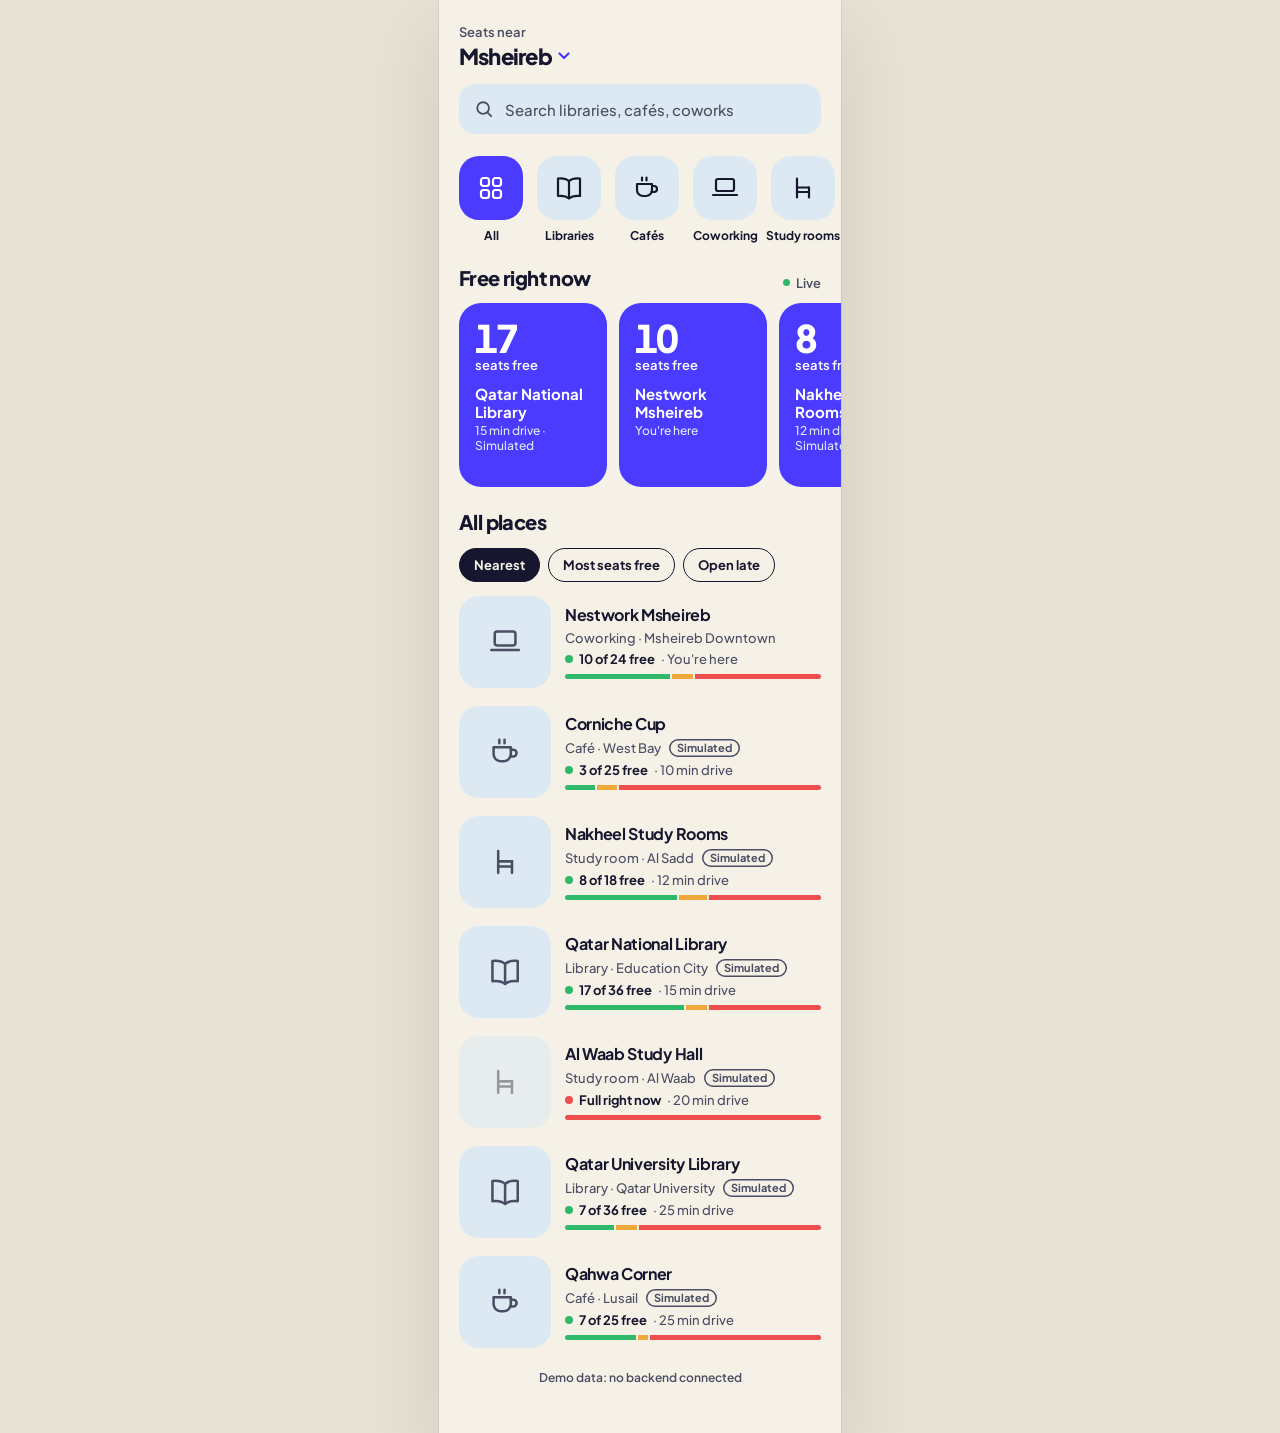
==== web/index.html @ 3b6928c1 "Mobile web app: splash, browse and live floor plan Plain HTML/CSS/JS app in web/ built from screens " ====
<!doctype html>
<html lang="en">
<head>
<meta charset="utf-8">
<meta name="viewport" content="width=device-width, initial-scale=1, viewport-fit=cover">
<meta name="theme-color" content="#F6F1E7">
<meta name="color-scheme" content="light">
<meta name="mobile-web-app-capable" content="yes">
<meta name="apple-mobile-web-app-capable" content="yes">
<meta name="apple-mobile-web-app-title" content="Birdie">
<meta name="description" content="Live study seats in Doha, verified by camera. See what's free before you drive there.">
<title>Birdie</title>
<link rel="icon" type="image/svg+xml" href="data:image/svg+xml,%3Csvg xmlns='http://www.w3.org/2000/svg' viewBox='0 0 100 100'%3E%3Crect width='100' height='100' rx='24' fill='%234B3BFF'/%3E%3Cpath d='M22 84 C20 52 34 24 60 22 C75 21 86 29 89 43 C90.5 50 88 57 82 61 C82.5 55 80 51 75.5 50.5 L69 51 C66 62 61 74 58 84 Z' fill='%23FFFFFF'/%3E%3Cpath d='M58.5 40 C55 50 52.5 60 51.5 72' stroke='%234B3BFF' stroke-width='5.5' stroke-linecap='round' fill='none'/%3E%3Ccircle cx='64' cy='36' r='6.5' fill='%232FB86A'/%3E%3C/svg%3E">
<link rel="preconnect" href="https://fonts.googleapis.com">
<link rel="preconnect" href="https://fonts.gstatic.com" crossorigin>
<link rel="stylesheet" href="https://fonts.googleapis.com/css2?family=Plus+Jakarta+Sans:wght@500;600;700;800&display=swap">
<link rel="stylesheet" href="app.css">
</head>
<body>
<div id="app" class="app"></div>
<script src="mock.js"></script>
<script src="app.js"></script>
</body>
</html>
---- web/app.css ----
/* Birdie mobile app. Values follow design/mobile/README.md (high fidelity). */

:root {
  --cream: #F6F1E7;
  --mist: #DCE9F2;
  --indigo: #4B3BFF;
  --ink: #16172E;
  --slate: #4A4D63;
  --free: #2FB86A;
  --taken: #EF4E4E;
  --held: #F2A93B;
  --white: #FFFFFF;

  --safe-top: env(safe-area-inset-top, 0px);
  --safe-bottom: env(safe-area-inset-bottom, 0px);
  --frame: 402px;

  --font: 'Plus Jakarta Sans', system-ui, -apple-system, 'Segoe UI', sans-serif;
  --ease-out: cubic-bezier(0.2, 0.8, 0.2, 1);
}

* { box-sizing: border-box; }

html { -webkit-text-size-adjust: 100%; text-size-adjust: 100%; }

body {
  margin: 0;
  background: var(--cream);
  color: var(--ink);
  font-family: var(--font);
  -webkit-font-smoothing: antialiased;
  -moz-osx-font-smoothing: grayscale;
}

button { font-family: inherit; color: inherit; -webkit-tap-highlight-color: transparent; }
button:focus-visible, input:focus-visible { outline: 2px solid var(--indigo); outline-offset: 2px; }
::-webkit-scrollbar { display: none; }

.app {
  position: relative;
  max-width: var(--frame);
  min-height: 100vh;
  min-height: 100dvh;
  margin: 0 auto;
  background: var(--cream);
  overflow-x: hidden;
}

/* On a laptop, show the app as a phone-width column. */
@media (min-width: 520px) {
  body { background: #E8E2D5; }
  .app { box-shadow: 0 0 0 1px rgba(22, 23, 46, 0.06), 0 30px 80px rgba(22, 23, 46, 0.12); }
}

.rail { display: flex; overflow-x: auto; scrollbar-width: none; padding: 0 20px; }

.dot { display: inline-block; flex-shrink: 0; width: 8px; height: 8px; border-radius: 999px; }

.live { display: flex; align-items: center; gap: 6px; font-size: 13px; font-weight: 600; color: var(--slate); }
.live .dot { background: var(--free); }
.live.is-offline .dot { background: var(--slate); }
.live.is-sim .dot { background: transparent; box-shadow: inset 0 0 0 1.5px var(--slate); }

.sec-title { margin: 0; font-size: 20px; font-weight: 800; letter-spacing: -0.03em; }

.chip {
  display: inline-flex; align-items: center;
  font-size: 12px; font-weight: 700; line-height: 1.2;
  background: var(--mist); color: var(--ink);
  border-radius: 999px; padding: 5px 11px;
}
.chip-sim { background: transparent; color: var(--slate); box-shadow: inset 0 0 0 1.5px var(--slate); }

/* ---------- Browse ---------- */

.browse {
  display: flex; flex-direction: column; gap: 22px;
  padding: calc(var(--safe-top) + 16px) 0 48px;
}

.browse-top { display: flex; flex-direction: column; gap: 14px; padding: 8px 20px 0; }

.loc { display: flex; flex-direction: column; gap: 2px; }
.loc-k { font-size: 13px; font-weight: 600; color: var(--slate); }
.loc-v { display: flex; align-items: center; gap: 6px; font-size: 22px; font-weight: 800; letter-spacing: -0.035em; }

.search {
  display: flex; align-items: center; gap: 10px;
  height: 50px; padding: 0 16px;
  background: var(--mist); border-radius: 16px;
}
.search svg { flex-shrink: 0; }
.search input {
  flex: 1; min-width: 0; height: 100%;
  border: none; background: transparent; outline: none;
  font: 500 15px var(--font); color: var(--ink);
  -webkit-appearance: none; appearance: none;
}
.search input::placeholder { color: var(--slate); opacity: 1; }
.search input::-webkit-search-cancel-button { display: none; }

.cats { gap: 14px; }
.cat {
  display: flex; flex-direction: column; align-items: center; gap: 8px;
  flex-shrink: 0; width: 64px; padding: 0;
  border: none; background: transparent; cursor: pointer;
}
.cat-tile {
  display: flex; align-items: center; justify-content: center;
  width: 64px; height: 64px; border-radius: 20px;
  background: var(--mist); color: var(--ink);
  transition: background-color 160ms ease, color 160ms ease;
}
.cat.is-on .cat-tile { background: var(--indigo); color: var(--white); }
.cat-label { font-size: 12px; font-weight: 700; white-space: nowrap; }

.featured { display: flex; flex-direction: column; gap: 12px; }
.featured[hidden] { display: none; }
.featured-head { display: flex; align-items: baseline; justify-content: space-between; padding: 0 20px; }
.featured-head .live .dot { width: 7px; height: 7px; }
.cards { gap: 12px; }
.card {
  display: flex; flex-direction: column; gap: 12px;
  flex-shrink: 0; width: 148px; padding: 16px;
  border: none; border-radius: 22px;
  background: var(--indigo); color: var(--white);
  text-align: left; cursor: pointer;
}
.card-num { display: flex; flex-direction: column; }
.card-free { font-size: 38px; font-weight: 800; letter-spacing: -0.045em; line-height: 1; font-variant-numeric: tabular-nums; }
.card-k { font-size: 13px; font-weight: 600; }
.card-place { display: flex; flex-direction: column; gap: 2px; }
.card-name { font-size: 15px; font-weight: 700; line-height: 1.2; }
.card-drive { font-size: 12px; font-weight: 500; color: var(--mist); }

.list { display: flex; flex-direction: column; gap: 14px; padding: 0 20px; }
.sorts { display: flex; flex-wrap: wrap; gap: 8px; }
.sort {
  height: 34px; padding: 0 14px;
  border: 1.5px solid var(--ink); border-radius: 999px;
  background: transparent; color: var(--ink);
  font-size: 13px; font-weight: 700; cursor: pointer;
}
.sort.is-on { background: var(--ink); color: var(--cream); }

.rows { display: flex; flex-direction: column; gap: 18px; }
.row {
  display: flex; align-items: center; gap: 14px;
  padding: 0; border: none; background: transparent;
  text-align: left; cursor: pointer; color: var(--ink);
}
.thumb {
  display: flex; align-items: center; justify-content: center;
  flex-shrink: 0; width: 92px; height: 92px;
  border-radius: 20px; background: var(--mist); color: var(--slate);
}
.row.is-full .thumb { opacity: 0.55; }
.row-body { flex: 1; min-width: 0; display: flex; flex-direction: column; gap: 5px; }
.row-name { font-size: 16px; font-weight: 700; letter-spacing: -0.02em; }
.row-meta { display: flex; flex-wrap: wrap; align-items: center; gap: 4px 8px; font-size: 13px; font-weight: 500; color: var(--slate); }
.row-meta .chip-sim { font-size: 11px; padding: 2px 8px; }
.row-free { display: flex; align-items: center; gap: 6px; font-size: 13px; font-weight: 700; }
.row-drive { font-weight: 500; color: var(--slate); }
.bar { display: flex; gap: 2px; height: 5px; margin-top: 2px; border-radius: 999px; overflow: hidden; }
.bar i { display: block; }
.bar .b-free { background: var(--free); }
.bar .b-held { background: var(--held); }
.bar .b-taken { flex: 1; background: var(--taken); }

.empty { padding: 24px 0; text-align: center; font-size: 15px; font-weight: 500; color: var(--slate); }
.note { margin: 0; padding: 0 20px; text-align: center; font-size: 12px; font-weight: 600; color: var(--slate); }

/* ---------- Place ---------- */

.place { display: flex; flex-direction: column; padding-bottom: 48px; }
.place.has-sheet { padding-bottom: 240px; }

.hero {
  position: relative; flex-shrink: 0;
  display: flex; align-items: center; justify-content: center;
  width: 100%; height: 250px;
  background: var(--mist); color: var(--slate);
}
.hero > svg { opacity: 0.5; }
.back {
  position: absolute; top: calc(var(--safe-top) + 16px); left: 16px;
  display: flex; align-items: center; justify-content: center;
  width: 42px; height: 42px; padding: 0;
  border: none; border-radius: 999px;
  background: var(--cream); cursor: pointer;
  box-shadow: 0 4px 14px rgba(22, 23, 46, 0.18);
}

.place-body {
  position: relative; margin-top: -28px;
  display: flex; flex-direction: column; gap: 18px;
  padding: 22px 20px 0;
  background: var(--cream); border-radius: 28px 28px 0 0;
}
.place-head { display: flex; flex-direction: column; gap: 6px; }
.place-head h1 { margin: 0; font-size: 28px; font-weight: 800; letter-spacing: -0.035em; line-height: 1.1; }
.place-meta { font-size: 14px; font-weight: 500; color: var(--slate); }
.amenities { display: flex; flex-wrap: wrap; gap: 6px; padding-top: 4px; }
.divider { height: 1px; background: var(--mist); }

.headline-row { display: flex; align-items: flex-end; justify-content: space-between; gap: 12px; }
.headline { font-size: 30px; font-weight: 800; letter-spacing: -0.04em; line-height: 1.05; }
.headline-row .live { padding-bottom: 4px; white-space: nowrap; }
.headline-row .live .dot { box-shadow: 0 0 0 4px rgba(47, 184, 106, 0.18); }
.headline-row .live.is-offline .dot, .headline-row .live.is-sim .dot { box-shadow: inset 0 0 0 1.5px var(--slate); background: transparent; }

.seg {
  display: grid; grid-template-columns: repeat(3, minmax(0, 1fr)); gap: 2px;
  padding: 3px; background: var(--mist); border-radius: 12px;
}
.seg button {
  height: 34px; border: none; border-radius: 9px;
  background: transparent; font-size: 14px; font-weight: 700; color: var(--ink); cursor: pointer;
  transition: background-color 160ms ease, box-shadow 160ms ease;
}
.seg button.is-on { background: var(--cream); box-shadow: 0 1px 3px rgba(22, 23, 46, 0.14); }

.plan-wrap { position: relative; width: 100%; }
.plan {
  position: absolute; top: 0; left: 0;
  background: var(--mist); border-radius: 28px; overflow: hidden;
  transform-origin: 0 0;
}
.window-strip { position: absolute; top: 0; left: 28px; right: 28px; height: 5px; border-radius: 0 0 4px 4px; background: var(--cream); }
.fixture {
  position: absolute; display: flex; align-items: center; justify-content: center;
  border: 1.5px dashed var(--slate); border-radius: 10px; opacity: 0.7;
  font-size: 12px; font-weight: 600; color: var(--slate);
}
.table {
  position: absolute; display: flex; align-items: center; justify-content: center;
  background: var(--cream); box-shadow: 0 1px 2px rgba(22, 23, 46, 0.08);
  font-size: 13px; font-weight: 700; color: var(--slate);
}
.chair {
  --c: var(--taken);
  position: absolute; width: 34px; height: 34px; padding: 0;
  display: flex; flex-direction: column; align-items: center; justify-content: center; gap: 2px;
  border: none; background: transparent; cursor: default;
  transition: opacity 200ms ease;
}
.chair.is-free { --c: var(--free); cursor: pointer; }
.chair.is-held { --c: var(--held); cursor: pointer; }
.chair.is-dim { opacity: 0.22; cursor: default; }
.chair-back { width: 18px; height: 5px; border-radius: 3px; background: var(--c); transition: background-color 200ms ease; }
.chair-seat { width: 22px; height: 16px; border-radius: 6px; background: var(--c); transition: background-color 200ms ease; }
.chair.is-sel .chair-seat { box-shadow: 0 0 0 2.5px var(--mist), 0 0 0 5px var(--indigo); }
.entrance {
  position: absolute; left: 0; right: 0; bottom: 10px;
  display: flex; align-items: center; justify-content: center; gap: 5px;
  font-size: 12px; font-weight: 600; color: var(--slate);
}

.legend { display: flex; flex-wrap: wrap; justify-content: center; gap: 14px; padding-bottom: 8px; font-size: 13px; font-weight: 600; color: var(--slate); }
.legend span { display: flex; align-items: center; gap: 6px; }
.legend i { width: 12px; height: 10px; border-radius: 3px; }

/* ---------- Seat sheet ---------- */

.sheet {
  position: fixed; left: 0; right: 0; bottom: 0; z-index: 30;
  max-width: var(--frame); margin: 0 auto;
  display: flex; flex-direction: column; gap: 16px;
  padding: 10px 20px calc(var(--safe-bottom) + 32px);
  background: var(--cream); border-radius: 32px 32px 0 0;
  box-shadow: 0 -14px 40px rgba(22, 23, 46, 0.16);
  animation: sheet-up 320ms var(--ease-out);
}
@keyframes sheet-up { from { transform: translateY(100%); } }
.sheet-handle { align-self: center; width: 36px; height: 5px; border-radius: 999px; background: var(--mist); }
.sheet-row { display: flex; align-items: center; gap: 14px; }
.sheet-tile {
  display: flex; align-items: center; justify-content: center; flex-shrink: 0;
  width: 56px; height: 56px; border-radius: 18px;
  font-size: 19px; font-weight: 800; color: var(--ink);
  transition: background-color 200ms ease;
}
.sheet-text { flex: 1; min-width: 0; display: flex; flex-direction: column; gap: 6px; }
.sheet-title { font-size: 20px; font-weight: 800; letter-spacing: -0.03em; line-height: 1.15; }
.sheet-sub { font-size: 14px; font-weight: 500; color: var(--slate); }
.sheet-chips { display: flex; flex-wrap: wrap; gap: 6px; }
.sheet-chips .chip { padding: 4px 10px; }
.sheet-close {
  display: flex; align-items: center; justify-content: center; flex-shrink: 0; align-self: flex-start;
  width: 32px; height: 32px; padding: 0;
  border: none; border-radius: 999px; background: var(--mist); cursor: pointer;
}

/* ---------- Splash ---------- */

.splash {
  position: fixed; inset: 0; z-index: 100;
  max-width: var(--frame); margin: 0 auto;
  display: flex; align-items: center; justify-content: center;
  background: var(--indigo); cursor: pointer;
  transition: opacity 450ms ease;
}
.splash-mark {
  display: flex; align-items: center; gap: 16px;
  opacity: 0; transform: scale(0.86);
  transition: transform 700ms var(--ease-out), opacity 500ms ease;
}
.splash-word { font-size: 56px; font-weight: 800; letter-spacing: -0.045em; line-height: 1; color: var(--white); }
.splash.is-in .splash-mark { opacity: 1; transform: scale(1); }
.splash.is-out { opacity: 0; }
.splash.is-out .splash-mark { opacity: 1; transform: scale(1.06); }

/* ---------- Loading ---------- */

.loading { padding: calc(var(--safe-top) + 120px) 20px; text-align: center; font-size: 15px; font-weight: 600; color: var(--slate); }

@media (prefers-reduced-motion: reduce) {
  *, *::before, *::after { transition-duration: 1ms !important; animation-duration: 1ms !important; }
}
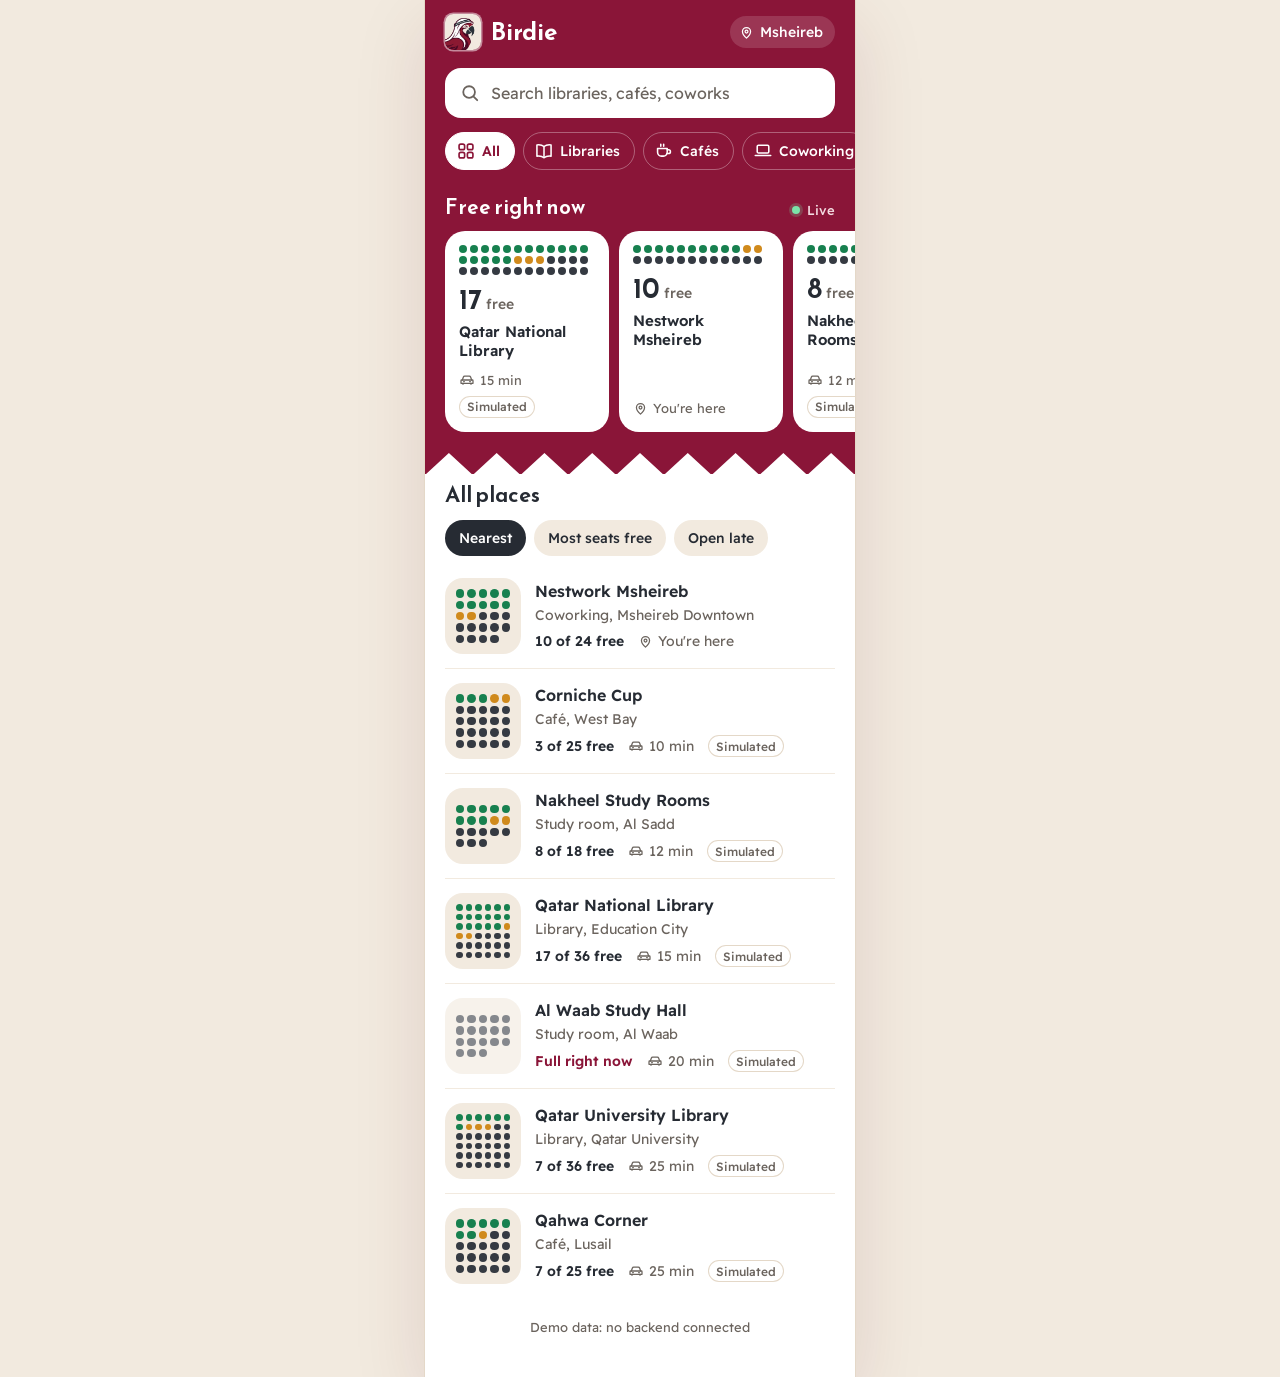
==== commit 8977ba57: "Redesign the mobile app around the Birdie logo Brand from the new logo (maroon bird in a ghutra and " ====
--- a/web/index.html
+++ b/web/index.html
@@ -3,17 +3,20 @@
 <head>
 <meta charset="utf-8">
 <meta name="viewport" content="width=device-width, initial-scale=1, viewport-fit=cover">
-<meta name="theme-color" content="#F6F1E7">
+<meta name="theme-color" content="#8A1538">
 <meta name="color-scheme" content="light">
 <meta name="mobile-web-app-capable" content="yes">
 <meta name="apple-mobile-web-app-capable" content="yes">
+<meta name="apple-mobile-web-app-status-bar-style" content="black-translucent">
 <meta name="apple-mobile-web-app-title" content="Birdie">
-<meta name="description" content="Live study seats in Doha, verified by camera. See what's free before you drive there.">
+<meta name="description" content="Live study seats in Doha, checked by camera. See what's free before you drive there.">
 <title>Birdie</title>
-<link rel="icon" type="image/svg+xml" href="data:image/svg+xml,%3Csvg xmlns='http://www.w3.org/2000/svg' viewBox='0 0 100 100'%3E%3Crect width='100' height='100' rx='24' fill='%234B3BFF'/%3E%3Cpath d='M22 84 C20 52 34 24 60 22 C75 21 86 29 89 43 C90.5 50 88 57 82 61 C82.5 55 80 51 75.5 50.5 L69 51 C66 62 61 74 58 84 Z' fill='%23FFFFFF'/%3E%3Cpath d='M58.5 40 C55 50 52.5 60 51.5 72' stroke='%234B3BFF' stroke-width='5.5' stroke-linecap='round' fill='none'/%3E%3Ccircle cx='64' cy='36' r='6.5' fill='%232FB86A'/%3E%3C/svg%3E">
+<link rel="icon" type="image/png" href="assets/favicon-64.png">
+<link rel="apple-touch-icon" href="assets/apple-touch-icon.jpg">
+<link rel="preload" as="image" href="assets/logo-512.jpg">
 <link rel="preconnect" href="https://fonts.googleapis.com">
 <link rel="preconnect" href="https://fonts.gstatic.com" crossorigin>
-<link rel="stylesheet" href="https://fonts.googleapis.com/css2?family=Plus+Jakarta+Sans:wght@500;600;700;800&display=swap">
+<link rel="stylesheet" href="https://fonts.googleapis.com/css2?family=Readex+Pro:wght@400;500;600;700&family=Reem+Kufi:wght@500;600;700&display=swap">
 <link rel="stylesheet" href="app.css">
 </head>
 <body>
--- a/web/app.css
+++ b/web/app.css
@@ -1,22 +1,41 @@
-/* Birdie mobile app. Values follow design/mobile/README.md (high fidelity). */
+/* Birdie mobile app.
+ *
+ * Identity from the logo (design/brand/): Qatar maroon, the white of the ghutra, the charcoal of the agal,
+ * and the sand of the logo tile. The one bold device is the maroon band with nine serrated points, after
+ * the flag. Seat colours were checked for colour-blind separation; held seats are also striped.
+ */
 
 :root {
-  --cream: #F6F1E7;
-  --mist: #DCE9F2;
-  --indigo: #4B3BFF;
-  --ink: #16172E;
-  --slate: #4A4D63;
-  --free: #2FB86A;
-  --taken: #EF4E4E;
-  --held: #F2A93B;
-  --white: #FFFFFF;
+  /* Brand */
+  --maroon: #8A1538;
+  --maroon-deep: #5A0F24;
+  --rose: #F4DCE2;          /* secondary text on maroon (7.2:1) */
+  --paper: #FFFFFF;
+  --sand: #F2EADF;
+  --sand-deep: #E4D8C8;
+  --ink: #262B33;
+  --muted: #6B645E;         /* 5.8:1 on paper, 4.9:1 on sand */
+
+  /* Seat states */
+  --free: #17804F;
+  --held: #D08A1C;
+  --held-stripe: #A9690C;
+  --taken: #353A42;
+  --live-dot: #7BE3A8;      /* only on maroon */
+
+  --held-fill: repeating-linear-gradient(135deg, var(--held) 0 3px, var(--held-stripe) 3px 5px);
 
   --safe-top: env(safe-area-inset-top, 0px);
   --safe-bottom: env(safe-area-inset-bottom, 0px);
-  --frame: 402px;
-
-  --font: 'Plus Jakarta Sans', system-ui, -apple-system, 'Segoe UI', sans-serif;
-  --ease-out: cubic-bezier(0.2, 0.8, 0.2, 1);
+  --frame: 430px;
+  --gutter: 20px;
+  --teeth: 22px;
+
+  --font-display: 'Reem Kufi', 'Readex Pro', system-ui, sans-serif;
+  --font-text: 'Readex Pro', system-ui, -apple-system, 'Segoe UI', sans-serif;
+
+  --ease-out: cubic-bezier(0.23, 1, 0.32, 1);
+  --ease-drawer: cubic-bezier(0.32, 0.72, 0, 1);
 }
 
 * { box-sizing: border-box; }
@@ -25,15 +44,21 @@
 
 body {
   margin: 0;
-  background: var(--cream);
+  background: var(--paper);
   color: var(--ink);
-  font-family: var(--font);
+  font: 400 15px/1.45 var(--font-text);
   -webkit-font-smoothing: antialiased;
   -moz-osx-font-smoothing: grayscale;
 }
 
-button { font-family: inherit; color: inherit; -webkit-tap-highlight-color: transparent; }
-button:focus-visible, input:focus-visible { outline: 2px solid var(--indigo); outline-offset: 2px; }
+button {
+  font: inherit;
+  color: inherit;
+  -webkit-tap-highlight-color: transparent;
+  touch-action: manipulation;
+}
+:focus-visible { outline: 2px solid var(--maroon); outline-offset: 2px; }
+.band :focus-visible { outline-color: var(--paper); }
 ::-webkit-scrollbar { display: none; }
 
 .app {
@@ -42,278 +67,340 @@
   min-height: 100vh;
   min-height: 100dvh;
   margin: 0 auto;
-  background: var(--cream);
+  background: var(--paper);
   overflow-x: hidden;
 }
 
-/* On a laptop, show the app as a phone-width column. */
-@media (min-width: 520px) {
-  body { background: #E8E2D5; }
-  .app { box-shadow: 0 0 0 1px rgba(22, 23, 46, 0.06), 0 30px 80px rgba(22, 23, 46, 0.12); }
-}
-
-.rail { display: flex; overflow-x: auto; scrollbar-width: none; padding: 0 20px; }
-
-.dot { display: inline-block; flex-shrink: 0; width: 8px; height: 8px; border-radius: 999px; }
-
-.live { display: flex; align-items: center; gap: 6px; font-size: 13px; font-weight: 600; color: var(--slate); }
-.live .dot { background: var(--free); }
-.live.is-offline .dot { background: var(--slate); }
-.live.is-sim .dot { background: transparent; box-shadow: inset 0 0 0 1.5px var(--slate); }
-
-.sec-title { margin: 0; font-size: 20px; font-weight: 800; letter-spacing: -0.03em; }
-
-.chip {
-  display: inline-flex; align-items: center;
-  font-size: 12px; font-weight: 700; line-height: 1.2;
-  background: var(--mist); color: var(--ink);
-  border-radius: 999px; padding: 5px 11px;
-}
-.chip-sim { background: transparent; color: var(--slate); box-shadow: inset 0 0 0 1.5px var(--slate); }
+/* On a laptop the app sits as a phone-width column. */
+@media (min-width: 560px) {
+  body { background: var(--sand); }
+  .app { box-shadow: 0 0 0 1px var(--sand-deep), 0 24px 70px rgba(90, 15, 36, 0.12); }
+}
+
+/* Every pressable thing answers the touch. */
+.press { transition: transform 160ms var(--ease-out); }
+.press:active { transform: scale(0.97); }
+
+.rail { display: flex; overflow-x: auto; scrollbar-width: none; overscroll-behavior-x: contain; }
+
+/* ---------- The band: maroon header with the flag's nine points ---------- */
+
+.band {
+  position: relative;
+  background: var(--maroon);
+  color: var(--paper);
+  padding-bottom: calc(var(--teeth) + 18px);
+}
+.band::after {
+  content: '';
+  position: absolute; left: 0; right: 0; bottom: -1px;
+  height: var(--teeth);
+  background: url("data:image/svg+xml,%3Csvg xmlns='http://www.w3.org/2000/svg' viewBox='0 0 90 10' preserveAspectRatio='none'%3E%3Cpath d='M0 10 5 0 10 10 15 0 20 10 25 0 30 10 35 0 40 10 45 0 50 10 55 0 60 10 65 0 70 10 75 0 80 10 85 0 90 10Z' fill='%23FFFFFF'/%3E%3C/svg%3E") 0 0 / 100% 100% no-repeat;
+  pointer-events: none;
+}
+
+.topbar {
+  display: flex; align-items: center; justify-content: space-between; gap: 12px;
+  padding: calc(var(--safe-top) + 14px) var(--gutter) 0;
+}
+.brand { display: flex; align-items: center; gap: 10px; }
+.brand img { width: 36px; height: 36px; border-radius: 23%; box-shadow: 0 0 0 1.5px rgba(255, 255, 255, 0.5); }
+.wordmark { font: 700 24px/1 var(--font-display); letter-spacing: -0.01em; }
+.place-tag {
+  display: inline-flex; align-items: center; gap: 6px;
+  height: 32px; padding: 0 12px 0 9px;
+  border-radius: 999px; background: rgba(255, 255, 255, 0.14);
+  font-size: 14px; font-weight: 500; color: var(--paper);
+}
+
+.live { display: inline-flex; align-items: center; gap: 7px; font-size: 13px; font-weight: 500; color: var(--rose); white-space: nowrap; }
+.live .dot { width: 8px; height: 8px; border-radius: 999px; background: var(--live-dot); box-shadow: 0 0 0 3px rgba(123, 227, 168, 0.22); }
+.live.is-offline .dot { background: transparent; box-shadow: inset 0 0 0 1.5px var(--rose); }
 
 /* ---------- Browse ---------- */
-
-.browse {
-  display: flex; flex-direction: column; gap: 22px;
-  padding: calc(var(--safe-top) + 16px) 0 48px;
-}
-
-.browse-top { display: flex; flex-direction: column; gap: 14px; padding: 8px 20px 0; }
-
-.loc { display: flex; flex-direction: column; gap: 2px; }
-.loc-k { font-size: 13px; font-weight: 600; color: var(--slate); }
-.loc-v { display: flex; align-items: center; gap: 6px; font-size: 22px; font-weight: 800; letter-spacing: -0.035em; }
 
 .search {
   display: flex; align-items: center; gap: 10px;
-  height: 50px; padding: 0 16px;
-  background: var(--mist); border-radius: 16px;
+  height: 50px; margin: 18px var(--gutter) 0; padding: 0 16px;
+  background: var(--paper); border-radius: 16px; color: var(--muted);
 }
 .search svg { flex-shrink: 0; }
 .search input {
   flex: 1; min-width: 0; height: 100%;
   border: none; background: transparent; outline: none;
-  font: 500 15px var(--font); color: var(--ink);
+  font: 400 16px var(--font-text); color: var(--ink);
   -webkit-appearance: none; appearance: none;
 }
-.search input::placeholder { color: var(--slate); opacity: 1; }
+.search input::placeholder { color: var(--muted); opacity: 1; }
 .search input::-webkit-search-cancel-button { display: none; }
-
-.cats { gap: 14px; }
+.search:focus-within { box-shadow: 0 0 0 3px rgba(255, 255, 255, 0.45); }
+
+.cats { gap: 8px; padding: 14px var(--gutter) 0; }
 .cat {
-  display: flex; flex-direction: column; align-items: center; gap: 8px;
-  flex-shrink: 0; width: 64px; padding: 0;
-  border: none; background: transparent; cursor: pointer;
-}
-.cat-tile {
-  display: flex; align-items: center; justify-content: center;
-  width: 64px; height: 64px; border-radius: 20px;
-  background: var(--mist); color: var(--ink);
-  transition: background-color 160ms ease, color 160ms ease;
-}
-.cat.is-on .cat-tile { background: var(--indigo); color: var(--white); }
-.cat-label { font-size: 12px; font-weight: 700; white-space: nowrap; }
-
-.featured { display: flex; flex-direction: column; gap: 12px; }
-.featured[hidden] { display: none; }
-.featured-head { display: flex; align-items: baseline; justify-content: space-between; padding: 0 20px; }
-.featured-head .live .dot { width: 7px; height: 7px; }
-.cards { gap: 12px; }
+  display: inline-flex; align-items: center; gap: 7px; flex-shrink: 0;
+  height: 38px; padding: 0 14px 0 11px;
+  border: 1.5px solid rgba(255, 255, 255, 0.32); border-radius: 999px;
+  background: transparent; color: var(--paper);
+  font-size: 14px; font-weight: 500; cursor: pointer;
+  transition: background-color 160ms ease, color 160ms ease, border-color 160ms ease, transform 160ms var(--ease-out);
+}
+.cat svg { width: 18px; height: 18px; }
+.cat.is-on { background: var(--paper); border-color: var(--paper); color: var(--maroon); font-weight: 600; }
+
+.free-now { padding-top: 24px; }
+.free-now[hidden] { display: none; }
+.free-now-head { display: flex; align-items: baseline; justify-content: space-between; padding: 0 var(--gutter); }
+.free-now-head h2 { margin: 0; font: 600 21px/1.2 var(--font-display); color: var(--paper); }
+.cards { gap: 10px; padding: 12px var(--gutter) 2px; }
 .card {
-  display: flex; flex-direction: column; gap: 12px;
-  flex-shrink: 0; width: 148px; padding: 16px;
-  border: none; border-radius: 22px;
-  background: var(--indigo); color: var(--white);
+  display: flex; flex-direction: column; gap: 10px; flex-shrink: 0;
+  width: 164px; padding: 14px;
+  border: none; border-radius: 20px;
+  background: var(--paper); color: var(--ink);
   text-align: left; cursor: pointer;
 }
-.card-num { display: flex; flex-direction: column; }
-.card-free { font-size: 38px; font-weight: 800; letter-spacing: -0.045em; line-height: 1; font-variant-numeric: tabular-nums; }
-.card-k { font-size: 13px; font-weight: 600; }
-.card-place { display: flex; flex-direction: column; gap: 2px; }
-.card-name { font-size: 15px; font-weight: 700; line-height: 1.2; }
-.card-drive { font-size: 12px; font-weight: 500; color: var(--mist); }
-
-.list { display: flex; flex-direction: column; gap: 14px; padding: 0 20px; }
+.card-count { font: 600 28px/1 var(--font-display); color: var(--ink); }
+.card-count span { font: 500 14px var(--font-text); color: var(--muted); margin-left: 4px; }
+.card-name { font-size: 15px; font-weight: 600; line-height: 1.25; }
+.card-foot { margin-top: auto; display: flex; flex-wrap: wrap; align-items: center; gap: 6px 8px; font-size: 13px; color: var(--muted); }
+
+/* Seat dots: one dot per seat, free first. */
+.dots { display: grid; gap: 3px; }
+.dots i { display: block; aspect-ratio: 1; border-radius: 999px; background: var(--taken); }
+.dots .d-free { background: var(--free); }
+.dots .d-held { background: var(--held); }
+.card .dots { grid-template-columns: repeat(12, 8px); }
+
+.list { padding: 8px var(--gutter) 0; }
+.list-head { display: flex; flex-direction: column; gap: 12px; }
+.list-head h2 { margin: 0; font: 600 22px/1.2 var(--font-display); }
 .sorts { display: flex; flex-wrap: wrap; gap: 8px; }
 .sort {
-  height: 34px; padding: 0 14px;
-  border: 1.5px solid var(--ink); border-radius: 999px;
-  background: transparent; color: var(--ink);
-  font-size: 13px; font-weight: 700; cursor: pointer;
-}
-.sort.is-on { background: var(--ink); color: var(--cream); }
-
-.rows { display: flex; flex-direction: column; gap: 18px; }
+  height: 36px; padding: 0 14px;
+  border: none; border-radius: 999px;
+  background: var(--sand); color: var(--ink);
+  font-size: 14px; font-weight: 500; cursor: pointer;
+  transition: background-color 160ms ease, color 160ms ease, transform 160ms var(--ease-out);
+}
+.sort.is-on { background: var(--ink); color: var(--paper); }
+
+.rows { display: flex; flex-direction: column; margin-top: 8px; }
 .row {
   display: flex; align-items: center; gap: 14px;
-  padding: 0; border: none; background: transparent;
-  text-align: left; cursor: pointer; color: var(--ink);
-}
+  padding: 14px 0; border: none; border-bottom: 1px solid var(--sand);
+  background: transparent; text-align: left; cursor: pointer; color: var(--ink);
+}
+.row:last-child { border-bottom: none; }
 .thumb {
+  display: flex; align-items: center; justify-content: center; flex-shrink: 0;
+  width: 76px; height: 76px; padding: 11px;
+  border-radius: 18px; background: var(--sand);
+}
+.thumb .dots { width: 100%; }
+.row.is-full .thumb { opacity: 0.6; }
+.row-body { flex: 1; min-width: 0; display: flex; flex-direction: column; gap: 3px; }
+.row-name { font-size: 16px; font-weight: 600; line-height: 1.3; }
+.row-kind { font-size: 14px; color: var(--muted); }
+.row-facts { display: flex; flex-wrap: wrap; align-items: center; gap: 4px 14px; margin-top: 3px; font-size: 14px; }
+.row-free { font-weight: 600; }
+.row.is-full .row-free { color: var(--maroon); }
+.fact { display: inline-flex; align-items: center; gap: 5px; color: var(--muted); white-space: nowrap; }
+.fact svg { flex-shrink: 0; }
+
+.tag-sim {
+  display: inline-flex; align-items: center;
+  height: 22px; padding: 0 8px; border-radius: 999px;
+  font-size: 12px; font-weight: 500; color: var(--muted);
+  box-shadow: inset 0 0 0 1px var(--sand-deep);
+}
+
+.empty { padding: 28px 0; text-align: center; font-size: 15px; color: var(--muted); }
+.note { margin: 20px 0 0; padding: 0 var(--gutter) 40px; text-align: center; font-size: 13px; color: var(--muted); }
+
+/* ---------- Place ---------- */
+
+.place { padding-bottom: 40px; }
+.place.has-sheet { padding-bottom: 230px; }
+
+.place-top {
+  display: flex; align-items: center; justify-content: space-between;
+  padding: calc(var(--safe-top) + 12px) var(--gutter) 0;
+}
+.back {
   display: flex; align-items: center; justify-content: center;
-  flex-shrink: 0; width: 92px; height: 92px;
-  border-radius: 20px; background: var(--mist); color: var(--slate);
-}
-.row.is-full .thumb { opacity: 0.55; }
-.row-body { flex: 1; min-width: 0; display: flex; flex-direction: column; gap: 5px; }
-.row-name { font-size: 16px; font-weight: 700; letter-spacing: -0.02em; }
-.row-meta { display: flex; flex-wrap: wrap; align-items: center; gap: 4px 8px; font-size: 13px; font-weight: 500; color: var(--slate); }
-.row-meta .chip-sim { font-size: 11px; padding: 2px 8px; }
-.row-free { display: flex; align-items: center; gap: 6px; font-size: 13px; font-weight: 700; }
-.row-drive { font-weight: 500; color: var(--slate); }
-.bar { display: flex; gap: 2px; height: 5px; margin-top: 2px; border-radius: 999px; overflow: hidden; }
-.bar i { display: block; }
-.bar .b-free { background: var(--free); }
-.bar .b-held { background: var(--held); }
-.bar .b-taken { flex: 1; background: var(--taken); }
-
-.empty { padding: 24px 0; text-align: center; font-size: 15px; font-weight: 500; color: var(--slate); }
-.note { margin: 0; padding: 0 20px; text-align: center; font-size: 12px; font-weight: 600; color: var(--slate); }
-
-/* ---------- Place ---------- */
-
-.place { display: flex; flex-direction: column; padding-bottom: 48px; }
-.place.has-sheet { padding-bottom: 240px; }
-
-.hero {
-  position: relative; flex-shrink: 0;
-  display: flex; align-items: center; justify-content: center;
-  width: 100%; height: 250px;
-  background: var(--mist); color: var(--slate);
-}
-.hero > svg { opacity: 0.5; }
-.back {
-  position: absolute; top: calc(var(--safe-top) + 16px); left: 16px;
-  display: flex; align-items: center; justify-content: center;
-  width: 42px; height: 42px; padding: 0;
+  width: 44px; height: 44px; padding: 0;
   border: none; border-radius: 999px;
-  background: var(--cream); cursor: pointer;
-  box-shadow: 0 4px 14px rgba(22, 23, 46, 0.18);
-}
-
-.place-body {
-  position: relative; margin-top: -28px;
-  display: flex; flex-direction: column; gap: 18px;
-  padding: 22px 20px 0;
-  background: var(--cream); border-radius: 28px 28px 0 0;
-}
-.place-head { display: flex; flex-direction: column; gap: 6px; }
-.place-head h1 { margin: 0; font-size: 28px; font-weight: 800; letter-spacing: -0.035em; line-height: 1.1; }
-.place-meta { font-size: 14px; font-weight: 500; color: var(--slate); }
-.amenities { display: flex; flex-wrap: wrap; gap: 6px; padding-top: 4px; }
-.divider { height: 1px; background: var(--mist); }
-
-.headline-row { display: flex; align-items: flex-end; justify-content: space-between; gap: 12px; }
-.headline { font-size: 30px; font-weight: 800; letter-spacing: -0.04em; line-height: 1.05; }
-.headline-row .live { padding-bottom: 4px; white-space: nowrap; }
-.headline-row .live .dot { box-shadow: 0 0 0 4px rgba(47, 184, 106, 0.18); }
-.headline-row .live.is-offline .dot, .headline-row .live.is-sim .dot { box-shadow: inset 0 0 0 1.5px var(--slate); background: transparent; }
+  background: var(--paper); color: var(--maroon); cursor: pointer;
+}
+.place-head { display: flex; flex-direction: column; gap: 6px; padding: 18px var(--gutter) 0; }
+.place-head h1 { margin: 0; font: 700 32px/1.1 var(--font-display); letter-spacing: -0.01em; text-wrap: balance; }
+.place-kind { font-size: 15px; color: var(--rose); }
+.place-facts { display: flex; flex-wrap: wrap; gap: 4px 16px; font-size: 14px; color: var(--rose); }
+.place-facts .fact { color: var(--rose); }
+.chips { display: flex; flex-wrap: wrap; gap: 6px; padding-top: 10px; }
+.chip {
+  display: inline-flex; align-items: center;
+  height: 28px; padding: 0 11px; border-radius: 999px;
+  background: rgba(255, 255, 255, 0.14); color: var(--paper);
+  font-size: 13px; font-weight: 500;
+}
+.chip-sim { background: transparent; box-shadow: inset 0 0 0 1.5px rgba(255, 255, 255, 0.55); }
+
+.place-body { display: flex; flex-direction: column; gap: 16px; padding: 6px var(--gutter) 0; }
+.count h2 { margin: 0; font: 700 32px/1.1 var(--font-display); letter-spacing: -0.01em; }
+.count p { margin: 4px 0 0; font-size: 15px; color: var(--muted); }
 
 .seg {
   display: grid; grid-template-columns: repeat(3, minmax(0, 1fr)); gap: 2px;
-  padding: 3px; background: var(--mist); border-radius: 12px;
+  padding: 3px; border-radius: 14px; background: var(--sand);
 }
 .seg button {
-  height: 34px; border: none; border-radius: 9px;
-  background: transparent; font-size: 14px; font-weight: 700; color: var(--ink); cursor: pointer;
+  height: 38px; border: none; border-radius: 11px;
+  background: transparent; font-size: 14px; font-weight: 500; color: var(--ink); cursor: pointer;
   transition: background-color 160ms ease, box-shadow 160ms ease;
 }
-.seg button.is-on { background: var(--cream); box-shadow: 0 1px 3px rgba(22, 23, 46, 0.14); }
+.seg button.is-on { background: var(--paper); font-weight: 600; box-shadow: 0 1px 3px rgba(38, 43, 51, 0.14); }
 
 .plan-wrap { position: relative; width: 100%; }
 .plan {
   position: absolute; top: 0; left: 0;
-  background: var(--mist); border-radius: 28px; overflow: hidden;
+  background: var(--sand); border-radius: 24px; overflow: hidden;
   transform-origin: 0 0;
 }
-.window-strip { position: absolute; top: 0; left: 28px; right: 28px; height: 5px; border-radius: 0 0 4px 4px; background: var(--cream); }
+.window-strip { position: absolute; top: 0; left: 28px; right: 28px; height: 5px; border-radius: 0 0 4px 4px; background: var(--paper); }
 .fixture {
   position: absolute; display: flex; align-items: center; justify-content: center;
-  border: 1.5px dashed var(--slate); border-radius: 10px; opacity: 0.7;
-  font-size: 12px; font-weight: 600; color: var(--slate);
+  border: 1.5px dashed var(--muted); border-radius: 10px; opacity: 0.6;
+  font-size: 12px; font-weight: 500; color: var(--muted);
 }
 .table {
   position: absolute; display: flex; align-items: center; justify-content: center;
-  background: var(--cream); box-shadow: 0 1px 2px rgba(22, 23, 46, 0.08);
-  font-size: 13px; font-weight: 700; color: var(--slate);
+  background: var(--paper); box-shadow: inset 0 0 0 1px var(--sand-deep);
+  font: 600 13px var(--font-display); color: var(--muted);
 }
 .chair {
   --c: var(--taken);
   position: absolute; width: 34px; height: 34px; padding: 0;
-  display: flex; flex-direction: column; align-items: center; justify-content: center; gap: 2px;
   border: none; background: transparent; cursor: default;
   transition: opacity 200ms ease;
 }
+.chair-in {
+  display: flex; flex-direction: column; align-items: center; justify-content: center; gap: 2px;
+  width: 100%; height: 100%;
+  transition: transform 160ms var(--ease-out);
+}
+.chair-back, .chair-seat { background: var(--c); transition: background-color 300ms ease; }
+.chair-back { width: 18px; height: 5px; border-radius: 3px; }
+.chair-seat { width: 22px; height: 16px; border-radius: 6px; }
 .chair.is-free { --c: var(--free); cursor: pointer; }
 .chair.is-held { --c: var(--held); cursor: pointer; }
-.chair.is-dim { opacity: 0.22; cursor: default; }
-.chair-back { width: 18px; height: 5px; border-radius: 3px; background: var(--c); transition: background-color 200ms ease; }
-.chair-seat { width: 22px; height: 16px; border-radius: 6px; background: var(--c); transition: background-color 200ms ease; }
-.chair.is-sel .chair-seat { box-shadow: 0 0 0 2.5px var(--mist), 0 0 0 5px var(--indigo); }
+.chair.is-held .chair-seat { background: var(--held-fill); }
+.chair.is-free:active .chair-in, .chair.is-held:active .chair-in { transform: scale(0.88); }
+.chair.is-dim { opacity: 0.2; cursor: default; }
+.chair.is-sel .chair-seat { box-shadow: 0 0 0 2.5px var(--sand), 0 0 0 5px var(--maroon); }
+/* A seat that just changed state rings once, so a change in the room is easy to spot. */
+.chair.is-changed::after {
+  content: '';
+  position: absolute; inset: 3px;
+  border: 2px solid var(--c); border-radius: 12px;
+  animation: ring 900ms var(--ease-out) forwards;
+  pointer-events: none;
+}
+@keyframes ring { from { opacity: 0.9; transform: scale(0.7); } to { opacity: 0; transform: scale(1.7); } }
 .entrance {
   position: absolute; left: 0; right: 0; bottom: 10px;
   display: flex; align-items: center; justify-content: center; gap: 5px;
-  font-size: 12px; font-weight: 600; color: var(--slate);
-}
-
-.legend { display: flex; flex-wrap: wrap; justify-content: center; gap: 14px; padding-bottom: 8px; font-size: 13px; font-weight: 600; color: var(--slate); }
-.legend span { display: flex; align-items: center; gap: 6px; }
-.legend i { width: 12px; height: 10px; border-radius: 3px; }
+  font-size: 12px; font-weight: 500; color: var(--muted);
+}
+
+.legend { display: flex; flex-wrap: wrap; justify-content: center; gap: 16px; font-size: 13px; color: var(--muted); }
+.legend span { display: inline-flex; align-items: center; gap: 7px; }
+.legend i { width: 14px; height: 11px; border-radius: 4px; }
+.legend .l-free { background: var(--free); }
+.legend .l-taken { background: var(--taken); }
+.legend .l-held { background: var(--held-fill); }
 
 /* ---------- Seat sheet ---------- */
 
 .sheet {
   position: fixed; left: 0; right: 0; bottom: 0; z-index: 30;
   max-width: var(--frame); margin: 0 auto;
-  display: flex; flex-direction: column; gap: 16px;
-  padding: 10px 20px calc(var(--safe-bottom) + 32px);
-  background: var(--cream); border-radius: 32px 32px 0 0;
-  box-shadow: 0 -14px 40px rgba(22, 23, 46, 0.16);
-  animation: sheet-up 320ms var(--ease-out);
-}
-@keyframes sheet-up { from { transform: translateY(100%); } }
-.sheet-handle { align-self: center; width: 36px; height: 5px; border-radius: 999px; background: var(--mist); }
-.sheet-row { display: flex; align-items: center; gap: 14px; }
+  display: flex; flex-direction: column; gap: 14px;
+  padding: 10px var(--gutter) calc(var(--safe-bottom) + 28px);
+  background: var(--paper); border-radius: 28px 28px 0 0;
+  box-shadow: 0 -12px 40px rgba(90, 15, 36, 0.16);
+  transform: translateY(0);
+  transition: transform 340ms var(--ease-drawer);
+}
+@starting-style { .sheet { transform: translateY(100%); } }
+.sheet.is-closing { transform: translateY(100%); transition: transform 220ms var(--ease-out); }
+.sheet-handle { align-self: center; width: 36px; height: 5px; border-radius: 999px; background: var(--sand-deep); }
+.sheet-row { display: flex; align-items: flex-start; gap: 14px; }
 .sheet-tile {
   display: flex; align-items: center; justify-content: center; flex-shrink: 0;
   width: 56px; height: 56px; border-radius: 18px;
-  font-size: 19px; font-weight: 800; color: var(--ink);
-  transition: background-color 200ms ease;
-}
-.sheet-text { flex: 1; min-width: 0; display: flex; flex-direction: column; gap: 6px; }
-.sheet-title { font-size: 20px; font-weight: 800; letter-spacing: -0.03em; line-height: 1.15; }
-.sheet-sub { font-size: 14px; font-weight: 500; color: var(--slate); }
-.sheet-chips { display: flex; flex-wrap: wrap; gap: 6px; }
-.sheet-chips .chip { padding: 4px 10px; }
+  font: 700 19px var(--font-display); color: var(--paper);
+}
+.sheet-tile.is-free { background: var(--free); }
+.sheet-tile.is-held { background: var(--held); color: var(--ink); }
+.sheet-text { flex: 1; min-width: 0; display: flex; flex-direction: column; gap: 4px; padding-top: 2px; }
+.sheet-title { font: 600 21px/1.2 var(--font-display); }
+.sheet-sub { font-size: 14px; color: var(--muted); }
+.sheet-chips { display: flex; flex-wrap: wrap; gap: 6px; padding-top: 6px; }
+.sheet-chips span {
+  display: inline-flex; align-items: center; height: 28px; padding: 0 11px;
+  border-radius: 999px; background: var(--sand); font-size: 13px; font-weight: 500;
+}
 .sheet-close {
-  display: flex; align-items: center; justify-content: center; flex-shrink: 0; align-self: flex-start;
-  width: 32px; height: 32px; padding: 0;
-  border: none; border-radius: 999px; background: var(--mist); cursor: pointer;
-}
+  display: flex; align-items: center; justify-content: center; flex-shrink: 0;
+  width: 44px; height: 44px; margin: -4px -6px 0 0; padding: 0;
+  border: none; border-radius: 999px; background: transparent; color: var(--muted); cursor: pointer;
+}
+.sheet-close span { display: flex; align-items: center; justify-content: center; width: 32px; height: 32px; border-radius: 999px; background: var(--sand); }
 
 /* ---------- Splash ---------- */
 
 .splash {
   position: fixed; inset: 0; z-index: 100;
   max-width: var(--frame); margin: 0 auto;
-  display: flex; align-items: center; justify-content: center;
-  background: var(--indigo); cursor: pointer;
-  transition: opacity 450ms ease;
-}
-.splash-mark {
-  display: flex; align-items: center; gap: 16px;
-  opacity: 0; transform: scale(0.86);
-  transition: transform 700ms var(--ease-out), opacity 500ms ease;
-}
-.splash-word { font-size: 56px; font-weight: 800; letter-spacing: -0.045em; line-height: 1; color: var(--white); }
-.splash.is-in .splash-mark { opacity: 1; transform: scale(1); }
+  display: flex; flex-direction: column; align-items: center; justify-content: center; gap: 22px;
+  background: var(--maroon); color: var(--paper); cursor: pointer;
+  transition: opacity 300ms var(--ease-out);
+}
+.splash img {
+  width: 128px; height: 128px; border-radius: 23%;
+  box-shadow: 0 18px 40px rgba(40, 6, 16, 0.35);
+  opacity: 0; transform: scale(0.9);
+  transition: opacity 500ms var(--ease-out), transform 600ms var(--ease-out);
+}
+.splash-word {
+  font: 700 46px/1 var(--font-display); letter-spacing: -0.01em;
+  opacity: 0; transform: translateY(6px);
+  transition: opacity 500ms var(--ease-out) 120ms, transform 600ms var(--ease-out) 120ms;
+}
+.splash-line { font-size: 15px; color: var(--rose); opacity: 0; transition: opacity 500ms var(--ease-out) 240ms; }
+.splash.is-in img, .splash.is-in .splash-word { opacity: 1; transform: none; }
+.splash.is-in .splash-line { opacity: 1; }
 .splash.is-out { opacity: 0; }
-.splash.is-out .splash-mark { opacity: 1; transform: scale(1.06); }
 
 /* ---------- Loading ---------- */
 
-.loading { padding: calc(var(--safe-top) + 120px) 20px; text-align: center; font-size: 15px; font-weight: 600; color: var(--slate); }
+.loading { padding: calc(var(--safe-top) + 120px) var(--gutter); text-align: center; color: var(--muted); }
+
+/* ---------- Hover, only where there is a real pointer ---------- */
+
+@media (hover: hover) and (pointer: fine) {
+  .row:hover .row-name { color: var(--maroon); }
+  .cat:not(.is-on):hover { border-color: rgba(255, 255, 255, 0.6); }
+  .sort:not(.is-on):hover { background: var(--sand-deep); }
+  .sheet-close:hover span { background: var(--sand-deep); }
+}
 
 @media (prefers-reduced-motion: reduce) {
-  *, *::before, *::after { transition-duration: 1ms !important; animation-duration: 1ms !important; }
-}
+  .press:active, .chair:active .chair-in { transform: none; }
+  .chair.is-changed::after { animation: none; }
+  .sheet, .sheet.is-closing { transition: opacity 200ms ease; }
+  @starting-style { .sheet { transform: none; opacity: 0; } }
+  .sheet.is-closing { transform: none; opacity: 0; }
+  .splash img, .splash-word { transform: none; }
+}
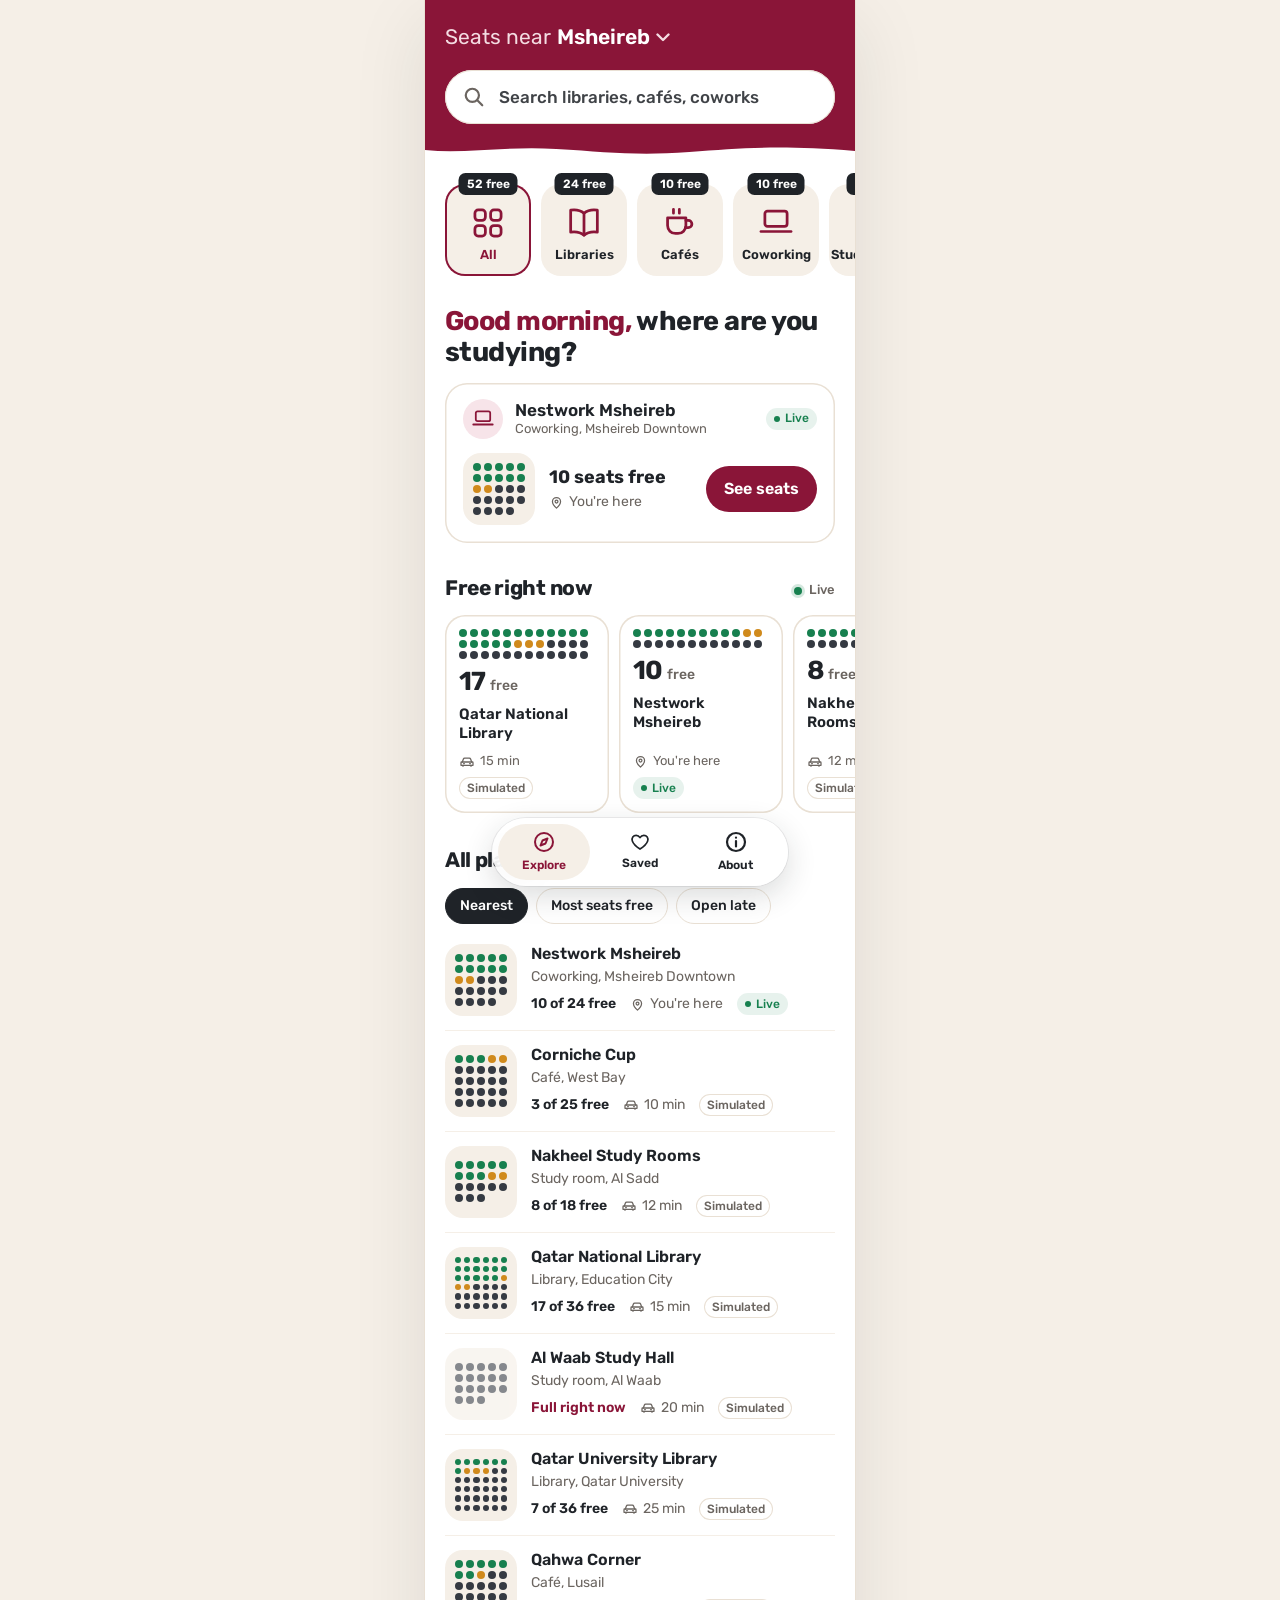
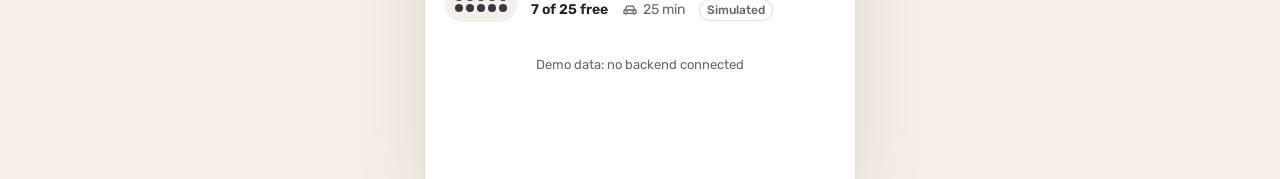
==== commit 58daf965: "Restyle the app after familiar delivery apps, drop the logo Remove the Birdie logo (splash, header, " ====
--- a/web/index.html
+++ b/web/index.html
@@ -11,12 +11,10 @@
 <meta name="apple-mobile-web-app-title" content="Birdie">
 <meta name="description" content="Live study seats in Doha, checked by camera. See what's free before you drive there.">
 <title>Birdie</title>
-<link rel="icon" type="image/png" href="assets/favicon-64.png">
-<link rel="apple-touch-icon" href="assets/apple-touch-icon.jpg">
-<link rel="preload" as="image" href="assets/logo-512.jpg">
+<link rel="icon" type="image/svg+xml" href="data:image/svg+xml,%3Csvg xmlns='http://www.w3.org/2000/svg' viewBox='0 0 64 64'%3E%3Crect width='64' height='64' rx='16' fill='%238A1538'/%3E%3Crect x='17' y='30' width='30' height='10' rx='4' fill='%23FFFFFF'/%3E%3Crect x='20' y='20' width='24' height='7' rx='3.5' fill='%23FFFFFF'/%3E%3Crect x='20' y='42' width='4' height='9' rx='2' fill='%23FFFFFF'/%3E%3Crect x='40' y='42' width='4' height='9' rx='2' fill='%23FFFFFF'/%3E%3C/svg%3E">
 <link rel="preconnect" href="https://fonts.googleapis.com">
 <link rel="preconnect" href="https://fonts.gstatic.com" crossorigin>
-<link rel="stylesheet" href="https://fonts.googleapis.com/css2?family=Readex+Pro:wght@400;500;600;700&family=Reem+Kufi:wght@500;600;700&display=swap">
+<link rel="stylesheet" href="https://fonts.googleapis.com/css2?family=Rubik:wght@400;500;600;700;800&display=swap">
 <link rel="stylesheet" href="app.css">
 </head>
 <body>
--- a/web/app.css
+++ b/web/app.css
@@ -1,63 +1,58 @@
 /* Birdie mobile app.
  *
- * Identity from the logo (design/brand/): Qatar maroon, the white of the ghutra, the charcoal of the agal,
- * and the sand of the logo tile. The one bold device is the maroon band with nine serrated points, after
- * the flag. Seat colours were checked for colour-blind separation; held seats are also striped.
+ * Layout patterns borrowed from the delivery apps people in Doha already use (Talabat): a coloured header
+ * with a wavy edge, a pill search, category tiles with badges, an outlined suggestion card and a floating
+ * tab bar. Brand colour is Qatar maroon (change --brand to re-theme). Seat colours were checked for
+ * colour-blind separation; held seats are also striped.
  */
 
 :root {
-  /* Brand */
-  --maroon: #8A1538;
-  --maroon-deep: #5A0F24;
-  --rose: #F4DCE2;          /* secondary text on maroon (7.2:1) */
+  --brand: #8A1538;
+  --brand-deep: #5A0F24;
+  --brand-soft: #F7E4E9;
+  --on-brand: #FFFFFF;
+  --on-brand-dim: #F4DCE2;
+
   --paper: #FFFFFF;
-  --sand: #F2EADF;
-  --sand-deep: #E4D8C8;
-  --ink: #262B33;
-  --muted: #6B645E;         /* 5.8:1 on paper, 4.9:1 on sand */
+  --cream: #F5EFE7;          /* tiles, surfaces */
+  --cream-deep: #E9E0D4;     /* hairlines, outlines */
+  --ink: #1F2328;
+  --muted: #6B6560;          /* 5.7:1 on white */
+  --badge: #1F2328;
 
   /* Seat states */
   --free: #17804F;
   --held: #D08A1C;
   --held-stripe: #A9690C;
   --taken: #353A42;
-  --live-dot: #7BE3A8;      /* only on maroon */
-
   --held-fill: repeating-linear-gradient(135deg, var(--held) 0 3px, var(--held-stripe) 3px 5px);
 
   --safe-top: env(safe-area-inset-top, 0px);
   --safe-bottom: env(safe-area-inset-bottom, 0px);
   --frame: 430px;
   --gutter: 20px;
-  --teeth: 22px;
-
-  --font-display: 'Reem Kufi', 'Readex Pro', system-ui, sans-serif;
-  --font-text: 'Readex Pro', system-ui, -apple-system, 'Segoe UI', sans-serif;
-
+  --tabbar-space: calc(var(--safe-bottom) + 104px);
+
+  --font: 'Rubik', system-ui, -apple-system, 'Segoe UI', sans-serif;
   --ease-out: cubic-bezier(0.23, 1, 0.32, 1);
   --ease-drawer: cubic-bezier(0.32, 0.72, 0, 1);
 }
 
 * { box-sizing: border-box; }
-
 html { -webkit-text-size-adjust: 100%; text-size-adjust: 100%; }
 
 body {
   margin: 0;
   background: var(--paper);
   color: var(--ink);
-  font: 400 15px/1.45 var(--font-text);
+  font: 400 15px/1.45 var(--font);
   -webkit-font-smoothing: antialiased;
   -moz-osx-font-smoothing: grayscale;
 }
 
-button {
-  font: inherit;
-  color: inherit;
-  -webkit-tap-highlight-color: transparent;
-  touch-action: manipulation;
-}
-:focus-visible { outline: 2px solid var(--maroon); outline-offset: 2px; }
+button, a { font: inherit; color: inherit; -webkit-tap-highlight-color: transparent; touch-action: manipulation; }
+a { text-decoration: none; }
+:focus-visible { outline: 2px solid var(--brand); outline-offset: 2px; }
 .band :focus-visible { outline-color: var(--paper); }
 ::-webkit-scrollbar { display: none; }
 
@@ -71,200 +66,283 @@
   overflow-x: hidden;
 }
 
-/* On a laptop the app sits as a phone-width column. */
 @media (min-width: 560px) {
-  body { background: var(--sand); }
-  .app { box-shadow: 0 0 0 1px var(--sand-deep), 0 24px 70px rgba(90, 15, 36, 0.12); }
-}
-
-/* Every pressable thing answers the touch. */
+  body { background: var(--cream); }
+  .app { box-shadow: 0 0 0 1px var(--cream-deep), 0 24px 70px rgba(31, 35, 40, 0.10); }
+}
+
 .press { transition: transform 160ms var(--ease-out); }
 .press:active { transform: scale(0.97); }
 
 .rail { display: flex; overflow-x: auto; scrollbar-width: none; overscroll-behavior-x: contain; }
 
-/* ---------- The band: maroon header with the flag's nine points ---------- */
+.screen { padding-bottom: var(--tabbar-space); }
+
+/* ---------- Header band with a wavy edge ---------- */
 
 .band {
   position: relative;
-  background: var(--maroon);
-  color: var(--paper);
-  padding-bottom: calc(var(--teeth) + 18px);
+  background: var(--brand);
+  color: var(--on-brand);
+  padding: calc(var(--safe-top) + 22px) var(--gutter) 34px;
 }
 .band::after {
   content: '';
-  position: absolute; left: 0; right: 0; bottom: -1px;
-  height: var(--teeth);
-  background: url("data:image/svg+xml,%3Csvg xmlns='http://www.w3.org/2000/svg' viewBox='0 0 90 10' preserveAspectRatio='none'%3E%3Cpath d='M0 10 5 0 10 10 15 0 20 10 25 0 30 10 35 0 40 10 45 0 50 10 55 0 60 10 65 0 70 10 75 0 80 10 85 0 90 10Z' fill='%23FFFFFF'/%3E%3C/svg%3E") 0 0 / 100% 100% no-repeat;
+  position: absolute; left: 0; right: 0; bottom: -1px; height: 16px;
+  background: url("data:image/svg+xml,%3Csvg xmlns='http://www.w3.org/2000/svg' viewBox='0 0 400 16' preserveAspectRatio='none'%3E%3Cpath d='M0 7C38 11 74 3 122 6S196 13 246 9 330 2 400 8V16H0Z' fill='%23FFFFFF'/%3E%3C/svg%3E") 0 0 / 100% 100% no-repeat;
   pointer-events: none;
 }
 
-.topbar {
-  display: flex; align-items: center; justify-content: space-between; gap: 12px;
-  padding: calc(var(--safe-top) + 14px) var(--gutter) 0;
-}
-.brand { display: flex; align-items: center; gap: 10px; }
-.brand img { width: 36px; height: 36px; border-radius: 23%; box-shadow: 0 0 0 1.5px rgba(255, 255, 255, 0.5); }
-.wordmark { font: 700 24px/1 var(--font-display); letter-spacing: -0.01em; }
-.place-tag {
-  display: inline-flex; align-items: center; gap: 6px;
-  height: 32px; padding: 0 12px 0 9px;
-  border-radius: 999px; background: rgba(255, 255, 255, 0.14);
-  font-size: 14px; font-weight: 500; color: var(--paper);
-}
-
-.live { display: inline-flex; align-items: center; gap: 7px; font-size: 13px; font-weight: 500; color: var(--rose); white-space: nowrap; }
-.live .dot { width: 8px; height: 8px; border-radius: 999px; background: var(--live-dot); box-shadow: 0 0 0 3px rgba(123, 227, 168, 0.22); }
-.live.is-offline .dot { background: transparent; box-shadow: inset 0 0 0 1.5px var(--rose); }
-
-/* ---------- Browse ---------- */
+.loc { margin: 0; display: flex; align-items: center; gap: 6px; font-size: 21px; font-weight: 400; color: var(--on-brand-dim); }
+.loc b { font-weight: 600; color: var(--on-brand); }
 
 .search {
-  display: flex; align-items: center; gap: 10px;
-  height: 50px; margin: 18px var(--gutter) 0; padding: 0 16px;
-  background: var(--paper); border-radius: 16px; color: var(--muted);
+  display: flex; align-items: center; gap: 12px;
+  height: 54px; margin-top: 18px; padding: 0 18px;
+  background: var(--paper); border-radius: 999px;
+  box-shadow: inset 0 0 0 1px var(--cream-deep);
+  color: var(--muted);
 }
 .search svg { flex-shrink: 0; }
 .search input {
   flex: 1; min-width: 0; height: 100%;
   border: none; background: transparent; outline: none;
-  font: 400 16px var(--font-text); color: var(--ink);
+  font: 500 17px var(--font); color: var(--ink);
   -webkit-appearance: none; appearance: none;
 }
-.search input::placeholder { color: var(--muted); opacity: 1; }
+.search input::placeholder { color: var(--ink); opacity: 0.85; }
 .search input::-webkit-search-cancel-button { display: none; }
-.search:focus-within { box-shadow: 0 0 0 3px rgba(255, 255, 255, 0.45); }
-
-.cats { gap: 8px; padding: 14px var(--gutter) 0; }
-.cat {
-  display: inline-flex; align-items: center; gap: 7px; flex-shrink: 0;
-  height: 38px; padding: 0 14px 0 11px;
-  border: 1.5px solid rgba(255, 255, 255, 0.32); border-radius: 999px;
-  background: transparent; color: var(--paper);
-  font-size: 14px; font-weight: 500; cursor: pointer;
-  transition: background-color 160ms ease, color 160ms ease, border-color 160ms ease, transform 160ms var(--ease-out);
-}
-.cat svg { width: 18px; height: 18px; }
-.cat.is-on { background: var(--paper); border-color: var(--paper); color: var(--maroon); font-weight: 600; }
-
-.free-now { padding-top: 24px; }
+
+.band-title h1 { margin: 0; font-size: 28px; font-weight: 700; letter-spacing: -0.02em; line-height: 1.15; }
+.band-title p { margin: 6px 0 0; font-size: 15px; color: var(--on-brand-dim); }
+
+/* ---------- Category tiles ---------- */
+
+.tiles { gap: 10px; padding: 26px var(--gutter) 4px; }
+.tile {
+  position: relative; flex-shrink: 0;
+  display: flex; flex-direction: column; align-items: center; justify-content: flex-end; gap: 6px;
+  width: 86px; height: 92px; padding: 0 4px 12px;
+  border: none; border-radius: 20px; background: var(--cream);
+  color: var(--ink); cursor: pointer;
+  transition: box-shadow 160ms ease, transform 160ms var(--ease-out);
+}
+.tile svg { color: var(--brand); }
+.tile-label { font-size: 13px; font-weight: 600; white-space: nowrap; }
+.tile-badge {
+  position: absolute; top: 0; left: 50%; transform: translate(-50%, -50%);
+  height: 22px; padding: 0 8px; border-radius: 7px;
+  display: inline-flex; align-items: center;
+  background: var(--badge); color: var(--paper);
+  font-size: 12px; font-weight: 600; white-space: nowrap;
+}
+.tile.is-on { box-shadow: inset 0 0 0 2px var(--brand); }
+.tile.is-on .tile-label { color: var(--brand); }
+
+/* ---------- Greeting and the suggestion card ---------- */
+
+.intro { padding: 26px var(--gutter) 0; }
+.intro[hidden] { display: none; }
+.hello { margin: 0 0 14px; font-size: 27px; font-weight: 700; letter-spacing: -0.02em; line-height: 1.15; }
+.hello span { color: var(--brand); }
+
+.best {
+  display: flex; flex-direction: column; gap: 14px;
+  padding: 16px 18px 18px; border-radius: 22px;
+  box-shadow: inset 0 0 0 1.5px var(--cream-deep);
+}
+.best-head { display: flex; align-items: center; gap: 12px; }
+.best-icon {
+  display: flex; align-items: center; justify-content: center; flex-shrink: 0;
+  width: 40px; height: 40px; border-radius: 999px;
+  background: var(--brand-soft); color: var(--brand);
+}
+.best-name { flex: 1; min-width: 0; font-size: 17px; font-weight: 600; line-height: 1.25; }
+.best-name small { display: block; font-size: 13px; font-weight: 400; color: var(--muted); }
+.best-body { display: flex; align-items: center; gap: 14px; }
+.best-text { flex: 1; min-width: 0; display: flex; flex-direction: column; gap: 2px; font-size: 14px; color: var(--muted); }
+.best-text strong { font-size: 18px; font-weight: 700; color: var(--ink); white-space: nowrap; }
+.btn {
+  flex-shrink: 0; height: 46px; padding: 0 18px;
+  border: none; border-radius: 999px;
+  background: var(--brand); color: var(--on-brand);
+  font-size: 16px; font-weight: 600; cursor: pointer;
+}
+
+/* ---------- Seat dots (one per seat: free, held, taken) ---------- */
+
+.dots { display: grid; gap: 3px; }
+.dots i { display: block; aspect-ratio: 1; border-radius: 999px; background: var(--taken); }
+.dots .d-free { background: var(--free); }
+.dots .d-held { background: var(--held); }
+.thumb {
+  display: flex; align-items: center; justify-content: center; flex-shrink: 0;
+  width: 72px; height: 72px; padding: 10px;
+  border-radius: 18px; background: var(--cream);
+}
+.thumb .dots { width: 100%; }
+
+/* ---------- Free right now ---------- */
+
+.sec-head { display: flex; align-items: baseline; justify-content: space-between; gap: 12px; padding: 0 var(--gutter); }
+.sec-head h2 { margin: 0; font-size: 21px; font-weight: 700; letter-spacing: -0.015em; }
+.free-now { padding-top: 30px; }
 .free-now[hidden] { display: none; }
-.free-now-head { display: flex; align-items: baseline; justify-content: space-between; padding: 0 var(--gutter); }
-.free-now-head h2 { margin: 0; font: 600 21px/1.2 var(--font-display); color: var(--paper); }
 .cards { gap: 10px; padding: 12px var(--gutter) 2px; }
 .card {
   display: flex; flex-direction: column; gap: 10px; flex-shrink: 0;
   width: 164px; padding: 14px;
   border: none; border-radius: 20px;
-  background: var(--paper); color: var(--ink);
-  text-align: left; cursor: pointer;
-}
-.card-count { font: 600 28px/1 var(--font-display); color: var(--ink); }
-.card-count span { font: 500 14px var(--font-text); color: var(--muted); margin-left: 4px; }
+  background: var(--paper); box-shadow: inset 0 0 0 1.5px var(--cream-deep);
+  text-align: left; cursor: pointer; color: var(--ink);
+}
+.card .dots { grid-template-columns: repeat(12, 8px); }
+.card-count { font-size: 26px; font-weight: 700; line-height: 1; letter-spacing: -0.02em; }
+.card-count span { margin-left: 4px; font-size: 14px; font-weight: 500; color: var(--muted); letter-spacing: 0; }
 .card-name { font-size: 15px; font-weight: 600; line-height: 1.25; }
-.card-foot { margin-top: auto; display: flex; flex-wrap: wrap; align-items: center; gap: 6px 8px; font-size: 13px; color: var(--muted); }
-
-/* Seat dots: one dot per seat, free first. */
-.dots { display: grid; gap: 3px; }
-.dots i { display: block; aspect-ratio: 1; border-radius: 999px; background: var(--taken); }
-.dots .d-free { background: var(--free); }
-.dots .d-held { background: var(--held); }
-.card .dots { grid-template-columns: repeat(12, 8px); }
-
-.list { padding: 8px var(--gutter) 0; }
-.list-head { display: flex; flex-direction: column; gap: 12px; }
-.list-head h2 { margin: 0; font: 600 22px/1.2 var(--font-display); }
-.sorts { display: flex; flex-wrap: wrap; gap: 8px; }
+.card-foot { margin-top: auto; display: flex; flex-wrap: wrap; align-items: center; gap: 6px 8px; font-size: 13px; }
+
+.live { display: inline-flex; align-items: center; gap: 7px; font-size: 13px; font-weight: 500; color: var(--muted); white-space: nowrap; }
+.live .dot { width: 8px; height: 8px; border-radius: 999px; background: var(--free); box-shadow: 0 0 0 3px rgba(23, 128, 79, 0.18); }
+.live.is-offline .dot { background: transparent; box-shadow: inset 0 0 0 1.5px var(--muted); }
+.band .live { color: var(--on-brand-dim); }
+.band .live .dot { background: #7BE3A8; box-shadow: 0 0 0 3px rgba(123, 227, 168, 0.25); }
+
+/* ---------- List ---------- */
+
+.list { padding: 30px var(--gutter) 0; }
+.list .sec-head { padding: 0; }
+.sorts { display: flex; flex-wrap: wrap; gap: 8px; padding-top: 12px; }
 .sort {
   height: 36px; padding: 0 14px;
-  border: none; border-radius: 999px;
-  background: var(--sand); color: var(--ink);
+  border: 1.5px solid var(--cream-deep); border-radius: 999px;
+  background: var(--paper); color: var(--ink);
   font-size: 14px; font-weight: 500; cursor: pointer;
-  transition: background-color 160ms ease, color 160ms ease, transform 160ms var(--ease-out);
-}
-.sort.is-on { background: var(--ink); color: var(--paper); }
-
-.rows { display: flex; flex-direction: column; margin-top: 8px; }
+  transition: background-color 160ms ease, color 160ms ease, border-color 160ms ease, transform 160ms var(--ease-out);
+}
+.sort.is-on { background: var(--ink); border-color: var(--ink); color: var(--paper); }
+
+.rows { display: flex; flex-direction: column; margin-top: 6px; }
 .row {
   display: flex; align-items: center; gap: 14px;
-  padding: 14px 0; border: none; border-bottom: 1px solid var(--sand);
+  padding: 14px 0; border: none; border-bottom: 1px solid var(--cream);
   background: transparent; text-align: left; cursor: pointer; color: var(--ink);
 }
 .row:last-child { border-bottom: none; }
-.thumb {
-  display: flex; align-items: center; justify-content: center; flex-shrink: 0;
-  width: 76px; height: 76px; padding: 11px;
-  border-radius: 18px; background: var(--sand);
-}
-.thumb .dots { width: 100%; }
 .row.is-full .thumb { opacity: 0.6; }
-.row-body { flex: 1; min-width: 0; display: flex; flex-direction: column; gap: 3px; }
+.row-body { flex: 1; min-width: 0; display: flex; flex-direction: column; gap: 2px; }
 .row-name { font-size: 16px; font-weight: 600; line-height: 1.3; }
 .row-kind { font-size: 14px; color: var(--muted); }
-.row-facts { display: flex; flex-wrap: wrap; align-items: center; gap: 4px 14px; margin-top: 3px; font-size: 14px; }
+.row-facts { display: flex; flex-wrap: wrap; align-items: center; gap: 4px 14px; margin-top: 4px; font-size: 14px; }
 .row-free { font-weight: 600; }
-.row.is-full .row-free { color: var(--maroon); }
+.row.is-full .row-free { color: var(--brand); }
+
 .fact { display: inline-flex; align-items: center; gap: 5px; color: var(--muted); white-space: nowrap; }
 .fact svg { flex-shrink: 0; }
 
-.tag-sim {
-  display: inline-flex; align-items: center;
+.tag {
+  display: inline-flex; align-items: center; gap: 5px;
   height: 22px; padding: 0 8px; border-radius: 999px;
-  font-size: 12px; font-weight: 500; color: var(--muted);
-  box-shadow: inset 0 0 0 1px var(--sand-deep);
-}
+  font-size: 12px; font-weight: 500; white-space: nowrap;
+}
+.tag-sim { color: var(--muted); box-shadow: inset 0 0 0 1px var(--cream-deep); }
+.tag-live { color: var(--free); background: rgba(23, 128, 79, 0.10); }
+.tag-live::before { content: ''; width: 6px; height: 6px; border-radius: 999px; background: currentColor; }
 
 .empty { padding: 28px 0; text-align: center; font-size: 15px; color: var(--muted); }
-.note { margin: 20px 0 0; padding: 0 var(--gutter) 40px; text-align: center; font-size: 13px; color: var(--muted); }
+.empty strong { display: block; margin-bottom: 4px; font-size: 17px; color: var(--ink); }
+.note { margin: 20px 0 0; padding: 0 var(--gutter); text-align: center; font-size: 13px; color: var(--muted); }
+
+/* ---------- Floating tab bar ---------- */
+
+.tabbar {
+  position: fixed; z-index: 20;
+  left: 50%; bottom: calc(var(--safe-bottom) + 14px);
+  transform: translateX(-50%);
+  display: flex; gap: 4px; padding: 6px;
+  border-radius: 999px;
+  background: rgba(255, 255, 255, 0.86);
+  -webkit-backdrop-filter: blur(16px) saturate(1.4);
+  backdrop-filter: blur(16px) saturate(1.4);
+  box-shadow: 0 0 0 1px rgba(31, 35, 40, 0.08), 0 10px 30px rgba(31, 35, 40, 0.16);
+}
+.tab {
+  display: flex; flex-direction: column; align-items: center; justify-content: center; gap: 3px;
+  width: 92px; height: 56px; border-radius: 999px;
+  font-size: 12px; font-weight: 600; color: var(--ink);
+  transition: background-color 160ms ease, color 160ms ease;
+}
+.tab.is-on { background: var(--cream); color: var(--brand); }
+
+/* ---------- About ---------- */
+
+.about { padding: 26px var(--gutter) 0; display: flex; flex-direction: column; gap: 28px; }
+.about h2 { margin: 0 0 12px; font-size: 21px; font-weight: 700; letter-spacing: -0.015em; }
+.about p { margin: 0; color: var(--muted); max-width: 60ch; }
+.steps { margin: 0; padding: 0; list-style: none; display: flex; flex-direction: column; gap: 14px; }
+.steps li { display: flex; gap: 14px; align-items: flex-start; }
+.steps b {
+  display: flex; align-items: center; justify-content: center; flex-shrink: 0;
+  width: 30px; height: 30px; border-radius: 999px;
+  background: var(--brand-soft); color: var(--brand); font-size: 14px; font-weight: 700;
+}
+.steps span { padding-top: 4px; }
+.states { display: flex; flex-direction: column; gap: 12px; }
+.state { display: flex; gap: 14px; align-items: center; }
+.state i { flex-shrink: 0; width: 26px; height: 20px; border-radius: 7px; }
+.state strong { display: block; font-weight: 600; }
+.state span { font-size: 14px; color: var(--muted); }
+.panel { padding: 18px; border-radius: 20px; background: var(--cream); }
+.panel p { color: var(--ink); }
 
 /* ---------- Place ---------- */
 
 .place { padding-bottom: 40px; }
 .place.has-sheet { padding-bottom: 230px; }
-
-.place-top {
-  display: flex; align-items: center; justify-content: space-between;
-  padding: calc(var(--safe-top) + 12px) var(--gutter) 0;
-}
-.back {
-  display: flex; align-items: center; justify-content: center;
+.place .band { padding-top: calc(var(--safe-top) + 12px); padding-bottom: 36px; }
+
+.place-top { display: flex; align-items: center; justify-content: space-between; gap: 12px; }
+.place-top-right { display: flex; align-items: center; gap: 12px; }
+.round-btn {
+  display: flex; align-items: center; justify-content: center; flex-shrink: 0;
   width: 44px; height: 44px; padding: 0;
   border: none; border-radius: 999px;
-  background: var(--paper); color: var(--maroon); cursor: pointer;
-}
-.place-head { display: flex; flex-direction: column; gap: 6px; padding: 18px var(--gutter) 0; }
-.place-head h1 { margin: 0; font: 700 32px/1.1 var(--font-display); letter-spacing: -0.01em; text-wrap: balance; }
-.place-kind { font-size: 15px; color: var(--rose); }
-.place-facts { display: flex; flex-wrap: wrap; gap: 4px 16px; font-size: 14px; color: var(--rose); }
-.place-facts .fact { color: var(--rose); }
+  background: var(--paper); color: var(--brand); cursor: pointer;
+}
+.round-btn[aria-pressed="true"] svg path { fill: currentColor; }
+.place-head { display: flex; flex-direction: column; gap: 6px; padding-top: 18px; }
+.place-head h1 { margin: 0; font-size: 30px; font-weight: 700; letter-spacing: -0.02em; line-height: 1.12; text-wrap: balance; }
+.place-kind { font-size: 15px; color: var(--on-brand-dim); }
+.place-facts { display: flex; flex-wrap: wrap; gap: 4px 16px; font-size: 14px; }
+.place-facts .fact { color: var(--on-brand-dim); }
 .chips { display: flex; flex-wrap: wrap; gap: 6px; padding-top: 10px; }
 .chip {
   display: inline-flex; align-items: center;
   height: 28px; padding: 0 11px; border-radius: 999px;
-  background: rgba(255, 255, 255, 0.14); color: var(--paper);
+  background: rgba(255, 255, 255, 0.15); color: var(--on-brand);
   font-size: 13px; font-weight: 500;
 }
 .chip-sim { background: transparent; box-shadow: inset 0 0 0 1.5px rgba(255, 255, 255, 0.55); }
 
-.place-body { display: flex; flex-direction: column; gap: 16px; padding: 6px var(--gutter) 0; }
-.count h2 { margin: 0; font: 700 32px/1.1 var(--font-display); letter-spacing: -0.01em; }
+.place-body { display: flex; flex-direction: column; gap: 16px; padding: 4px var(--gutter) 0; }
+.count h2 { margin: 0; font-size: 30px; font-weight: 700; letter-spacing: -0.02em; line-height: 1.1; }
 .count p { margin: 4px 0 0; font-size: 15px; color: var(--muted); }
 
 .seg {
   display: grid; grid-template-columns: repeat(3, minmax(0, 1fr)); gap: 2px;
-  padding: 3px; border-radius: 14px; background: var(--sand);
+  padding: 3px; border-radius: 999px; background: var(--cream);
 }
 .seg button {
-  height: 38px; border: none; border-radius: 11px;
+  height: 38px; border: none; border-radius: 999px;
   background: transparent; font-size: 14px; font-weight: 500; color: var(--ink); cursor: pointer;
   transition: background-color 160ms ease, box-shadow 160ms ease;
 }
-.seg button.is-on { background: var(--paper); font-weight: 600; box-shadow: 0 1px 3px rgba(38, 43, 51, 0.14); }
+.seg button.is-on { background: var(--paper); font-weight: 600; box-shadow: 0 1px 3px rgba(31, 35, 40, 0.14); }
 
 .plan-wrap { position: relative; width: 100%; }
 .plan {
   position: absolute; top: 0; left: 0;
-  background: var(--sand); border-radius: 24px; overflow: hidden;
+  background: var(--cream); border-radius: 24px; overflow: hidden;
   transform-origin: 0 0;
 }
 .window-strip { position: absolute; top: 0; left: 28px; right: 28px; height: 5px; border-radius: 0 0 4px 4px; background: var(--paper); }
@@ -275,8 +353,8 @@
 }
 .table {
   position: absolute; display: flex; align-items: center; justify-content: center;
-  background: var(--paper); box-shadow: inset 0 0 0 1px var(--sand-deep);
-  font: 600 13px var(--font-display); color: var(--muted);
+  background: var(--paper); box-shadow: inset 0 0 0 1px var(--cream-deep);
+  font-size: 13px; font-weight: 600; color: var(--muted);
 }
 .chair {
   --c: var(--taken);
@@ -297,8 +375,7 @@
 .chair.is-held .chair-seat { background: var(--held-fill); }
 .chair.is-free:active .chair-in, .chair.is-held:active .chair-in { transform: scale(0.88); }
 .chair.is-dim { opacity: 0.2; cursor: default; }
-.chair.is-sel .chair-seat { box-shadow: 0 0 0 2.5px var(--sand), 0 0 0 5px var(--maroon); }
-/* A seat that just changed state rings once, so a change in the room is easy to spot. */
+.chair.is-sel .chair-seat { box-shadow: 0 0 0 2.5px var(--cream), 0 0 0 5px var(--brand); }
 .chair.is-changed::after {
   content: '';
   position: absolute; inset: 3px;
@@ -315,10 +392,11 @@
 
 .legend { display: flex; flex-wrap: wrap; justify-content: center; gap: 16px; font-size: 13px; color: var(--muted); }
 .legend span { display: inline-flex; align-items: center; gap: 7px; }
+.legend i, .state i { display: inline-block; }
 .legend i { width: 14px; height: 11px; border-radius: 4px; }
-.legend .l-free { background: var(--free); }
-.legend .l-taken { background: var(--taken); }
-.legend .l-held { background: var(--held-fill); }
+.sw-free { background: var(--free); }
+.sw-taken { background: var(--taken); }
+.sw-held { background: var(--held-fill); }
 
 /* ---------- Seat sheet ---------- */
 
@@ -328,72 +406,62 @@
   display: flex; flex-direction: column; gap: 14px;
   padding: 10px var(--gutter) calc(var(--safe-bottom) + 28px);
   background: var(--paper); border-radius: 28px 28px 0 0;
-  box-shadow: 0 -12px 40px rgba(90, 15, 36, 0.16);
+  box-shadow: 0 -12px 40px rgba(31, 35, 40, 0.16);
   transform: translateY(0);
   transition: transform 340ms var(--ease-drawer);
 }
 @starting-style { .sheet { transform: translateY(100%); } }
 .sheet.is-closing { transform: translateY(100%); transition: transform 220ms var(--ease-out); }
-.sheet-handle { align-self: center; width: 36px; height: 5px; border-radius: 999px; background: var(--sand-deep); }
+.sheet-handle { align-self: center; width: 36px; height: 5px; border-radius: 999px; background: var(--cream-deep); }
 .sheet-row { display: flex; align-items: flex-start; gap: 14px; }
 .sheet-tile {
   display: flex; align-items: center; justify-content: center; flex-shrink: 0;
   width: 56px; height: 56px; border-radius: 18px;
-  font: 700 19px var(--font-display); color: var(--paper);
+  font-size: 19px; font-weight: 700; color: var(--paper);
 }
 .sheet-tile.is-free { background: var(--free); }
 .sheet-tile.is-held { background: var(--held); color: var(--ink); }
 .sheet-text { flex: 1; min-width: 0; display: flex; flex-direction: column; gap: 4px; padding-top: 2px; }
-.sheet-title { font: 600 21px/1.2 var(--font-display); }
+.sheet-title { font-size: 20px; font-weight: 700; letter-spacing: -0.015em; line-height: 1.2; }
 .sheet-sub { font-size: 14px; color: var(--muted); }
 .sheet-chips { display: flex; flex-wrap: wrap; gap: 6px; padding-top: 6px; }
 .sheet-chips span {
   display: inline-flex; align-items: center; height: 28px; padding: 0 11px;
-  border-radius: 999px; background: var(--sand); font-size: 13px; font-weight: 500;
+  border-radius: 999px; background: var(--cream); font-size: 13px; font-weight: 500;
 }
 .sheet-close {
   display: flex; align-items: center; justify-content: center; flex-shrink: 0;
   width: 44px; height: 44px; margin: -4px -6px 0 0; padding: 0;
   border: none; border-radius: 999px; background: transparent; color: var(--muted); cursor: pointer;
 }
-.sheet-close span { display: flex; align-items: center; justify-content: center; width: 32px; height: 32px; border-radius: 999px; background: var(--sand); }
+.sheet-close span { display: flex; align-items: center; justify-content: center; width: 32px; height: 32px; border-radius: 999px; background: var(--cream); }
 
 /* ---------- Splash ---------- */
 
 .splash {
   position: fixed; inset: 0; z-index: 100;
   max-width: var(--frame); margin: 0 auto;
-  display: flex; flex-direction: column; align-items: center; justify-content: center; gap: 22px;
-  background: var(--maroon); color: var(--paper); cursor: pointer;
-  transition: opacity 300ms var(--ease-out);
-}
-.splash img {
-  width: 128px; height: 128px; border-radius: 23%;
-  box-shadow: 0 18px 40px rgba(40, 6, 16, 0.35);
-  opacity: 0; transform: scale(0.9);
-  transition: opacity 500ms var(--ease-out), transform 600ms var(--ease-out);
+  display: flex; flex-direction: column; align-items: center; justify-content: center; gap: 10px;
+  background: var(--brand); color: var(--on-brand); cursor: pointer;
+  transition: opacity 280ms var(--ease-out);
 }
 .splash-word {
-  font: 700 46px/1 var(--font-display); letter-spacing: -0.01em;
-  opacity: 0; transform: translateY(6px);
-  transition: opacity 500ms var(--ease-out) 120ms, transform 600ms var(--ease-out) 120ms;
-}
-.splash-line { font-size: 15px; color: var(--rose); opacity: 0; transition: opacity 500ms var(--ease-out) 240ms; }
-.splash.is-in img, .splash.is-in .splash-word { opacity: 1; transform: none; }
+  font-size: 54px; font-weight: 800; letter-spacing: -0.035em; line-height: 1;
+  opacity: 0; transform: scale(0.94);
+  transition: opacity 450ms var(--ease-out), transform 550ms var(--ease-out);
+}
+.splash-line { font-size: 16px; color: var(--on-brand-dim); opacity: 0; transition: opacity 450ms var(--ease-out) 150ms; }
+.splash.is-in .splash-word { opacity: 1; transform: none; }
 .splash.is-in .splash-line { opacity: 1; }
 .splash.is-out { opacity: 0; }
 
-/* ---------- Loading ---------- */
-
 .loading { padding: calc(var(--safe-top) + 120px) var(--gutter); text-align: center; color: var(--muted); }
 
-/* ---------- Hover, only where there is a real pointer ---------- */
-
 @media (hover: hover) and (pointer: fine) {
-  .row:hover .row-name { color: var(--maroon); }
-  .cat:not(.is-on):hover { border-color: rgba(255, 255, 255, 0.6); }
-  .sort:not(.is-on):hover { background: var(--sand-deep); }
-  .sheet-close:hover span { background: var(--sand-deep); }
+  .row:hover .row-name, .card:hover .card-name { color: var(--brand); }
+  .tab:not(.is-on):hover { background: rgba(31, 35, 40, 0.05); }
+  .sort:not(.is-on):hover { border-color: var(--muted); }
+  .sheet-close:hover span { background: var(--cream-deep); }
 }
 
 @media (prefers-reduced-motion: reduce) {
@@ -402,5 +470,5 @@
   .sheet, .sheet.is-closing { transition: opacity 200ms ease; }
   @starting-style { .sheet { transform: none; opacity: 0; } }
   .sheet.is-closing { transform: none; opacity: 0; }
-  .splash img, .splash-word { transform: none; }
-}
+  .splash-word { transform: none; }
+}
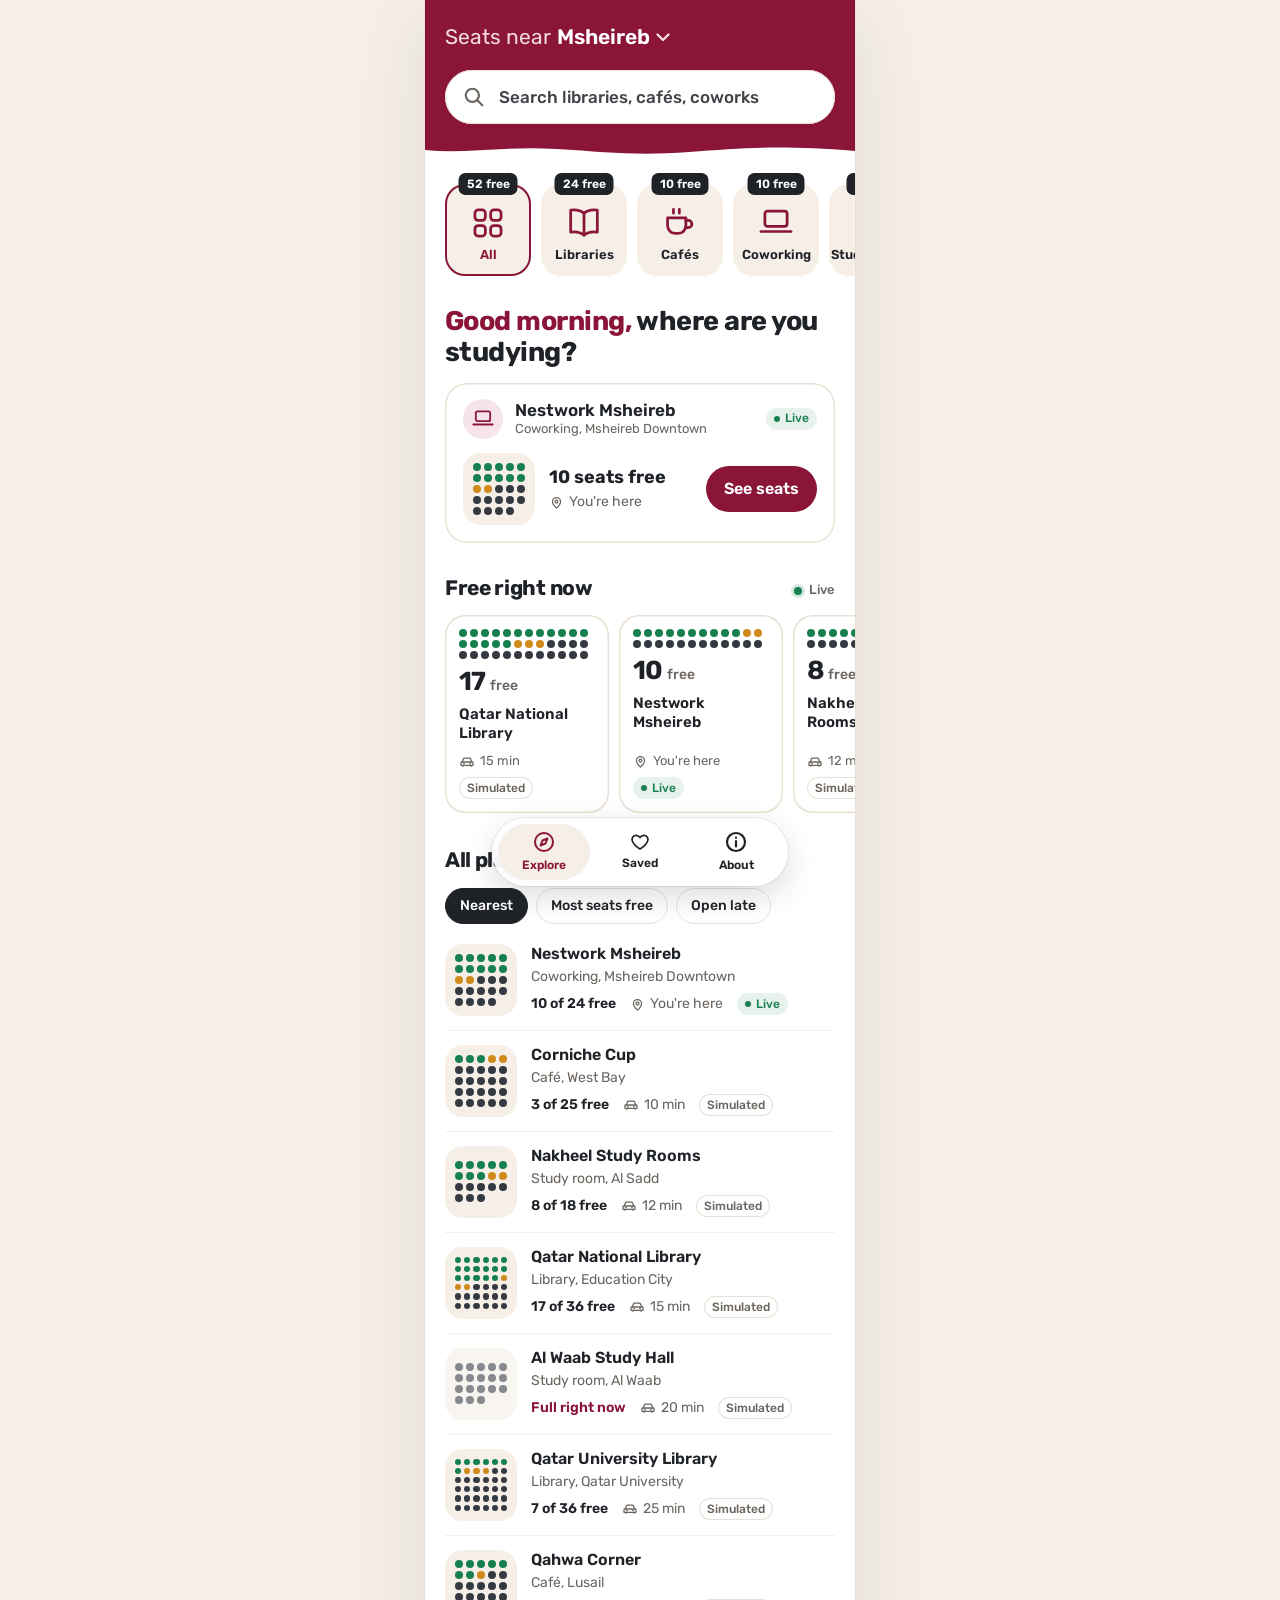
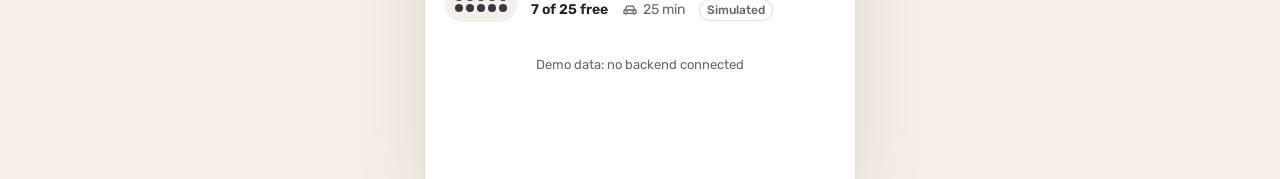
==== commit 995f2879: "Restore the Birdie logo as the app icon The previous commit deleted the logo files by mistake; they " ====
--- a/web/index.html
+++ b/web/index.html
@@ -11,7 +11,9 @@
 <meta name="apple-mobile-web-app-title" content="Birdie">
 <meta name="description" content="Live study seats in Doha, checked by camera. See what's free before you drive there.">
 <title>Birdie</title>
-<link rel="icon" type="image/svg+xml" href="data:image/svg+xml,%3Csvg xmlns='http://www.w3.org/2000/svg' viewBox='0 0 64 64'%3E%3Crect width='64' height='64' rx='16' fill='%238A1538'/%3E%3Crect x='17' y='30' width='30' height='10' rx='4' fill='%23FFFFFF'/%3E%3Crect x='20' y='20' width='24' height='7' rx='3.5' fill='%23FFFFFF'/%3E%3Crect x='20' y='42' width='4' height='9' rx='2' fill='%23FFFFFF'/%3E%3Crect x='40' y='42' width='4' height='9' rx='2' fill='%23FFFFFF'/%3E%3C/svg%3E">
+<link rel="icon" type="image/png" href="assets/favicon-64.png">
+<link rel="apple-touch-icon" href="assets/apple-touch-icon.jpg">
+<link rel="manifest" href="manifest.webmanifest">
 <link rel="preconnect" href="https://fonts.googleapis.com">
 <link rel="preconnect" href="https://fonts.gstatic.com" crossorigin>
 <link rel="stylesheet" href="https://fonts.googleapis.com/css2?family=Rubik:wght@400;500;600;700;800&display=swap">
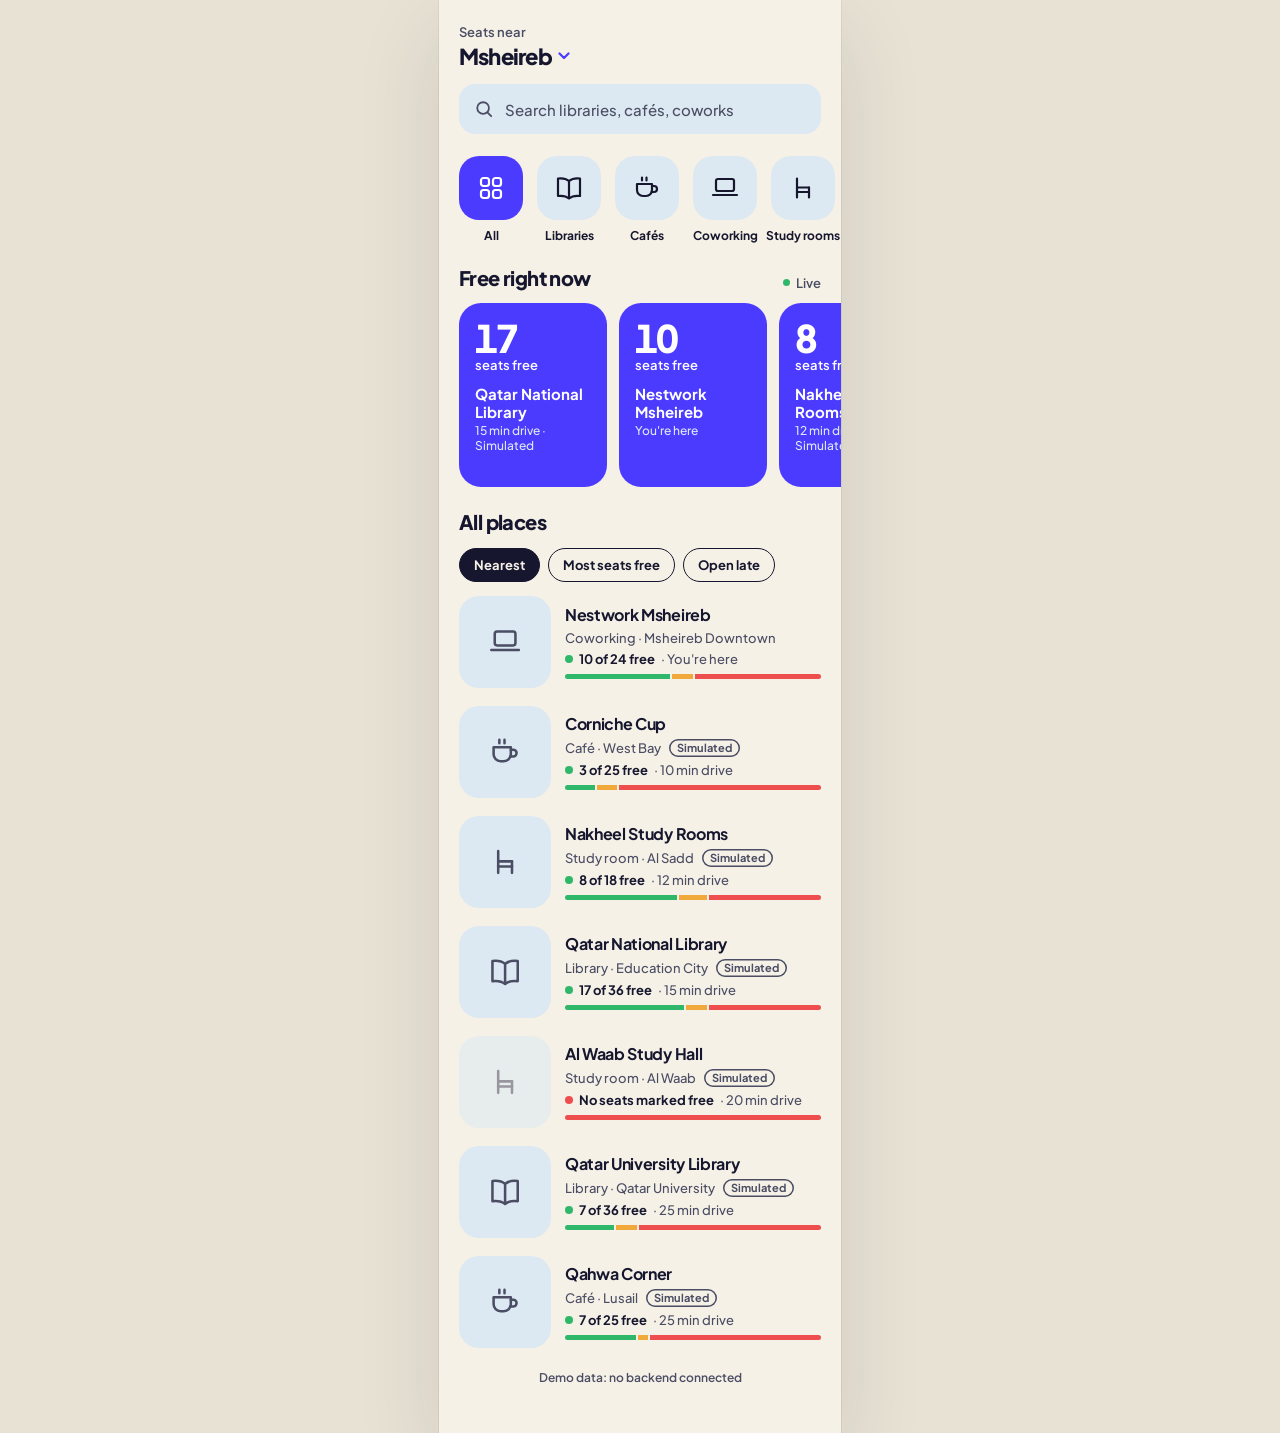
==== commit 6ce75708: "updated video backend pipeline" ====
--- a/web/index.html
+++ b/web/index.html
@@ -3,20 +3,17 @@
 <head>
 <meta charset="utf-8">
 <meta name="viewport" content="width=device-width, initial-scale=1, viewport-fit=cover">
-<meta name="theme-color" content="#8A1538">
+<meta name="theme-color" content="#F6F1E7">
 <meta name="color-scheme" content="light">
 <meta name="mobile-web-app-capable" content="yes">
 <meta name="apple-mobile-web-app-capable" content="yes">
-<meta name="apple-mobile-web-app-status-bar-style" content="black-translucent">
 <meta name="apple-mobile-web-app-title" content="Birdie">
-<meta name="description" content="Live study seats in Doha, checked by camera. See what's free before you drive there.">
+<meta name="description" content="Study-seat availability from camera data and recorded demonstrations.">
 <title>Birdie</title>
-<link rel="icon" type="image/png" href="assets/favicon-64.png">
-<link rel="apple-touch-icon" href="assets/apple-touch-icon.jpg">
-<link rel="manifest" href="manifest.webmanifest">
+<link rel="icon" type="image/svg+xml" href="data:image/svg+xml,%3Csvg xmlns='http://www.w3.org/2000/svg' viewBox='0 0 100 100'%3E%3Crect width='100' height='100' rx='24' fill='%234B3BFF'/%3E%3Cpath d='M22 84 C20 52 34 24 60 22 C75 21 86 29 89 43 C90.5 50 88 57 82 61 C82.5 55 80 51 75.5 50.5 L69 51 C66 62 61 74 58 84 Z' fill='%23FFFFFF'/%3E%3Cpath d='M58.5 40 C55 50 52.5 60 51.5 72' stroke='%234B3BFF' stroke-width='5.5' stroke-linecap='round' fill='none'/%3E%3Ccircle cx='64' cy='36' r='6.5' fill='%232FB86A'/%3E%3C/svg%3E">
 <link rel="preconnect" href="https://fonts.googleapis.com">
 <link rel="preconnect" href="https://fonts.gstatic.com" crossorigin>
-<link rel="stylesheet" href="https://fonts.googleapis.com/css2?family=Rubik:wght@400;500;600;700;800&display=swap">
+<link rel="stylesheet" href="https://fonts.googleapis.com/css2?family=Plus+Jakarta+Sans:wght@500;600;700;800&display=swap">
 <link rel="stylesheet" href="app.css">
 </head>
 <body>
--- a/web/app.css
+++ b/web/app.css
@@ -1,59 +1,39 @@
-/* Birdie mobile app.
- *
- * Layout patterns borrowed from the delivery apps people in Doha already use (Talabat): a coloured header
- * with a wavy edge, a pill search, category tiles with badges, an outlined suggestion card and a floating
- * tab bar. Brand colour is Qatar maroon (change --brand to re-theme). Seat colours were checked for
- * colour-blind separation; held seats are also striped.
- */
+/* Birdie mobile app. Values follow design/mobile/README.md (high fidelity). */
 
 :root {
-  --brand: #8A1538;
-  --brand-deep: #5A0F24;
-  --brand-soft: #F7E4E9;
-  --on-brand: #FFFFFF;
-  --on-brand-dim: #F4DCE2;
-
-  --paper: #FFFFFF;
-  --cream: #F5EFE7;          /* tiles, surfaces */
-  --cream-deep: #E9E0D4;     /* hairlines, outlines */
-  --ink: #1F2328;
-  --muted: #6B6560;          /* 5.7:1 on white */
-  --badge: #1F2328;
-
-  /* Seat states */
-  --free: #17804F;
-  --held: #D08A1C;
-  --held-stripe: #A9690C;
-  --taken: #353A42;
-  --held-fill: repeating-linear-gradient(135deg, var(--held) 0 3px, var(--held-stripe) 3px 5px);
+  --cream: #F6F1E7;
+  --mist: #DCE9F2;
+  --indigo: #4B3BFF;
+  --ink: #16172E;
+  --slate: #4A4D63;
+  --free: #2FB86A;
+  --taken: #EF4E4E;
+  --held: #F2A93B;
+  --white: #FFFFFF;
 
   --safe-top: env(safe-area-inset-top, 0px);
   --safe-bottom: env(safe-area-inset-bottom, 0px);
-  --frame: 430px;
-  --gutter: 20px;
-  --tabbar-space: calc(var(--safe-bottom) + 104px);
-
-  --font: 'Rubik', system-ui, -apple-system, 'Segoe UI', sans-serif;
-  --ease-out: cubic-bezier(0.23, 1, 0.32, 1);
-  --ease-drawer: cubic-bezier(0.32, 0.72, 0, 1);
+  --frame: 402px;
+
+  --font: 'Plus Jakarta Sans', system-ui, -apple-system, 'Segoe UI', sans-serif;
+  --ease-out: cubic-bezier(0.2, 0.8, 0.2, 1);
 }
 
 * { box-sizing: border-box; }
+
 html { -webkit-text-size-adjust: 100%; text-size-adjust: 100%; }
 
 body {
   margin: 0;
-  background: var(--paper);
+  background: var(--cream);
   color: var(--ink);
-  font: 400 15px/1.45 var(--font);
+  font-family: var(--font);
   -webkit-font-smoothing: antialiased;
   -moz-osx-font-smoothing: grayscale;
 }
 
-button, a { font: inherit; color: inherit; -webkit-tap-highlight-color: transparent; touch-action: manipulation; }
-a { text-decoration: none; }
-:focus-visible { outline: 2px solid var(--brand); outline-offset: 2px; }
-.band :focus-visible { outline-color: var(--paper); }
+button { font-family: inherit; color: inherit; -webkit-tap-highlight-color: transparent; }
+button:focus-visible, input:focus-visible { outline: 2px solid var(--indigo); outline-offset: 2px; }
 ::-webkit-scrollbar { display: none; }
 
 .app {
@@ -62,413 +42,290 @@
   min-height: 100vh;
   min-height: 100dvh;
   margin: 0 auto;
-  background: var(--paper);
+  background: var(--cream);
   overflow-x: hidden;
 }
 
-@media (min-width: 560px) {
-  body { background: var(--cream); }
-  .app { box-shadow: 0 0 0 1px var(--cream-deep), 0 24px 70px rgba(31, 35, 40, 0.10); }
-}
-
-.press { transition: transform 160ms var(--ease-out); }
-.press:active { transform: scale(0.97); }
-
-.rail { display: flex; overflow-x: auto; scrollbar-width: none; overscroll-behavior-x: contain; }
-
-.screen { padding-bottom: var(--tabbar-space); }
-
-/* ---------- Header band with a wavy edge ---------- */
-
-.band {
-  position: relative;
-  background: var(--brand);
-  color: var(--on-brand);
-  padding: calc(var(--safe-top) + 22px) var(--gutter) 34px;
-}
-.band::after {
-  content: '';
-  position: absolute; left: 0; right: 0; bottom: -1px; height: 16px;
-  background: url("data:image/svg+xml,%3Csvg xmlns='http://www.w3.org/2000/svg' viewBox='0 0 400 16' preserveAspectRatio='none'%3E%3Cpath d='M0 7C38 11 74 3 122 6S196 13 246 9 330 2 400 8V16H0Z' fill='%23FFFFFF'/%3E%3C/svg%3E") 0 0 / 100% 100% no-repeat;
-  pointer-events: none;
-}
-
-.loc { margin: 0; display: flex; align-items: center; gap: 6px; font-size: 21px; font-weight: 400; color: var(--on-brand-dim); }
-.loc b { font-weight: 600; color: var(--on-brand); }
+/* On a laptop, show the app as a phone-width column. */
+@media (min-width: 520px) {
+  body { background: #E8E2D5; }
+  .app { box-shadow: 0 0 0 1px rgba(22, 23, 46, 0.06), 0 30px 80px rgba(22, 23, 46, 0.12); }
+}
+
+.rail { display: flex; overflow-x: auto; scrollbar-width: none; padding: 0 20px; }
+
+.dot { display: inline-block; flex-shrink: 0; width: 8px; height: 8px; border-radius: 999px; }
+
+.live { display: flex; align-items: center; gap: 6px; font-size: 13px; font-weight: 600; color: var(--slate); }
+.live .dot { background: var(--free); }
+.live.is-offline .dot { background: var(--slate); }
+.live.is-sim .dot { background: transparent; box-shadow: inset 0 0 0 1.5px var(--slate); }
+
+.sec-title { margin: 0; font-size: 20px; font-weight: 800; letter-spacing: -0.03em; }
+
+.chip {
+  display: inline-flex; align-items: center;
+  font-size: 12px; font-weight: 700; line-height: 1.2;
+  background: var(--mist); color: var(--ink);
+  border-radius: 999px; padding: 5px 11px;
+}
+.chip-sim { background: transparent; color: var(--slate); box-shadow: inset 0 0 0 1.5px var(--slate); }
+
+/* ---------- Browse ---------- */
+
+.browse {
+  display: flex; flex-direction: column; gap: 22px;
+  padding: calc(var(--safe-top) + 16px) 0 48px;
+}
+
+.browse-top { display: flex; flex-direction: column; gap: 14px; padding: 8px 20px 0; }
+
+.loc { display: flex; flex-direction: column; gap: 2px; }
+.loc-k { font-size: 13px; font-weight: 600; color: var(--slate); }
+.loc-v { display: flex; align-items: center; gap: 6px; font-size: 22px; font-weight: 800; letter-spacing: -0.035em; }
 
 .search {
-  display: flex; align-items: center; gap: 12px;
-  height: 54px; margin-top: 18px; padding: 0 18px;
-  background: var(--paper); border-radius: 999px;
-  box-shadow: inset 0 0 0 1px var(--cream-deep);
-  color: var(--muted);
+  display: flex; align-items: center; gap: 10px;
+  height: 50px; padding: 0 16px;
+  background: var(--mist); border-radius: 16px;
 }
 .search svg { flex-shrink: 0; }
 .search input {
   flex: 1; min-width: 0; height: 100%;
   border: none; background: transparent; outline: none;
-  font: 500 17px var(--font); color: var(--ink);
+  font: 500 15px var(--font); color: var(--ink);
   -webkit-appearance: none; appearance: none;
 }
-.search input::placeholder { color: var(--ink); opacity: 0.85; }
+.search input::placeholder { color: var(--slate); opacity: 1; }
 .search input::-webkit-search-cancel-button { display: none; }
 
-.band-title h1 { margin: 0; font-size: 28px; font-weight: 700; letter-spacing: -0.02em; line-height: 1.15; }
-.band-title p { margin: 6px 0 0; font-size: 15px; color: var(--on-brand-dim); }
-
-/* ---------- Category tiles ---------- */
-
-.tiles { gap: 10px; padding: 26px var(--gutter) 4px; }
-.tile {
-  position: relative; flex-shrink: 0;
-  display: flex; flex-direction: column; align-items: center; justify-content: flex-end; gap: 6px;
-  width: 86px; height: 92px; padding: 0 4px 12px;
-  border: none; border-radius: 20px; background: var(--cream);
-  color: var(--ink); cursor: pointer;
-  transition: box-shadow 160ms ease, transform 160ms var(--ease-out);
-}
-.tile svg { color: var(--brand); }
-.tile-label { font-size: 13px; font-weight: 600; white-space: nowrap; }
-.tile-badge {
-  position: absolute; top: 0; left: 50%; transform: translate(-50%, -50%);
-  height: 22px; padding: 0 8px; border-radius: 7px;
-  display: inline-flex; align-items: center;
-  background: var(--badge); color: var(--paper);
-  font-size: 12px; font-weight: 600; white-space: nowrap;
-}
-.tile.is-on { box-shadow: inset 0 0 0 2px var(--brand); }
-.tile.is-on .tile-label { color: var(--brand); }
-
-/* ---------- Greeting and the suggestion card ---------- */
-
-.intro { padding: 26px var(--gutter) 0; }
-.intro[hidden] { display: none; }
-.hello { margin: 0 0 14px; font-size: 27px; font-weight: 700; letter-spacing: -0.02em; line-height: 1.15; }
-.hello span { color: var(--brand); }
-
-.best {
-  display: flex; flex-direction: column; gap: 14px;
-  padding: 16px 18px 18px; border-radius: 22px;
-  box-shadow: inset 0 0 0 1.5px var(--cream-deep);
-}
-.best-head { display: flex; align-items: center; gap: 12px; }
-.best-icon {
-  display: flex; align-items: center; justify-content: center; flex-shrink: 0;
-  width: 40px; height: 40px; border-radius: 999px;
-  background: var(--brand-soft); color: var(--brand);
-}
-.best-name { flex: 1; min-width: 0; font-size: 17px; font-weight: 600; line-height: 1.25; }
-.best-name small { display: block; font-size: 13px; font-weight: 400; color: var(--muted); }
-.best-body { display: flex; align-items: center; gap: 14px; }
-.best-text { flex: 1; min-width: 0; display: flex; flex-direction: column; gap: 2px; font-size: 14px; color: var(--muted); }
-.best-text strong { font-size: 18px; font-weight: 700; color: var(--ink); white-space: nowrap; }
-.btn {
-  flex-shrink: 0; height: 46px; padding: 0 18px;
-  border: none; border-radius: 999px;
-  background: var(--brand); color: var(--on-brand);
-  font-size: 16px; font-weight: 600; cursor: pointer;
-}
-
-/* ---------- Seat dots (one per seat: free, held, taken) ---------- */
-
-.dots { display: grid; gap: 3px; }
-.dots i { display: block; aspect-ratio: 1; border-radius: 999px; background: var(--taken); }
-.dots .d-free { background: var(--free); }
-.dots .d-held { background: var(--held); }
-.thumb {
-  display: flex; align-items: center; justify-content: center; flex-shrink: 0;
-  width: 72px; height: 72px; padding: 10px;
-  border-radius: 18px; background: var(--cream);
-}
-.thumb .dots { width: 100%; }
-
-/* ---------- Free right now ---------- */
-
-.sec-head { display: flex; align-items: baseline; justify-content: space-between; gap: 12px; padding: 0 var(--gutter); }
-.sec-head h2 { margin: 0; font-size: 21px; font-weight: 700; letter-spacing: -0.015em; }
-.free-now { padding-top: 30px; }
-.free-now[hidden] { display: none; }
-.cards { gap: 10px; padding: 12px var(--gutter) 2px; }
+.cats { gap: 14px; }
+.cat {
+  display: flex; flex-direction: column; align-items: center; gap: 8px;
+  flex-shrink: 0; width: 64px; padding: 0;
+  border: none; background: transparent; cursor: pointer;
+}
+.cat-tile {
+  display: flex; align-items: center; justify-content: center;
+  width: 64px; height: 64px; border-radius: 20px;
+  background: var(--mist); color: var(--ink);
+  transition: background-color 160ms ease, color 160ms ease;
+}
+.cat.is-on .cat-tile { background: var(--indigo); color: var(--white); }
+.cat-label { font-size: 12px; font-weight: 700; white-space: nowrap; }
+
+.featured { display: flex; flex-direction: column; gap: 12px; }
+.featured[hidden] { display: none; }
+.featured-head { display: flex; align-items: baseline; justify-content: space-between; padding: 0 20px; }
+.featured-head .live .dot { width: 7px; height: 7px; }
+.cards { gap: 12px; }
 .card {
-  display: flex; flex-direction: column; gap: 10px; flex-shrink: 0;
-  width: 164px; padding: 14px;
-  border: none; border-radius: 20px;
-  background: var(--paper); box-shadow: inset 0 0 0 1.5px var(--cream-deep);
-  text-align: left; cursor: pointer; color: var(--ink);
-}
-.card .dots { grid-template-columns: repeat(12, 8px); }
-.card-count { font-size: 26px; font-weight: 700; line-height: 1; letter-spacing: -0.02em; }
-.card-count span { margin-left: 4px; font-size: 14px; font-weight: 500; color: var(--muted); letter-spacing: 0; }
-.card-name { font-size: 15px; font-weight: 600; line-height: 1.25; }
-.card-foot { margin-top: auto; display: flex; flex-wrap: wrap; align-items: center; gap: 6px 8px; font-size: 13px; }
-
-.live { display: inline-flex; align-items: center; gap: 7px; font-size: 13px; font-weight: 500; color: var(--muted); white-space: nowrap; }
-.live .dot { width: 8px; height: 8px; border-radius: 999px; background: var(--free); box-shadow: 0 0 0 3px rgba(23, 128, 79, 0.18); }
-.live.is-offline .dot { background: transparent; box-shadow: inset 0 0 0 1.5px var(--muted); }
-.band .live { color: var(--on-brand-dim); }
-.band .live .dot { background: #7BE3A8; box-shadow: 0 0 0 3px rgba(123, 227, 168, 0.25); }
-
-/* ---------- List ---------- */
-
-.list { padding: 30px var(--gutter) 0; }
-.list .sec-head { padding: 0; }
-.sorts { display: flex; flex-wrap: wrap; gap: 8px; padding-top: 12px; }
+  display: flex; flex-direction: column; gap: 12px;
+  flex-shrink: 0; width: 148px; padding: 16px;
+  border: none; border-radius: 22px;
+  background: var(--indigo); color: var(--white);
+  text-align: left; cursor: pointer;
+}
+.card-num { display: flex; flex-direction: column; }
+.card-free { font-size: 38px; font-weight: 800; letter-spacing: -0.045em; line-height: 1; font-variant-numeric: tabular-nums; }
+.card-k { font-size: 13px; font-weight: 600; }
+.card-place { display: flex; flex-direction: column; gap: 2px; }
+.card-name { font-size: 15px; font-weight: 700; line-height: 1.2; }
+.card-drive { font-size: 12px; font-weight: 500; color: var(--mist); }
+
+.list { display: flex; flex-direction: column; gap: 14px; padding: 0 20px; }
+.sorts { display: flex; flex-wrap: wrap; gap: 8px; }
 .sort {
-  height: 36px; padding: 0 14px;
-  border: 1.5px solid var(--cream-deep); border-radius: 999px;
-  background: var(--paper); color: var(--ink);
-  font-size: 14px; font-weight: 500; cursor: pointer;
-  transition: background-color 160ms ease, color 160ms ease, border-color 160ms ease, transform 160ms var(--ease-out);
-}
-.sort.is-on { background: var(--ink); border-color: var(--ink); color: var(--paper); }
-
-.rows { display: flex; flex-direction: column; margin-top: 6px; }
+  height: 34px; padding: 0 14px;
+  border: 1.5px solid var(--ink); border-radius: 999px;
+  background: transparent; color: var(--ink);
+  font-size: 13px; font-weight: 700; cursor: pointer;
+}
+.sort.is-on { background: var(--ink); color: var(--cream); }
+
+.rows { display: flex; flex-direction: column; gap: 18px; }
 .row {
   display: flex; align-items: center; gap: 14px;
-  padding: 14px 0; border: none; border-bottom: 1px solid var(--cream);
-  background: transparent; text-align: left; cursor: pointer; color: var(--ink);
-}
-.row:last-child { border-bottom: none; }
-.row.is-full .thumb { opacity: 0.6; }
-.row-body { flex: 1; min-width: 0; display: flex; flex-direction: column; gap: 2px; }
-.row-name { font-size: 16px; font-weight: 600; line-height: 1.3; }
-.row-kind { font-size: 14px; color: var(--muted); }
-.row-facts { display: flex; flex-wrap: wrap; align-items: center; gap: 4px 14px; margin-top: 4px; font-size: 14px; }
-.row-free { font-weight: 600; }
-.row.is-full .row-free { color: var(--brand); }
-
-.fact { display: inline-flex; align-items: center; gap: 5px; color: var(--muted); white-space: nowrap; }
-.fact svg { flex-shrink: 0; }
-
-.tag {
-  display: inline-flex; align-items: center; gap: 5px;
-  height: 22px; padding: 0 8px; border-radius: 999px;
-  font-size: 12px; font-weight: 500; white-space: nowrap;
-}
-.tag-sim { color: var(--muted); box-shadow: inset 0 0 0 1px var(--cream-deep); }
-.tag-live { color: var(--free); background: rgba(23, 128, 79, 0.10); }
-.tag-live::before { content: ''; width: 6px; height: 6px; border-radius: 999px; background: currentColor; }
-
-.empty { padding: 28px 0; text-align: center; font-size: 15px; color: var(--muted); }
-.empty strong { display: block; margin-bottom: 4px; font-size: 17px; color: var(--ink); }
-.note { margin: 20px 0 0; padding: 0 var(--gutter); text-align: center; font-size: 13px; color: var(--muted); }
-
-/* ---------- Floating tab bar ---------- */
-
-.tabbar {
-  position: fixed; z-index: 20;
-  left: 50%; bottom: calc(var(--safe-bottom) + 14px);
-  transform: translateX(-50%);
-  display: flex; gap: 4px; padding: 6px;
-  border-radius: 999px;
-  background: rgba(255, 255, 255, 0.86);
-  -webkit-backdrop-filter: blur(16px) saturate(1.4);
-  backdrop-filter: blur(16px) saturate(1.4);
-  box-shadow: 0 0 0 1px rgba(31, 35, 40, 0.08), 0 10px 30px rgba(31, 35, 40, 0.16);
-}
-.tab {
-  display: flex; flex-direction: column; align-items: center; justify-content: center; gap: 3px;
-  width: 92px; height: 56px; border-radius: 999px;
-  font-size: 12px; font-weight: 600; color: var(--ink);
-  transition: background-color 160ms ease, color 160ms ease;
-}
-.tab.is-on { background: var(--cream); color: var(--brand); }
-
-/* ---------- About ---------- */
-
-.about { padding: 26px var(--gutter) 0; display: flex; flex-direction: column; gap: 28px; }
-.about h2 { margin: 0 0 12px; font-size: 21px; font-weight: 700; letter-spacing: -0.015em; }
-.about p { margin: 0; color: var(--muted); max-width: 60ch; }
-.steps { margin: 0; padding: 0; list-style: none; display: flex; flex-direction: column; gap: 14px; }
-.steps li { display: flex; gap: 14px; align-items: flex-start; }
-.steps b {
-  display: flex; align-items: center; justify-content: center; flex-shrink: 0;
-  width: 30px; height: 30px; border-radius: 999px;
-  background: var(--brand-soft); color: var(--brand); font-size: 14px; font-weight: 700;
-}
-.steps span { padding-top: 4px; }
-.states { display: flex; flex-direction: column; gap: 12px; }
-.state { display: flex; gap: 14px; align-items: center; }
-.state i { flex-shrink: 0; width: 26px; height: 20px; border-radius: 7px; }
-.state strong { display: block; font-weight: 600; }
-.state span { font-size: 14px; color: var(--muted); }
-.panel { padding: 18px; border-radius: 20px; background: var(--cream); }
-.panel p { color: var(--ink); }
+  padding: 0; border: none; background: transparent;
+  text-align: left; cursor: pointer; color: var(--ink);
+}
+.thumb {
+  display: flex; align-items: center; justify-content: center;
+  flex-shrink: 0; width: 92px; height: 92px;
+  border-radius: 20px; background: var(--mist); color: var(--slate);
+}
+.row.is-full .thumb { opacity: 0.55; }
+.row-body { flex: 1; min-width: 0; display: flex; flex-direction: column; gap: 5px; }
+.row-name { font-size: 16px; font-weight: 700; letter-spacing: -0.02em; }
+.row-meta { display: flex; flex-wrap: wrap; align-items: center; gap: 4px 8px; font-size: 13px; font-weight: 500; color: var(--slate); }
+.row-meta .chip-sim { font-size: 11px; padding: 2px 8px; }
+.row-free { display: flex; align-items: center; gap: 6px; font-size: 13px; font-weight: 700; }
+.row-drive { font-weight: 500; color: var(--slate); }
+.bar { display: flex; gap: 2px; height: 5px; margin-top: 2px; border-radius: 999px; overflow: hidden; }
+.bar i { display: block; }
+.bar .b-free { background: var(--free); }
+.bar .b-held { background: var(--held); }
+.bar .b-taken { flex: 1; background: var(--taken); }
+.bar .b-unknown { background: #7C8190; }
+
+.empty { padding: 24px 0; text-align: center; font-size: 15px; font-weight: 500; color: var(--slate); }
+.note { margin: 0; padding: 0 20px; text-align: center; font-size: 12px; font-weight: 600; color: var(--slate); }
 
 /* ---------- Place ---------- */
 
-.place { padding-bottom: 40px; }
-.place.has-sheet { padding-bottom: 230px; }
-.place .band { padding-top: calc(var(--safe-top) + 12px); padding-bottom: 36px; }
-
-.place-top { display: flex; align-items: center; justify-content: space-between; gap: 12px; }
-.place-top-right { display: flex; align-items: center; gap: 12px; }
-.round-btn {
-  display: flex; align-items: center; justify-content: center; flex-shrink: 0;
-  width: 44px; height: 44px; padding: 0;
+.place { display: flex; flex-direction: column; padding-bottom: 48px; }
+.place.has-sheet { padding-bottom: 240px; }
+
+.hero {
+  position: relative; flex-shrink: 0;
+  display: flex; align-items: center; justify-content: center;
+  width: 100%; height: 250px;
+  background: var(--mist); color: var(--slate);
+}
+.hero > svg { opacity: 0.5; }
+.back {
+  position: absolute; top: calc(var(--safe-top) + 16px); left: 16px;
+  display: flex; align-items: center; justify-content: center;
+  width: 42px; height: 42px; padding: 0;
   border: none; border-radius: 999px;
-  background: var(--paper); color: var(--brand); cursor: pointer;
-}
-.round-btn[aria-pressed="true"] svg path { fill: currentColor; }
-.place-head { display: flex; flex-direction: column; gap: 6px; padding-top: 18px; }
-.place-head h1 { margin: 0; font-size: 30px; font-weight: 700; letter-spacing: -0.02em; line-height: 1.12; text-wrap: balance; }
-.place-kind { font-size: 15px; color: var(--on-brand-dim); }
-.place-facts { display: flex; flex-wrap: wrap; gap: 4px 16px; font-size: 14px; }
-.place-facts .fact { color: var(--on-brand-dim); }
-.chips { display: flex; flex-wrap: wrap; gap: 6px; padding-top: 10px; }
-.chip {
-  display: inline-flex; align-items: center;
-  height: 28px; padding: 0 11px; border-radius: 999px;
-  background: rgba(255, 255, 255, 0.15); color: var(--on-brand);
-  font-size: 13px; font-weight: 500;
-}
-.chip-sim { background: transparent; box-shadow: inset 0 0 0 1.5px rgba(255, 255, 255, 0.55); }
-
-.place-body { display: flex; flex-direction: column; gap: 16px; padding: 4px var(--gutter) 0; }
-.count h2 { margin: 0; font-size: 30px; font-weight: 700; letter-spacing: -0.02em; line-height: 1.1; }
-.count p { margin: 4px 0 0; font-size: 15px; color: var(--muted); }
+  background: var(--cream); cursor: pointer;
+  box-shadow: 0 4px 14px rgba(22, 23, 46, 0.18);
+}
+
+.place-body {
+  position: relative; margin-top: -28px;
+  display: flex; flex-direction: column; gap: 18px;
+  padding: 22px 20px 0;
+  background: var(--cream); border-radius: 28px 28px 0 0;
+}
+.place-head { display: flex; flex-direction: column; gap: 6px; }
+.place-head h1 { margin: 0; font-size: 28px; font-weight: 800; letter-spacing: -0.035em; line-height: 1.1; }
+.place-meta { font-size: 14px; font-weight: 500; color: var(--slate); }
+.amenities { display: flex; flex-wrap: wrap; gap: 6px; padding-top: 4px; }
+.divider { height: 1px; background: var(--mist); }
+
+.headline-row { display: flex; align-items: flex-end; justify-content: space-between; gap: 12px; }
+.headline { font-size: 30px; font-weight: 800; letter-spacing: -0.04em; line-height: 1.05; }
+.headline-row .live { padding-bottom: 4px; white-space: nowrap; }
+.headline-row .live .dot { box-shadow: 0 0 0 4px rgba(47, 184, 106, 0.18); }
+.headline-row .live.is-offline .dot, .headline-row .live.is-sim .dot { box-shadow: inset 0 0 0 1.5px var(--slate); background: transparent; }
 
 .seg {
   display: grid; grid-template-columns: repeat(3, minmax(0, 1fr)); gap: 2px;
-  padding: 3px; border-radius: 999px; background: var(--cream);
+  padding: 3px; background: var(--mist); border-radius: 12px;
 }
 .seg button {
-  height: 38px; border: none; border-radius: 999px;
-  background: transparent; font-size: 14px; font-weight: 500; color: var(--ink); cursor: pointer;
+  height: 34px; border: none; border-radius: 9px;
+  background: transparent; font-size: 14px; font-weight: 700; color: var(--ink); cursor: pointer;
   transition: background-color 160ms ease, box-shadow 160ms ease;
 }
-.seg button.is-on { background: var(--paper); font-weight: 600; box-shadow: 0 1px 3px rgba(31, 35, 40, 0.14); }
+.seg button.is-on { background: var(--cream); box-shadow: 0 1px 3px rgba(22, 23, 46, 0.14); }
 
 .plan-wrap { position: relative; width: 100%; }
 .plan {
   position: absolute; top: 0; left: 0;
-  background: var(--cream); border-radius: 24px; overflow: hidden;
+  background: var(--mist); border-radius: 28px; overflow: hidden;
   transform-origin: 0 0;
 }
-.window-strip { position: absolute; top: 0; left: 28px; right: 28px; height: 5px; border-radius: 0 0 4px 4px; background: var(--paper); }
+.window-strip { position: absolute; top: 0; left: 28px; right: 28px; height: 5px; border-radius: 0 0 4px 4px; background: var(--cream); }
 .fixture {
   position: absolute; display: flex; align-items: center; justify-content: center;
-  border: 1.5px dashed var(--muted); border-radius: 10px; opacity: 0.6;
-  font-size: 12px; font-weight: 500; color: var(--muted);
+  border: 1.5px dashed var(--slate); border-radius: 10px; opacity: 0.7;
+  font-size: 12px; font-weight: 600; color: var(--slate);
 }
 .table {
   position: absolute; display: flex; align-items: center; justify-content: center;
-  background: var(--paper); box-shadow: inset 0 0 0 1px var(--cream-deep);
-  font-size: 13px; font-weight: 600; color: var(--muted);
+  background: var(--cream); box-shadow: 0 1px 2px rgba(22, 23, 46, 0.08);
+  font-size: 13px; font-weight: 700; color: var(--slate);
 }
 .chair {
   --c: var(--taken);
   position: absolute; width: 34px; height: 34px; padding: 0;
+  display: flex; flex-direction: column; align-items: center; justify-content: center; gap: 2px;
   border: none; background: transparent; cursor: default;
   transition: opacity 200ms ease;
 }
-.chair-in {
-  display: flex; flex-direction: column; align-items: center; justify-content: center; gap: 2px;
-  width: 100%; height: 100%;
-  transition: transform 160ms var(--ease-out);
-}
-.chair-back, .chair-seat { background: var(--c); transition: background-color 300ms ease; }
-.chair-back { width: 18px; height: 5px; border-radius: 3px; }
-.chair-seat { width: 22px; height: 16px; border-radius: 6px; }
 .chair.is-free { --c: var(--free); cursor: pointer; }
 .chair.is-held { --c: var(--held); cursor: pointer; }
-.chair.is-held .chair-seat { background: var(--held-fill); }
-.chair.is-free:active .chair-in, .chair.is-held:active .chair-in { transform: scale(0.88); }
-.chair.is-dim { opacity: 0.2; cursor: default; }
-.chair.is-sel .chair-seat { box-shadow: 0 0 0 2.5px var(--cream), 0 0 0 5px var(--brand); }
-.chair.is-changed::after {
-  content: '';
-  position: absolute; inset: 3px;
-  border: 2px solid var(--c); border-radius: 12px;
-  animation: ring 900ms var(--ease-out) forwards;
-  pointer-events: none;
-}
-@keyframes ring { from { opacity: 0.9; transform: scale(0.7); } to { opacity: 0; transform: scale(1.7); } }
+.chair.is-unknown, .chair.is-unavailable { --c: #8A8C98; }
+.chair.is-dim { opacity: 0.22; cursor: default; }
+.chair-back { width: 18px; height: 5px; border-radius: 3px; background: var(--c); transition: background-color 200ms ease; }
+.chair-seat { width: 22px; height: 16px; border-radius: 6px; background: var(--c); transition: background-color 200ms ease; }
+.chair-id { position: absolute; top: 29px; font-size: 10px; font-weight: 800; color: var(--ink); transform: rotate(0deg); }
+.chair.is-sel .chair-seat { box-shadow: 0 0 0 2.5px var(--mist), 0 0 0 5px var(--indigo); }
+.plan-caption { color: var(--slate); font-size: 12px; text-align: center; margin: 8px 0; }
 .entrance {
   position: absolute; left: 0; right: 0; bottom: 10px;
   display: flex; align-items: center; justify-content: center; gap: 5px;
-  font-size: 12px; font-weight: 500; color: var(--muted);
-}
-
-.legend { display: flex; flex-wrap: wrap; justify-content: center; gap: 16px; font-size: 13px; color: var(--muted); }
-.legend span { display: inline-flex; align-items: center; gap: 7px; }
-.legend i, .state i { display: inline-block; }
-.legend i { width: 14px; height: 11px; border-radius: 4px; }
-.sw-free { background: var(--free); }
-.sw-taken { background: var(--taken); }
-.sw-held { background: var(--held-fill); }
+  font-size: 12px; font-weight: 600; color: var(--slate);
+}
+
+.legend { display: flex; flex-wrap: wrap; justify-content: center; gap: 14px; padding-bottom: 8px; font-size: 13px; font-weight: 600; color: var(--slate); }
+.legend span { display: flex; align-items: center; gap: 6px; }
+
+.seat-status-list { display: grid; gap: 9px; padding: 12px 0; }
+.seat-status { display: flex; align-items: center; gap: 10px; min-height: 50px; padding: 10px 13px; background: #fff; border: 1px solid var(--line); border-radius: 14px; }
+.seat-status-id { min-width: 42px; font-weight: 800; }
+.seat-status-label { flex: 1; font-size: 14px; font-weight: 700; }
+.seat-free .seat-status-label { color: var(--free); }
+.seat-held .seat-status-label, .seat-review_required .seat-status-label { color: #9A6500; }
+.seat-unknown .seat-status-label, .seat-unavailable .seat-status-label { color: var(--slate); }
+.legend i { width: 12px; height: 10px; border-radius: 3px; }
 
 /* ---------- Seat sheet ---------- */
 
 .sheet {
   position: fixed; left: 0; right: 0; bottom: 0; z-index: 30;
   max-width: var(--frame); margin: 0 auto;
-  display: flex; flex-direction: column; gap: 14px;
-  padding: 10px var(--gutter) calc(var(--safe-bottom) + 28px);
-  background: var(--paper); border-radius: 28px 28px 0 0;
-  box-shadow: 0 -12px 40px rgba(31, 35, 40, 0.16);
-  transform: translateY(0);
-  transition: transform 340ms var(--ease-drawer);
-}
-@starting-style { .sheet { transform: translateY(100%); } }
-.sheet.is-closing { transform: translateY(100%); transition: transform 220ms var(--ease-out); }
-.sheet-handle { align-self: center; width: 36px; height: 5px; border-radius: 999px; background: var(--cream-deep); }
-.sheet-row { display: flex; align-items: flex-start; gap: 14px; }
+  display: flex; flex-direction: column; gap: 16px;
+  padding: 10px 20px calc(var(--safe-bottom) + 32px);
+  background: var(--cream); border-radius: 32px 32px 0 0;
+  box-shadow: 0 -14px 40px rgba(22, 23, 46, 0.16);
+  animation: sheet-up 320ms var(--ease-out);
+}
+@keyframes sheet-up { from { transform: translateY(100%); } }
+.sheet-handle { align-self: center; width: 36px; height: 5px; border-radius: 999px; background: var(--mist); }
+.sheet-row { display: flex; align-items: center; gap: 14px; }
 .sheet-tile {
   display: flex; align-items: center; justify-content: center; flex-shrink: 0;
   width: 56px; height: 56px; border-radius: 18px;
-  font-size: 19px; font-weight: 700; color: var(--paper);
-}
-.sheet-tile.is-free { background: var(--free); }
-.sheet-tile.is-held { background: var(--held); color: var(--ink); }
-.sheet-text { flex: 1; min-width: 0; display: flex; flex-direction: column; gap: 4px; padding-top: 2px; }
-.sheet-title { font-size: 20px; font-weight: 700; letter-spacing: -0.015em; line-height: 1.2; }
-.sheet-sub { font-size: 14px; color: var(--muted); }
-.sheet-chips { display: flex; flex-wrap: wrap; gap: 6px; padding-top: 6px; }
-.sheet-chips span {
-  display: inline-flex; align-items: center; height: 28px; padding: 0 11px;
-  border-radius: 999px; background: var(--cream); font-size: 13px; font-weight: 500;
-}
+  font-size: 19px; font-weight: 800; color: var(--ink);
+  transition: background-color 200ms ease;
+}
+.sheet-text { flex: 1; min-width: 0; display: flex; flex-direction: column; gap: 6px; }
+.sheet-title { font-size: 20px; font-weight: 800; letter-spacing: -0.03em; line-height: 1.15; }
+.sheet-sub { font-size: 14px; font-weight: 500; color: var(--slate); }
+.sheet-chips { display: flex; flex-wrap: wrap; gap: 6px; }
+.sheet-chips .chip { padding: 4px 10px; }
 .sheet-close {
-  display: flex; align-items: center; justify-content: center; flex-shrink: 0;
-  width: 44px; height: 44px; margin: -4px -6px 0 0; padding: 0;
-  border: none; border-radius: 999px; background: transparent; color: var(--muted); cursor: pointer;
-}
-.sheet-close span { display: flex; align-items: center; justify-content: center; width: 32px; height: 32px; border-radius: 999px; background: var(--cream); }
+  display: flex; align-items: center; justify-content: center; flex-shrink: 0; align-self: flex-start;
+  width: 32px; height: 32px; padding: 0;
+  border: none; border-radius: 999px; background: var(--mist); cursor: pointer;
+}
 
 /* ---------- Splash ---------- */
 
 .splash {
   position: fixed; inset: 0; z-index: 100;
   max-width: var(--frame); margin: 0 auto;
-  display: flex; flex-direction: column; align-items: center; justify-content: center; gap: 10px;
-  background: var(--brand); color: var(--on-brand); cursor: pointer;
-  transition: opacity 280ms var(--ease-out);
-}
-.splash-word {
-  font-size: 54px; font-weight: 800; letter-spacing: -0.035em; line-height: 1;
-  opacity: 0; transform: scale(0.94);
-  transition: opacity 450ms var(--ease-out), transform 550ms var(--ease-out);
-}
-.splash-line { font-size: 16px; color: var(--on-brand-dim); opacity: 0; transition: opacity 450ms var(--ease-out) 150ms; }
-.splash.is-in .splash-word { opacity: 1; transform: none; }
-.splash.is-in .splash-line { opacity: 1; }
+  display: flex; align-items: center; justify-content: center;
+  background: var(--indigo); cursor: pointer;
+  transition: opacity 450ms ease;
+}
+.splash-mark {
+  display: flex; align-items: center; gap: 16px;
+  opacity: 0; transform: scale(0.86);
+  transition: transform 700ms var(--ease-out), opacity 500ms ease;
+}
+.splash-word { font-size: 56px; font-weight: 800; letter-spacing: -0.045em; line-height: 1; color: var(--white); }
+.splash.is-in .splash-mark { opacity: 1; transform: scale(1); }
 .splash.is-out { opacity: 0; }
-
-.loading { padding: calc(var(--safe-top) + 120px) var(--gutter); text-align: center; color: var(--muted); }
-
-@media (hover: hover) and (pointer: fine) {
-  .row:hover .row-name, .card:hover .card-name { color: var(--brand); }
-  .tab:not(.is-on):hover { background: rgba(31, 35, 40, 0.05); }
-  .sort:not(.is-on):hover { border-color: var(--muted); }
-  .sheet-close:hover span { background: var(--cream-deep); }
-}
+.splash.is-out .splash-mark { opacity: 1; transform: scale(1.06); }
+
+/* ---------- Loading ---------- */
+
+.loading { padding: calc(var(--safe-top) + 120px) 20px; text-align: center; font-size: 15px; font-weight: 600; color: var(--slate); }
 
 @media (prefers-reduced-motion: reduce) {
-  .press:active, .chair:active .chair-in { transform: none; }
-  .chair.is-changed::after { animation: none; }
-  .sheet, .sheet.is-closing { transition: opacity 200ms ease; }
-  @starting-style { .sheet { transform: none; opacity: 0; } }
-  .sheet.is-closing { transform: none; opacity: 0; }
-  .splash-word { transform: none; }
-}
+  *, *::before, *::after { transition-duration: 1ms !important; animation-duration: 1ms !important; }
+}
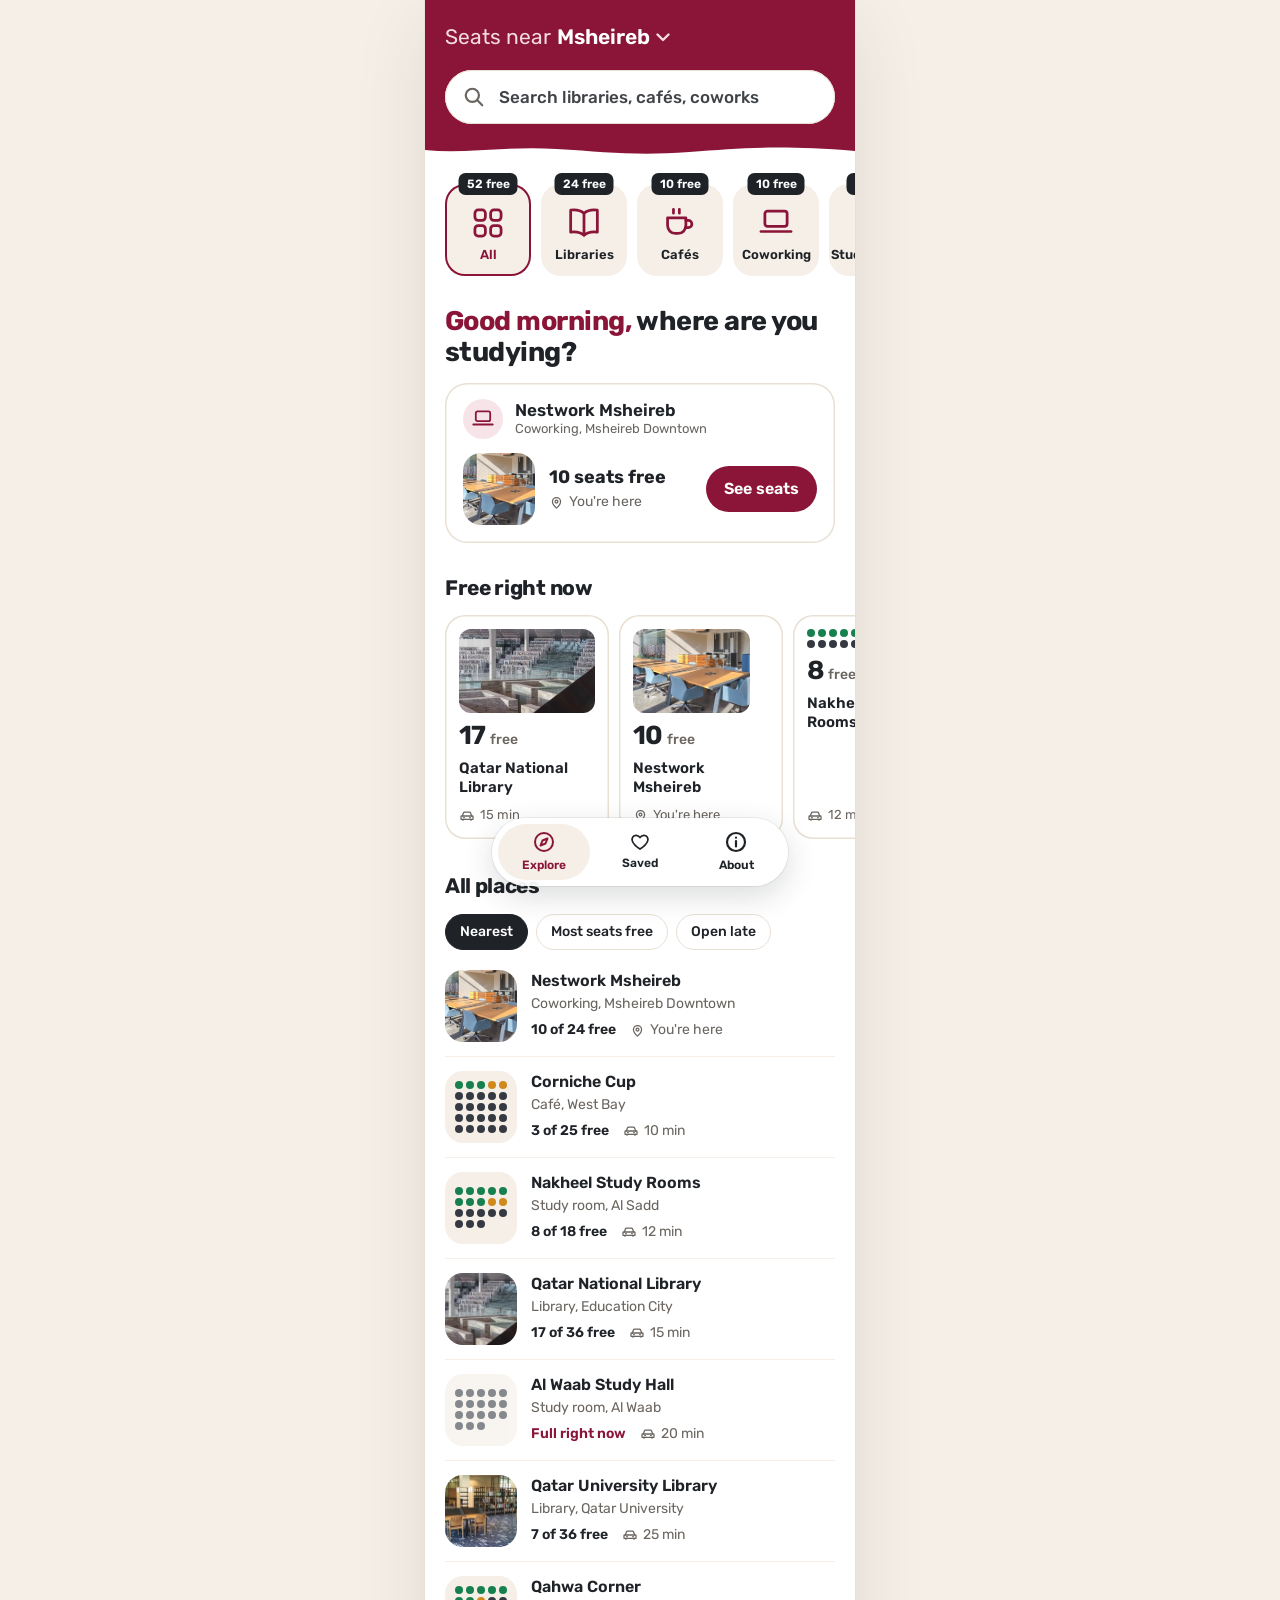
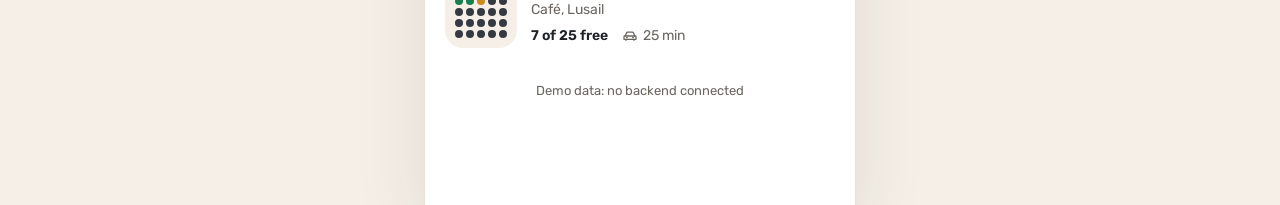
==== commit 0a4a320d: "Add place photos, drop Live/Simulated tags, show the logo on the splash - Nestwork, QNL and QU Libra" ====
--- a/web/index.html
+++ b/web/index.html
@@ -3,17 +3,21 @@
 <head>
 <meta charset="utf-8">
 <meta name="viewport" content="width=device-width, initial-scale=1, viewport-fit=cover">
-<meta name="theme-color" content="#F6F1E7">
+<meta name="theme-color" content="#8A1538">
 <meta name="color-scheme" content="light">
 <meta name="mobile-web-app-capable" content="yes">
 <meta name="apple-mobile-web-app-capable" content="yes">
+<meta name="apple-mobile-web-app-status-bar-style" content="black-translucent">
 <meta name="apple-mobile-web-app-title" content="Birdie">
-<meta name="description" content="Study-seat availability from camera data and recorded demonstrations.">
+<meta name="description" content="Live study seats in Doha, checked by camera. See what's free before you drive there.">
 <title>Birdie</title>
-<link rel="icon" type="image/svg+xml" href="data:image/svg+xml,%3Csvg xmlns='http://www.w3.org/2000/svg' viewBox='0 0 100 100'%3E%3Crect width='100' height='100' rx='24' fill='%234B3BFF'/%3E%3Cpath d='M22 84 C20 52 34 24 60 22 C75 21 86 29 89 43 C90.5 50 88 57 82 61 C82.5 55 80 51 75.5 50.5 L69 51 C66 62 61 74 58 84 Z' fill='%23FFFFFF'/%3E%3Cpath d='M58.5 40 C55 50 52.5 60 51.5 72' stroke='%234B3BFF' stroke-width='5.5' stroke-linecap='round' fill='none'/%3E%3Ccircle cx='64' cy='36' r='6.5' fill='%232FB86A'/%3E%3C/svg%3E">
+<link rel="icon" type="image/png" href="assets/favicon-64.png">
+<link rel="apple-touch-icon" href="assets/apple-touch-icon.jpg">
+<link rel="manifest" href="manifest.webmanifest">
+<link rel="preload" as="image" href="assets/logo-512.jpg">
 <link rel="preconnect" href="https://fonts.googleapis.com">
 <link rel="preconnect" href="https://fonts.gstatic.com" crossorigin>
-<link rel="stylesheet" href="https://fonts.googleapis.com/css2?family=Plus+Jakarta+Sans:wght@500;600;700;800&display=swap">
+<link rel="stylesheet" href="https://fonts.googleapis.com/css2?family=Rubik:wght@400;500;600;700;800&display=swap">
 <link rel="stylesheet" href="app.css">
 </head>
 <body>
--- a/web/app.css
+++ b/web/app.css
@@ -1,39 +1,59 @@
-/* Birdie mobile app. Values follow design/mobile/README.md (high fidelity). */
+/* Birdie mobile app.
+ *
+ * Layout patterns borrowed from the delivery apps people in Doha already use (Talabat): a coloured header
+ * with a wavy edge, a pill search, category tiles with badges, an outlined suggestion card and a floating
+ * tab bar. Brand colour is Qatar maroon (change --brand to re-theme). Seat colours were checked for
+ * colour-blind separation; held seats are also striped.
+ */
 
 :root {
-  --cream: #F6F1E7;
-  --mist: #DCE9F2;
-  --indigo: #4B3BFF;
-  --ink: #16172E;
-  --slate: #4A4D63;
-  --free: #2FB86A;
-  --taken: #EF4E4E;
-  --held: #F2A93B;
-  --white: #FFFFFF;
+  --brand: #8A1538;
+  --brand-deep: #5A0F24;
+  --brand-soft: #F7E4E9;
+  --on-brand: #FFFFFF;
+  --on-brand-dim: #F4DCE2;
+
+  --paper: #FFFFFF;
+  --cream: #F5EFE7;          /* tiles, surfaces */
+  --cream-deep: #E9E0D4;     /* hairlines, outlines */
+  --ink: #1F2328;
+  --muted: #6B6560;          /* 5.7:1 on white */
+  --badge: #1F2328;
+
+  /* Seat states */
+  --free: #17804F;
+  --held: #D08A1C;
+  --held-stripe: #A9690C;
+  --taken: #353A42;
+  --held-fill: repeating-linear-gradient(135deg, var(--held) 0 3px, var(--held-stripe) 3px 5px);
 
   --safe-top: env(safe-area-inset-top, 0px);
   --safe-bottom: env(safe-area-inset-bottom, 0px);
-  --frame: 402px;
-
-  --font: 'Plus Jakarta Sans', system-ui, -apple-system, 'Segoe UI', sans-serif;
-  --ease-out: cubic-bezier(0.2, 0.8, 0.2, 1);
+  --frame: 430px;
+  --gutter: 20px;
+  --tabbar-space: calc(var(--safe-bottom) + 104px);
+
+  --font: 'Rubik', system-ui, -apple-system, 'Segoe UI', sans-serif;
+  --ease-out: cubic-bezier(0.23, 1, 0.32, 1);
+  --ease-drawer: cubic-bezier(0.32, 0.72, 0, 1);
 }
 
 * { box-sizing: border-box; }
-
 html { -webkit-text-size-adjust: 100%; text-size-adjust: 100%; }
 
 body {
   margin: 0;
-  background: var(--cream);
+  background: var(--paper);
   color: var(--ink);
-  font-family: var(--font);
+  font: 400 15px/1.45 var(--font);
   -webkit-font-smoothing: antialiased;
   -moz-osx-font-smoothing: grayscale;
 }
 
-button { font-family: inherit; color: inherit; -webkit-tap-highlight-color: transparent; }
-button:focus-visible, input:focus-visible { outline: 2px solid var(--indigo); outline-offset: 2px; }
+button, a { font: inherit; color: inherit; -webkit-tap-highlight-color: transparent; touch-action: manipulation; }
+a { text-decoration: none; }
+:focus-visible { outline: 2px solid var(--brand); outline-offset: 2px; }
+.band :focus-visible { outline-color: var(--paper); }
 ::-webkit-scrollbar { display: none; }
 
 .app {
@@ -42,290 +62,421 @@
   min-height: 100vh;
   min-height: 100dvh;
   margin: 0 auto;
-  background: var(--cream);
+  background: var(--paper);
   overflow-x: hidden;
 }
 
-/* On a laptop, show the app as a phone-width column. */
-@media (min-width: 520px) {
-  body { background: #E8E2D5; }
-  .app { box-shadow: 0 0 0 1px rgba(22, 23, 46, 0.06), 0 30px 80px rgba(22, 23, 46, 0.12); }
-}
-
-.rail { display: flex; overflow-x: auto; scrollbar-width: none; padding: 0 20px; }
-
-.dot { display: inline-block; flex-shrink: 0; width: 8px; height: 8px; border-radius: 999px; }
-
-.live { display: flex; align-items: center; gap: 6px; font-size: 13px; font-weight: 600; color: var(--slate); }
-.live .dot { background: var(--free); }
-.live.is-offline .dot { background: var(--slate); }
-.live.is-sim .dot { background: transparent; box-shadow: inset 0 0 0 1.5px var(--slate); }
-
-.sec-title { margin: 0; font-size: 20px; font-weight: 800; letter-spacing: -0.03em; }
-
-.chip {
-  display: inline-flex; align-items: center;
-  font-size: 12px; font-weight: 700; line-height: 1.2;
-  background: var(--mist); color: var(--ink);
-  border-radius: 999px; padding: 5px 11px;
-}
-.chip-sim { background: transparent; color: var(--slate); box-shadow: inset 0 0 0 1.5px var(--slate); }
-
-/* ---------- Browse ---------- */
-
-.browse {
-  display: flex; flex-direction: column; gap: 22px;
-  padding: calc(var(--safe-top) + 16px) 0 48px;
-}
-
-.browse-top { display: flex; flex-direction: column; gap: 14px; padding: 8px 20px 0; }
-
-.loc { display: flex; flex-direction: column; gap: 2px; }
-.loc-k { font-size: 13px; font-weight: 600; color: var(--slate); }
-.loc-v { display: flex; align-items: center; gap: 6px; font-size: 22px; font-weight: 800; letter-spacing: -0.035em; }
+@media (min-width: 560px) {
+  body { background: var(--cream); }
+  .app { box-shadow: 0 0 0 1px var(--cream-deep), 0 24px 70px rgba(31, 35, 40, 0.10); }
+}
+
+.press { transition: transform 160ms var(--ease-out); }
+.press:active { transform: scale(0.97); }
+
+.rail { display: flex; overflow-x: auto; scrollbar-width: none; overscroll-behavior-x: contain; }
+
+.screen { padding-bottom: var(--tabbar-space); }
+
+/* ---------- Header band with a wavy edge ---------- */
+
+.band {
+  position: relative;
+  background: var(--brand);
+  color: var(--on-brand);
+  padding: calc(var(--safe-top) + 22px) var(--gutter) 34px;
+}
+.band::after {
+  content: '';
+  position: absolute; left: 0; right: 0; bottom: -1px; height: 16px;
+  background: url("data:image/svg+xml,%3Csvg xmlns='http://www.w3.org/2000/svg' viewBox='0 0 400 16' preserveAspectRatio='none'%3E%3Cpath d='M0 7C38 11 74 3 122 6S196 13 246 9 330 2 400 8V16H0Z' fill='%23FFFFFF'/%3E%3C/svg%3E") 0 0 / 100% 100% no-repeat;
+  pointer-events: none;
+}
+
+.loc { margin: 0; display: flex; align-items: center; gap: 6px; font-size: 21px; font-weight: 400; color: var(--on-brand-dim); }
+.loc b { font-weight: 600; color: var(--on-brand); }
 
 .search {
-  display: flex; align-items: center; gap: 10px;
-  height: 50px; padding: 0 16px;
-  background: var(--mist); border-radius: 16px;
+  display: flex; align-items: center; gap: 12px;
+  height: 54px; margin-top: 18px; padding: 0 18px;
+  background: var(--paper); border-radius: 999px;
+  box-shadow: inset 0 0 0 1px var(--cream-deep);
+  color: var(--muted);
 }
 .search svg { flex-shrink: 0; }
 .search input {
   flex: 1; min-width: 0; height: 100%;
   border: none; background: transparent; outline: none;
-  font: 500 15px var(--font); color: var(--ink);
+  font: 500 17px var(--font); color: var(--ink);
   -webkit-appearance: none; appearance: none;
 }
-.search input::placeholder { color: var(--slate); opacity: 1; }
+.search input::placeholder { color: var(--ink); opacity: 0.85; }
 .search input::-webkit-search-cancel-button { display: none; }
 
-.cats { gap: 14px; }
-.cat {
-  display: flex; flex-direction: column; align-items: center; gap: 8px;
-  flex-shrink: 0; width: 64px; padding: 0;
-  border: none; background: transparent; cursor: pointer;
-}
-.cat-tile {
-  display: flex; align-items: center; justify-content: center;
-  width: 64px; height: 64px; border-radius: 20px;
-  background: var(--mist); color: var(--ink);
-  transition: background-color 160ms ease, color 160ms ease;
-}
-.cat.is-on .cat-tile { background: var(--indigo); color: var(--white); }
-.cat-label { font-size: 12px; font-weight: 700; white-space: nowrap; }
-
-.featured { display: flex; flex-direction: column; gap: 12px; }
-.featured[hidden] { display: none; }
-.featured-head { display: flex; align-items: baseline; justify-content: space-between; padding: 0 20px; }
-.featured-head .live .dot { width: 7px; height: 7px; }
-.cards { gap: 12px; }
+.band-title h1 { margin: 0; font-size: 28px; font-weight: 700; letter-spacing: -0.02em; line-height: 1.15; }
+.band-title p { margin: 6px 0 0; font-size: 15px; color: var(--on-brand-dim); }
+
+/* ---------- Category tiles ---------- */
+
+.tiles { gap: 10px; padding: 26px var(--gutter) 4px; }
+.tile {
+  position: relative; flex-shrink: 0;
+  display: flex; flex-direction: column; align-items: center; justify-content: flex-end; gap: 6px;
+  width: 86px; height: 92px; padding: 0 4px 12px;
+  border: none; border-radius: 20px; background: var(--cream);
+  color: var(--ink); cursor: pointer;
+  transition: box-shadow 160ms ease, transform 160ms var(--ease-out);
+}
+.tile svg { color: var(--brand); }
+.tile-label { font-size: 13px; font-weight: 600; white-space: nowrap; }
+.tile-badge {
+  position: absolute; top: 0; left: 50%; transform: translate(-50%, -50%);
+  height: 22px; padding: 0 8px; border-radius: 7px;
+  display: inline-flex; align-items: center;
+  background: var(--badge); color: var(--paper);
+  font-size: 12px; font-weight: 600; white-space: nowrap;
+}
+.tile.is-on { box-shadow: inset 0 0 0 2px var(--brand); }
+.tile.is-on .tile-label { color: var(--brand); }
+
+/* ---------- Greeting and the suggestion card ---------- */
+
+.intro { padding: 26px var(--gutter) 0; }
+.intro[hidden] { display: none; }
+.hello { margin: 0 0 14px; font-size: 27px; font-weight: 700; letter-spacing: -0.02em; line-height: 1.15; }
+.hello span { color: var(--brand); }
+
+.best {
+  display: flex; flex-direction: column; gap: 14px;
+  padding: 16px 18px 18px; border-radius: 22px;
+  box-shadow: inset 0 0 0 1.5px var(--cream-deep);
+}
+.best-head { display: flex; align-items: center; gap: 12px; }
+.best-icon {
+  display: flex; align-items: center; justify-content: center; flex-shrink: 0;
+  width: 40px; height: 40px; border-radius: 999px;
+  background: var(--brand-soft); color: var(--brand);
+}
+.best-name { flex: 1; min-width: 0; font-size: 17px; font-weight: 600; line-height: 1.25; }
+.best-name small { display: block; font-size: 13px; font-weight: 400; color: var(--muted); }
+.best-body { display: flex; align-items: center; gap: 14px; }
+.best-text { flex: 1; min-width: 0; display: flex; flex-direction: column; gap: 2px; font-size: 14px; color: var(--muted); }
+.best-text strong { font-size: 18px; font-weight: 700; color: var(--ink); white-space: nowrap; }
+.btn {
+  flex-shrink: 0; height: 46px; padding: 0 18px;
+  border: none; border-radius: 999px;
+  background: var(--brand); color: var(--on-brand);
+  font-size: 16px; font-weight: 600; cursor: pointer;
+}
+
+/* ---------- Seat dots (one per seat: free, held, taken) ---------- */
+
+.dots { display: grid; gap: 3px; }
+.dots i { display: block; aspect-ratio: 1; border-radius: 999px; background: var(--taken); }
+.dots .d-free { background: var(--free); }
+.dots .d-held { background: var(--held); }
+.thumb {
+  display: flex; align-items: center; justify-content: center; flex-shrink: 0;
+  width: 72px; height: 72px; padding: 10px;
+  border-radius: 18px; background: var(--cream);
+}
+.thumb .dots { width: 100%; }
+.thumb.is-photo { padding: 0; overflow: hidden; }
+.thumb img, .card-photo img, .hero img { display: block; width: 100%; height: 100%; object-fit: cover; }
+
+/* ---------- Free right now ---------- */
+
+.sec-head { display: flex; align-items: baseline; justify-content: space-between; gap: 12px; padding: 0 var(--gutter); }
+.sec-head h2 { margin: 0; font-size: 21px; font-weight: 700; letter-spacing: -0.015em; }
+.free-now { padding-top: 30px; }
+.free-now[hidden] { display: none; }
+.cards { gap: 10px; padding: 12px var(--gutter) 2px; }
 .card {
-  display: flex; flex-direction: column; gap: 12px;
-  flex-shrink: 0; width: 148px; padding: 16px;
-  border: none; border-radius: 22px;
-  background: var(--indigo); color: var(--white);
-  text-align: left; cursor: pointer;
-}
-.card-num { display: flex; flex-direction: column; }
-.card-free { font-size: 38px; font-weight: 800; letter-spacing: -0.045em; line-height: 1; font-variant-numeric: tabular-nums; }
-.card-k { font-size: 13px; font-weight: 600; }
-.card-place { display: flex; flex-direction: column; gap: 2px; }
-.card-name { font-size: 15px; font-weight: 700; line-height: 1.2; }
-.card-drive { font-size: 12px; font-weight: 500; color: var(--mist); }
-
-.list { display: flex; flex-direction: column; gap: 14px; padding: 0 20px; }
-.sorts { display: flex; flex-wrap: wrap; gap: 8px; }
+  display: flex; flex-direction: column; gap: 10px; flex-shrink: 0;
+  width: 164px; padding: 14px;
+  border: none; border-radius: 20px;
+  background: var(--paper); box-shadow: inset 0 0 0 1.5px var(--cream-deep);
+  text-align: left; cursor: pointer; color: var(--ink);
+}
+.card .dots { grid-template-columns: repeat(12, 8px); }
+.card-photo { display: block; height: 84px; border-radius: 12px; overflow: hidden; background: var(--cream); }
+.card-count { font-size: 26px; font-weight: 700; line-height: 1; letter-spacing: -0.02em; }
+.card-count span { margin-left: 4px; font-size: 14px; font-weight: 500; color: var(--muted); letter-spacing: 0; }
+.card-name { font-size: 15px; font-weight: 600; line-height: 1.25; }
+.card-foot { margin-top: auto; display: flex; flex-wrap: wrap; align-items: center; gap: 6px 8px; font-size: 13px; }
+
+/* ---------- List ---------- */
+
+.list { padding: 30px var(--gutter) 0; }
+.list .sec-head { padding: 0; }
+.sorts { display: flex; flex-wrap: wrap; gap: 8px; padding-top: 12px; }
 .sort {
-  height: 34px; padding: 0 14px;
-  border: 1.5px solid var(--ink); border-radius: 999px;
-  background: transparent; color: var(--ink);
-  font-size: 13px; font-weight: 700; cursor: pointer;
-}
-.sort.is-on { background: var(--ink); color: var(--cream); }
-
-.rows { display: flex; flex-direction: column; gap: 18px; }
+  height: 36px; padding: 0 14px;
+  border: 1.5px solid var(--cream-deep); border-radius: 999px;
+  background: var(--paper); color: var(--ink);
+  font-size: 14px; font-weight: 500; cursor: pointer;
+  transition: background-color 160ms ease, color 160ms ease, border-color 160ms ease, transform 160ms var(--ease-out);
+}
+.sort.is-on { background: var(--ink); border-color: var(--ink); color: var(--paper); }
+
+.rows { display: flex; flex-direction: column; margin-top: 6px; }
 .row {
   display: flex; align-items: center; gap: 14px;
-  padding: 0; border: none; background: transparent;
-  text-align: left; cursor: pointer; color: var(--ink);
-}
-.thumb {
-  display: flex; align-items: center; justify-content: center;
-  flex-shrink: 0; width: 92px; height: 92px;
-  border-radius: 20px; background: var(--mist); color: var(--slate);
-}
-.row.is-full .thumb { opacity: 0.55; }
-.row-body { flex: 1; min-width: 0; display: flex; flex-direction: column; gap: 5px; }
-.row-name { font-size: 16px; font-weight: 700; letter-spacing: -0.02em; }
-.row-meta { display: flex; flex-wrap: wrap; align-items: center; gap: 4px 8px; font-size: 13px; font-weight: 500; color: var(--slate); }
-.row-meta .chip-sim { font-size: 11px; padding: 2px 8px; }
-.row-free { display: flex; align-items: center; gap: 6px; font-size: 13px; font-weight: 700; }
-.row-drive { font-weight: 500; color: var(--slate); }
-.bar { display: flex; gap: 2px; height: 5px; margin-top: 2px; border-radius: 999px; overflow: hidden; }
-.bar i { display: block; }
-.bar .b-free { background: var(--free); }
-.bar .b-held { background: var(--held); }
-.bar .b-taken { flex: 1; background: var(--taken); }
-.bar .b-unknown { background: #7C8190; }
-
-.empty { padding: 24px 0; text-align: center; font-size: 15px; font-weight: 500; color: var(--slate); }
-.note { margin: 0; padding: 0 20px; text-align: center; font-size: 12px; font-weight: 600; color: var(--slate); }
+  padding: 14px 0; border: none; border-bottom: 1px solid var(--cream);
+  background: transparent; text-align: left; cursor: pointer; color: var(--ink);
+}
+.row:last-child { border-bottom: none; }
+.row.is-full .thumb { opacity: 0.6; }
+.row-body { flex: 1; min-width: 0; display: flex; flex-direction: column; gap: 2px; }
+.row-name { font-size: 16px; font-weight: 600; line-height: 1.3; }
+.row-kind { font-size: 14px; color: var(--muted); }
+.row-facts { display: flex; flex-wrap: wrap; align-items: center; gap: 4px 14px; margin-top: 4px; font-size: 14px; }
+.row-free { font-weight: 600; }
+.row.is-full .row-free { color: var(--brand); }
+
+.fact { display: inline-flex; align-items: center; gap: 5px; color: var(--muted); white-space: nowrap; }
+.fact svg { flex-shrink: 0; }
+
+.empty { padding: 28px 0; text-align: center; font-size: 15px; color: var(--muted); }
+.empty strong { display: block; margin-bottom: 4px; font-size: 17px; color: var(--ink); }
+.note { margin: 20px 0 0; padding: 0 var(--gutter); text-align: center; font-size: 13px; color: var(--muted); }
+
+/* ---------- Floating tab bar ---------- */
+
+.tabbar {
+  position: fixed; z-index: 20;
+  left: 50%; bottom: calc(var(--safe-bottom) + 14px);
+  transform: translateX(-50%);
+  display: flex; gap: 4px; padding: 6px;
+  border-radius: 999px;
+  background: rgba(255, 255, 255, 0.86);
+  -webkit-backdrop-filter: blur(16px) saturate(1.4);
+  backdrop-filter: blur(16px) saturate(1.4);
+  box-shadow: 0 0 0 1px rgba(31, 35, 40, 0.08), 0 10px 30px rgba(31, 35, 40, 0.16);
+}
+.tab {
+  display: flex; flex-direction: column; align-items: center; justify-content: center; gap: 3px;
+  width: 92px; height: 56px; border-radius: 999px;
+  font-size: 12px; font-weight: 600; color: var(--ink);
+  transition: background-color 160ms ease, color 160ms ease;
+}
+.tab.is-on { background: var(--cream); color: var(--brand); }
+
+/* ---------- About ---------- */
+
+.about { padding: 26px var(--gutter) 0; display: flex; flex-direction: column; gap: 28px; }
+.about h2 { margin: 0 0 12px; font-size: 21px; font-weight: 700; letter-spacing: -0.015em; }
+.about p { margin: 0; color: var(--muted); max-width: 60ch; }
+.steps { margin: 0; padding: 0; list-style: none; display: flex; flex-direction: column; gap: 14px; }
+.steps li { display: flex; gap: 14px; align-items: flex-start; }
+.steps b {
+  display: flex; align-items: center; justify-content: center; flex-shrink: 0;
+  width: 30px; height: 30px; border-radius: 999px;
+  background: var(--brand-soft); color: var(--brand); font-size: 14px; font-weight: 700;
+}
+.steps span { padding-top: 4px; }
+.states { display: flex; flex-direction: column; gap: 12px; }
+.state { display: flex; gap: 14px; align-items: center; }
+.state i { flex-shrink: 0; width: 26px; height: 20px; border-radius: 7px; }
+.state strong { display: block; font-weight: 600; }
+.state span { font-size: 14px; color: var(--muted); }
+.panel { padding: 18px; border-radius: 20px; background: var(--cream); }
+.panel p { color: var(--ink); }
 
 /* ---------- Place ---------- */
 
-.place { display: flex; flex-direction: column; padding-bottom: 48px; }
-.place.has-sheet { padding-bottom: 240px; }
-
-.hero {
-  position: relative; flex-shrink: 0;
-  display: flex; align-items: center; justify-content: center;
-  width: 100%; height: 250px;
-  background: var(--mist); color: var(--slate);
-}
-.hero > svg { opacity: 0.5; }
-.back {
-  position: absolute; top: calc(var(--safe-top) + 16px); left: 16px;
-  display: flex; align-items: center; justify-content: center;
-  width: 42px; height: 42px; padding: 0;
+.place { padding-bottom: 40px; }
+.place.has-sheet { padding-bottom: 230px; }
+.place .band { padding-top: calc(var(--safe-top) + 12px); padding-bottom: 36px; }
+.hero { position: relative; height: 250px; background: var(--cream); }
+.hero .place-top { position: absolute; top: calc(var(--safe-top) + 12px); left: var(--gutter); right: var(--gutter); }
+.hero .round-btn { box-shadow: 0 4px 14px rgba(31, 35, 40, 0.2); }
+.place .band.under-hero { margin-top: -26px; padding-top: 6px; border-radius: 26px 26px 0 0; }
+
+.place-top { display: flex; align-items: center; justify-content: space-between; gap: 12px; }
+.round-btn {
+  display: flex; align-items: center; justify-content: center; flex-shrink: 0;
+  width: 44px; height: 44px; padding: 0;
   border: none; border-radius: 999px;
-  background: var(--cream); cursor: pointer;
-  box-shadow: 0 4px 14px rgba(22, 23, 46, 0.18);
-}
-
-.place-body {
-  position: relative; margin-top: -28px;
-  display: flex; flex-direction: column; gap: 18px;
-  padding: 22px 20px 0;
-  background: var(--cream); border-radius: 28px 28px 0 0;
-}
-.place-head { display: flex; flex-direction: column; gap: 6px; }
-.place-head h1 { margin: 0; font-size: 28px; font-weight: 800; letter-spacing: -0.035em; line-height: 1.1; }
-.place-meta { font-size: 14px; font-weight: 500; color: var(--slate); }
-.amenities { display: flex; flex-wrap: wrap; gap: 6px; padding-top: 4px; }
-.divider { height: 1px; background: var(--mist); }
-
-.headline-row { display: flex; align-items: flex-end; justify-content: space-between; gap: 12px; }
-.headline { font-size: 30px; font-weight: 800; letter-spacing: -0.04em; line-height: 1.05; }
-.headline-row .live { padding-bottom: 4px; white-space: nowrap; }
-.headline-row .live .dot { box-shadow: 0 0 0 4px rgba(47, 184, 106, 0.18); }
-.headline-row .live.is-offline .dot, .headline-row .live.is-sim .dot { box-shadow: inset 0 0 0 1.5px var(--slate); background: transparent; }
+  background: var(--paper); color: var(--brand); cursor: pointer;
+}
+.round-btn[aria-pressed="true"] svg path { fill: currentColor; }
+.place-head { display: flex; flex-direction: column; gap: 6px; padding-top: 18px; }
+.place-head h1 { margin: 0; font-size: 30px; font-weight: 700; letter-spacing: -0.02em; line-height: 1.12; text-wrap: balance; }
+.place-kind { font-size: 15px; color: var(--on-brand-dim); }
+.place-facts { display: flex; flex-wrap: wrap; gap: 4px 16px; font-size: 14px; }
+.place-facts .fact { color: var(--on-brand-dim); }
+.chips { display: flex; flex-wrap: wrap; gap: 6px; padding-top: 10px; }
+.chip {
+  display: inline-flex; align-items: center;
+  height: 28px; padding: 0 11px; border-radius: 999px;
+  background: rgba(255, 255, 255, 0.15); color: var(--on-brand);
+  font-size: 13px; font-weight: 500;
+}
+
+.place-body { display: flex; flex-direction: column; gap: 16px; padding: 4px var(--gutter) 0; }
+.count h2 { margin: 0; font-size: 30px; font-weight: 700; letter-spacing: -0.02em; line-height: 1.1; }
+.count p { margin: 4px 0 0; font-size: 15px; color: var(--muted); }
 
 .seg {
   display: grid; grid-template-columns: repeat(3, minmax(0, 1fr)); gap: 2px;
-  padding: 3px; background: var(--mist); border-radius: 12px;
+  padding: 3px; border-radius: 999px; background: var(--cream);
 }
 .seg button {
-  height: 34px; border: none; border-radius: 9px;
-  background: transparent; font-size: 14px; font-weight: 700; color: var(--ink); cursor: pointer;
+  height: 38px; border: none; border-radius: 999px;
+  background: transparent; font-size: 14px; font-weight: 500; color: var(--ink); cursor: pointer;
   transition: background-color 160ms ease, box-shadow 160ms ease;
 }
-.seg button.is-on { background: var(--cream); box-shadow: 0 1px 3px rgba(22, 23, 46, 0.14); }
+.seg button.is-on { background: var(--paper); font-weight: 600; box-shadow: 0 1px 3px rgba(31, 35, 40, 0.14); }
 
 .plan-wrap { position: relative; width: 100%; }
 .plan {
   position: absolute; top: 0; left: 0;
-  background: var(--mist); border-radius: 28px; overflow: hidden;
+  background: var(--cream); border-radius: 24px; overflow: hidden;
   transform-origin: 0 0;
 }
-.window-strip { position: absolute; top: 0; left: 28px; right: 28px; height: 5px; border-radius: 0 0 4px 4px; background: var(--cream); }
+.window-strip { position: absolute; top: 0; left: 28px; right: 28px; height: 5px; border-radius: 0 0 4px 4px; background: var(--paper); }
 .fixture {
   position: absolute; display: flex; align-items: center; justify-content: center;
-  border: 1.5px dashed var(--slate); border-radius: 10px; opacity: 0.7;
-  font-size: 12px; font-weight: 600; color: var(--slate);
+  border: 1.5px dashed var(--muted); border-radius: 10px; opacity: 0.6;
+  font-size: 12px; font-weight: 500; color: var(--muted);
 }
 .table {
   position: absolute; display: flex; align-items: center; justify-content: center;
-  background: var(--cream); box-shadow: 0 1px 2px rgba(22, 23, 46, 0.08);
-  font-size: 13px; font-weight: 700; color: var(--slate);
+  background: var(--paper); box-shadow: inset 0 0 0 1px var(--cream-deep);
+  font-size: 13px; font-weight: 600; color: var(--muted);
 }
 .chair {
   --c: var(--taken);
   position: absolute; width: 34px; height: 34px; padding: 0;
-  display: flex; flex-direction: column; align-items: center; justify-content: center; gap: 2px;
   border: none; background: transparent; cursor: default;
   transition: opacity 200ms ease;
 }
+.chair-in {
+  display: flex; flex-direction: column; align-items: center; justify-content: center; gap: 2px;
+  width: 100%; height: 100%;
+  transition: transform 160ms var(--ease-out);
+}
+.chair-back, .chair-seat { background: var(--c); transition: background-color 300ms ease; }
+.chair-back { width: 18px; height: 5px; border-radius: 3px; }
+.chair-seat { width: 22px; height: 16px; border-radius: 6px; }
 .chair.is-free { --c: var(--free); cursor: pointer; }
 .chair.is-held { --c: var(--held); cursor: pointer; }
-.chair.is-unknown, .chair.is-unavailable { --c: #8A8C98; }
-.chair.is-dim { opacity: 0.22; cursor: default; }
-.chair-back { width: 18px; height: 5px; border-radius: 3px; background: var(--c); transition: background-color 200ms ease; }
-.chair-seat { width: 22px; height: 16px; border-radius: 6px; background: var(--c); transition: background-color 200ms ease; }
-.chair-id { position: absolute; top: 29px; font-size: 10px; font-weight: 800; color: var(--ink); transform: rotate(0deg); }
-.chair.is-sel .chair-seat { box-shadow: 0 0 0 2.5px var(--mist), 0 0 0 5px var(--indigo); }
-.plan-caption { color: var(--slate); font-size: 12px; text-align: center; margin: 8px 0; }
+.chair.is-held .chair-seat { background: var(--held-fill); }
+.chair.is-free:active .chair-in, .chair.is-held:active .chair-in { transform: scale(0.88); }
+.chair.is-dim { opacity: 0.2; cursor: default; }
+.chair.is-sel .chair-seat { box-shadow: 0 0 0 2.5px var(--cream), 0 0 0 5px var(--brand); }
+.chair.is-changed::after {
+  content: '';
+  position: absolute; inset: 3px;
+  border: 2px solid var(--c); border-radius: 12px;
+  animation: ring 900ms var(--ease-out) forwards;
+  pointer-events: none;
+}
+@keyframes ring { from { opacity: 0.9; transform: scale(0.7); } to { opacity: 0; transform: scale(1.7); } }
 .entrance {
   position: absolute; left: 0; right: 0; bottom: 10px;
   display: flex; align-items: center; justify-content: center; gap: 5px;
-  font-size: 12px; font-weight: 600; color: var(--slate);
-}
-
-.legend { display: flex; flex-wrap: wrap; justify-content: center; gap: 14px; padding-bottom: 8px; font-size: 13px; font-weight: 600; color: var(--slate); }
-.legend span { display: flex; align-items: center; gap: 6px; }
-
-.seat-status-list { display: grid; gap: 9px; padding: 12px 0; }
-.seat-status { display: flex; align-items: center; gap: 10px; min-height: 50px; padding: 10px 13px; background: #fff; border: 1px solid var(--line); border-radius: 14px; }
-.seat-status-id { min-width: 42px; font-weight: 800; }
-.seat-status-label { flex: 1; font-size: 14px; font-weight: 700; }
-.seat-free .seat-status-label { color: var(--free); }
-.seat-held .seat-status-label, .seat-review_required .seat-status-label { color: #9A6500; }
-.seat-unknown .seat-status-label, .seat-unavailable .seat-status-label { color: var(--slate); }
-.legend i { width: 12px; height: 10px; border-radius: 3px; }
+  font-size: 12px; font-weight: 500; color: var(--muted);
+}
+
+.legend { display: flex; flex-wrap: wrap; justify-content: center; gap: 16px; font-size: 13px; color: var(--muted); }
+.legend span { display: inline-flex; align-items: center; gap: 7px; }
+.legend i, .state i { display: inline-block; }
+.legend i { width: 14px; height: 11px; border-radius: 4px; }
+.sw-free { background: var(--free); }
+.sw-taken { background: var(--taken); }
+.sw-held { background: var(--held-fill); }
 
 /* ---------- Seat sheet ---------- */
 
 .sheet {
   position: fixed; left: 0; right: 0; bottom: 0; z-index: 30;
   max-width: var(--frame); margin: 0 auto;
-  display: flex; flex-direction: column; gap: 16px;
-  padding: 10px 20px calc(var(--safe-bottom) + 32px);
-  background: var(--cream); border-radius: 32px 32px 0 0;
-  box-shadow: 0 -14px 40px rgba(22, 23, 46, 0.16);
-  animation: sheet-up 320ms var(--ease-out);
-}
-@keyframes sheet-up { from { transform: translateY(100%); } }
-.sheet-handle { align-self: center; width: 36px; height: 5px; border-radius: 999px; background: var(--mist); }
-.sheet-row { display: flex; align-items: center; gap: 14px; }
+  display: flex; flex-direction: column; gap: 14px;
+  padding: 10px var(--gutter) calc(var(--safe-bottom) + 28px);
+  background: var(--paper); border-radius: 28px 28px 0 0;
+  box-shadow: 0 -12px 40px rgba(31, 35, 40, 0.16);
+  transform: translateY(0);
+  transition: transform 340ms var(--ease-drawer);
+}
+@starting-style { .sheet { transform: translateY(100%); } }
+.sheet.is-closing { transform: translateY(100%); transition: transform 220ms var(--ease-out); }
+.sheet-handle { align-self: center; width: 36px; height: 5px; border-radius: 999px; background: var(--cream-deep); }
+.sheet-row { display: flex; align-items: flex-start; gap: 14px; }
 .sheet-tile {
   display: flex; align-items: center; justify-content: center; flex-shrink: 0;
   width: 56px; height: 56px; border-radius: 18px;
-  font-size: 19px; font-weight: 800; color: var(--ink);
-  transition: background-color 200ms ease;
-}
-.sheet-text { flex: 1; min-width: 0; display: flex; flex-direction: column; gap: 6px; }
-.sheet-title { font-size: 20px; font-weight: 800; letter-spacing: -0.03em; line-height: 1.15; }
-.sheet-sub { font-size: 14px; font-weight: 500; color: var(--slate); }
-.sheet-chips { display: flex; flex-wrap: wrap; gap: 6px; }
-.sheet-chips .chip { padding: 4px 10px; }
+  font-size: 19px; font-weight: 700; color: var(--paper);
+}
+.sheet-tile.is-free { background: var(--free); }
+.sheet-tile.is-held { background: var(--held); color: var(--ink); }
+.sheet-text { flex: 1; min-width: 0; display: flex; flex-direction: column; gap: 4px; padding-top: 2px; }
+.sheet-title { font-size: 20px; font-weight: 700; letter-spacing: -0.015em; line-height: 1.2; }
+.sheet-sub { font-size: 14px; color: var(--muted); }
+.sheet-chips { display: flex; flex-wrap: wrap; gap: 6px; padding-top: 6px; }
+.sheet-chips span {
+  display: inline-flex; align-items: center; height: 28px; padding: 0 11px;
+  border-radius: 999px; background: var(--cream); font-size: 13px; font-weight: 500;
+}
 .sheet-close {
-  display: flex; align-items: center; justify-content: center; flex-shrink: 0; align-self: flex-start;
-  width: 32px; height: 32px; padding: 0;
-  border: none; border-radius: 999px; background: var(--mist); cursor: pointer;
-}
+  display: flex; align-items: center; justify-content: center; flex-shrink: 0;
+  width: 44px; height: 44px; margin: -4px -6px 0 0; padding: 0;
+  border: none; border-radius: 999px; background: transparent; color: var(--muted); cursor: pointer;
+}
+.sheet-close span { display: flex; align-items: center; justify-content: center; width: 32px; height: 32px; border-radius: 999px; background: var(--cream); }
 
 /* ---------- Splash ---------- */
 
 .splash {
   position: fixed; inset: 0; z-index: 100;
   max-width: var(--frame); margin: 0 auto;
-  display: flex; align-items: center; justify-content: center;
-  background: var(--indigo); cursor: pointer;
-  transition: opacity 450ms ease;
-}
-.splash-mark {
-  display: flex; align-items: center; gap: 16px;
-  opacity: 0; transform: scale(0.86);
-  transition: transform 700ms var(--ease-out), opacity 500ms ease;
-}
-.splash-word { font-size: 56px; font-weight: 800; letter-spacing: -0.045em; line-height: 1; color: var(--white); }
-.splash.is-in .splash-mark { opacity: 1; transform: scale(1); }
+  display: flex; flex-direction: column; align-items: center; justify-content: center; gap: 10px;
+  background: var(--brand); color: var(--on-brand); cursor: pointer;
+  transition: opacity 280ms var(--ease-out);
+}
+.splash img {
+  width: 120px; height: 120px; margin-bottom: 14px;
+  border-radius: 23%;
+  box-shadow: 0 18px 40px rgba(40, 6, 16, 0.35);
+  opacity: 0; transform: scale(0.9);
+  transition: opacity 450ms var(--ease-out), transform 550ms var(--ease-out);
+}
+.splash.is-in img { opacity: 1; transform: none; }
+.splash-word {
+  font-size: 54px; font-weight: 800; letter-spacing: -0.035em; line-height: 1;
+  opacity: 0; transform: scale(0.94);
+  transition: opacity 450ms var(--ease-out), transform 550ms var(--ease-out);
+}
+.splash-line { font-size: 16px; color: var(--on-brand-dim); opacity: 0; transition: opacity 450ms var(--ease-out) 150ms; }
+.splash.is-in .splash-word { opacity: 1; transform: none; }
+.splash.is-in .splash-line { opacity: 1; }
 .splash.is-out { opacity: 0; }
-.splash.is-out .splash-mark { opacity: 1; transform: scale(1.06); }
-
-/* ---------- Loading ---------- */
-
-.loading { padding: calc(var(--safe-top) + 120px) 20px; text-align: center; font-size: 15px; font-weight: 600; color: var(--slate); }
+
+.offline {
+  position: fixed; z-index: 60; left: 50%; top: calc(var(--safe-top) + 10px);
+  transform: translateX(-50%);
+  padding: 8px 14px; border-radius: 999px;
+  background: var(--ink); color: var(--paper);
+  font-size: 13px; font-weight: 500;
+  box-shadow: 0 8px 24px rgba(31, 35, 40, 0.2);
+}
+.offline[hidden] { display: none; }
+
+.loading { padding: calc(var(--safe-top) + 120px) var(--gutter); text-align: center; color: var(--muted); }
+
+@media (hover: hover) and (pointer: fine) {
+  .row:hover .row-name, .card:hover .card-name { color: var(--brand); }
+  .tab:not(.is-on):hover { background: rgba(31, 35, 40, 0.05); }
+  .sort:not(.is-on):hover { border-color: var(--muted); }
+  .sheet-close:hover span { background: var(--cream-deep); }
+}
 
 @media (prefers-reduced-motion: reduce) {
-  *, *::before, *::after { transition-duration: 1ms !important; animation-duration: 1ms !important; }
-}
+  .press:active, .chair:active .chair-in { transform: none; }
+  .chair.is-changed::after { animation: none; }
+  .sheet, .sheet.is-closing { transition: opacity 200ms ease; }
+  @starting-style { .sheet { transform: none; opacity: 0; } }
+  .sheet.is-closing { transform: none; opacity: 0; }
+  .splash-word, .splash img { transform: none; }
+}
